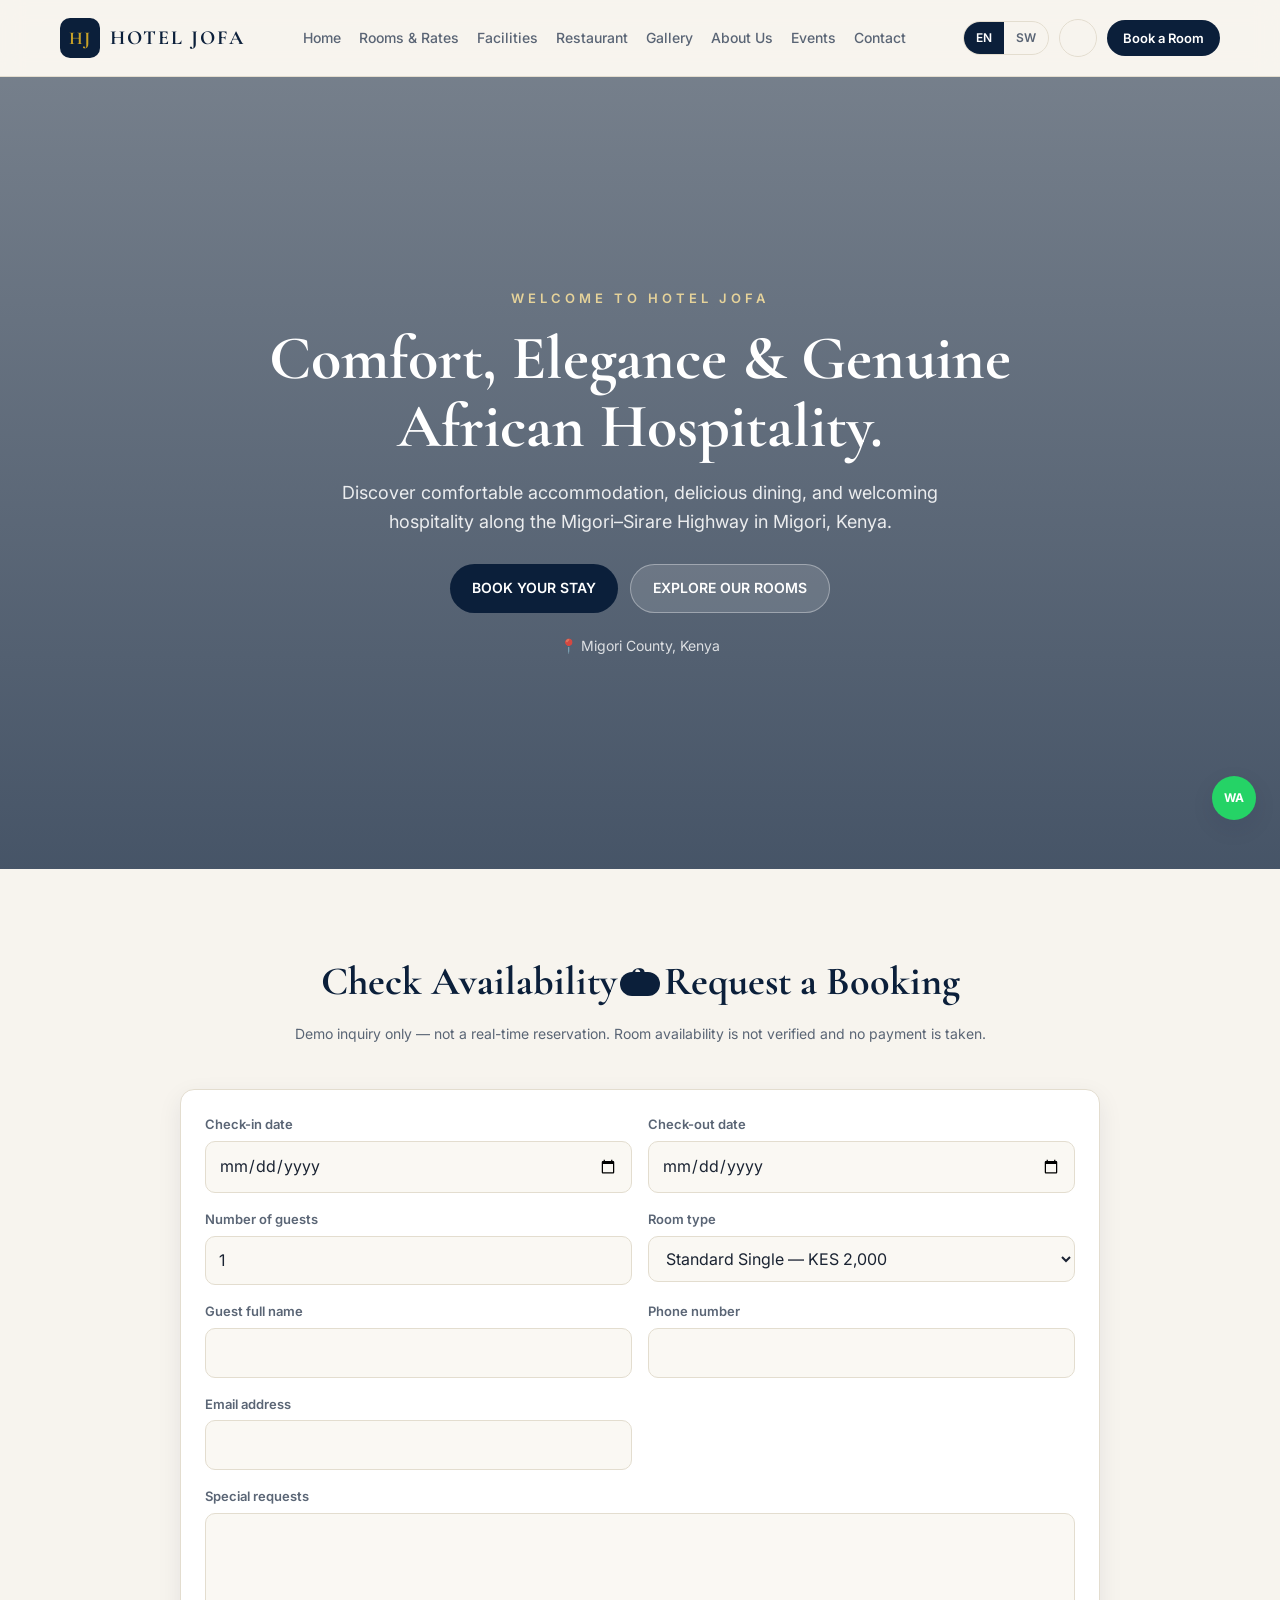
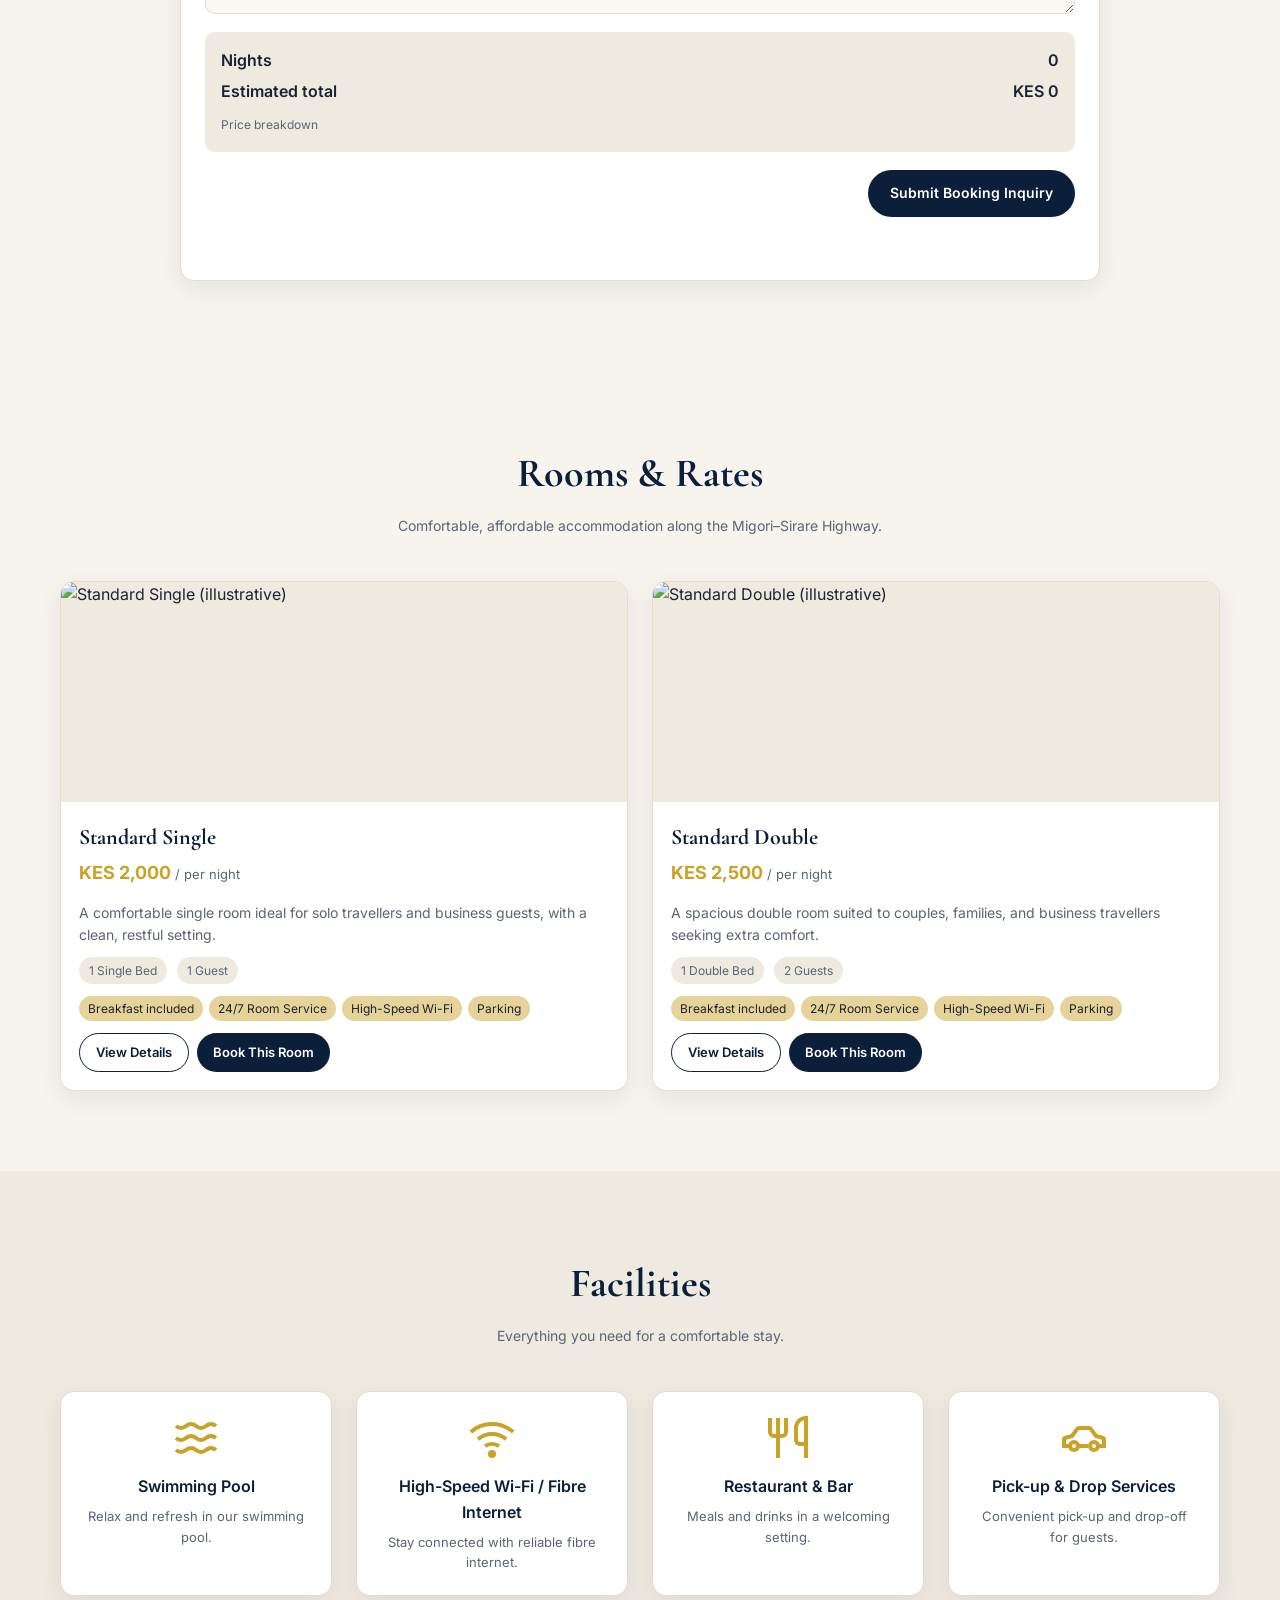
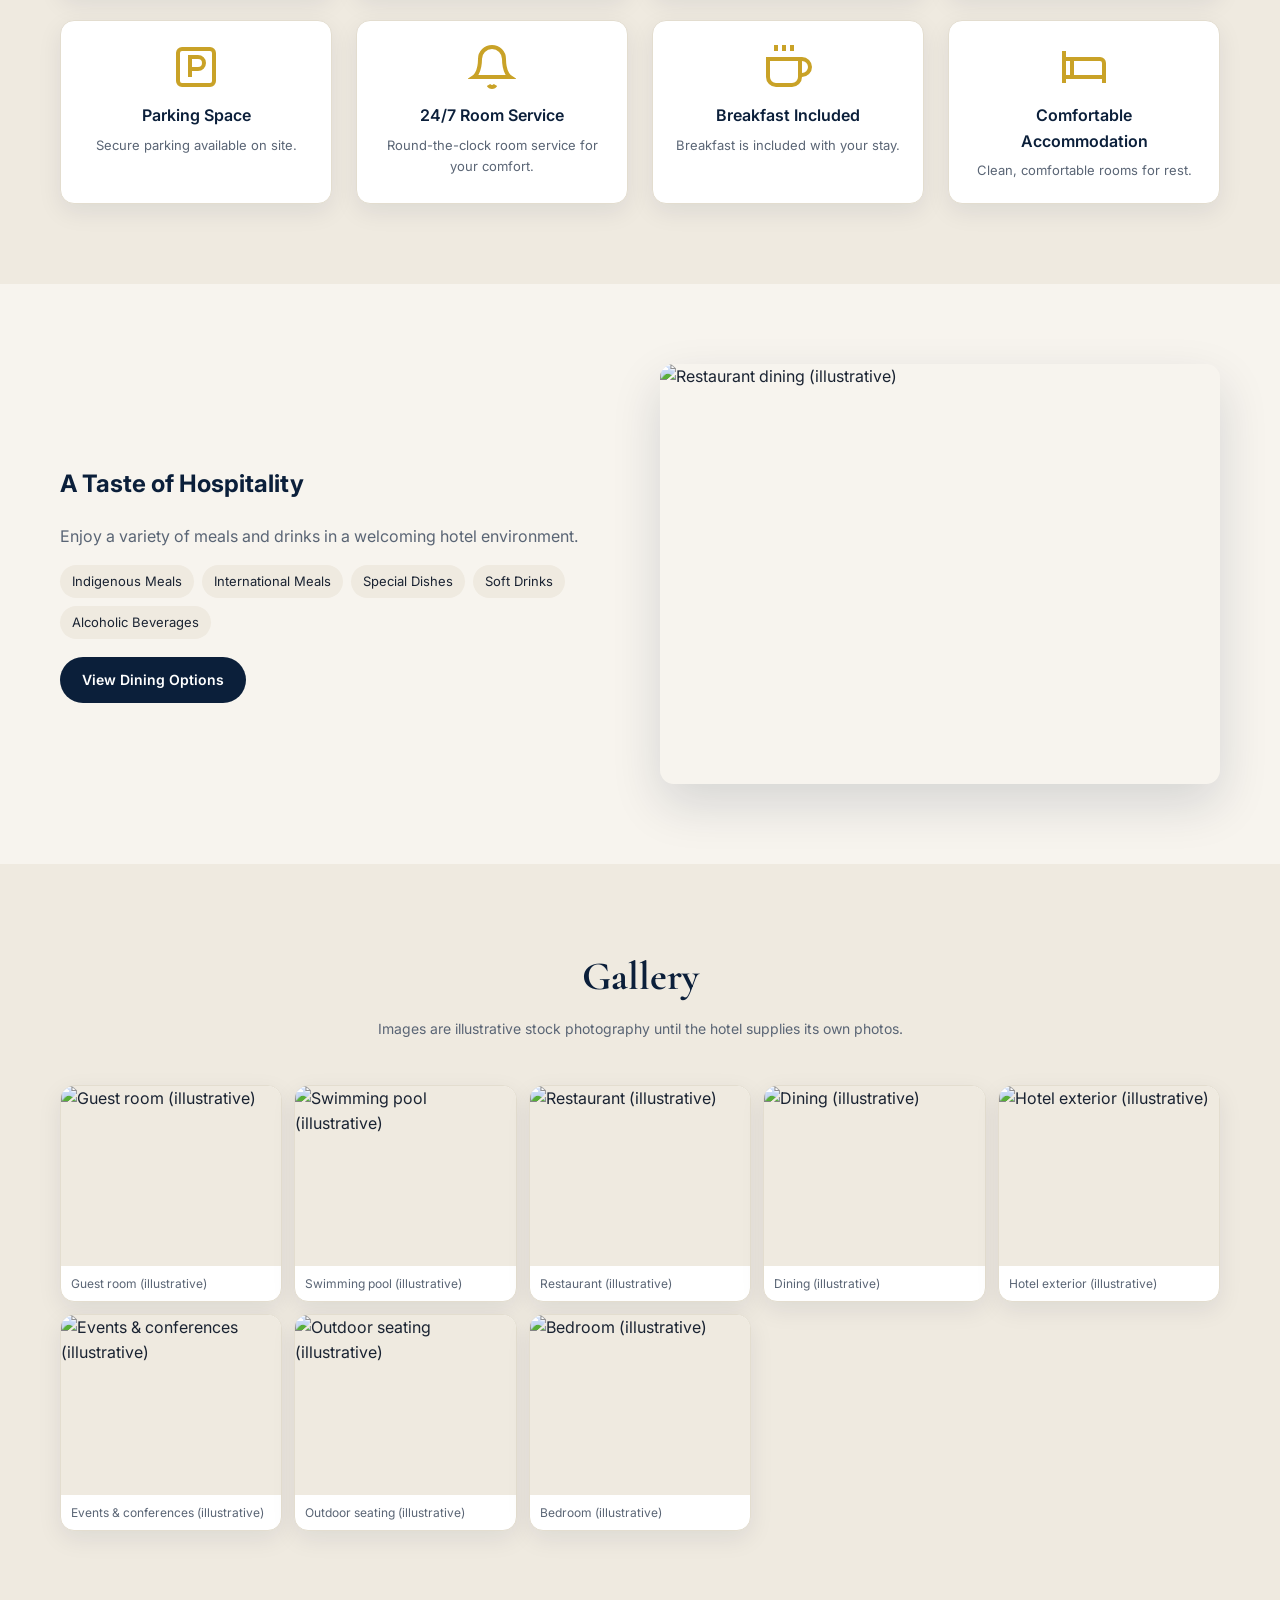
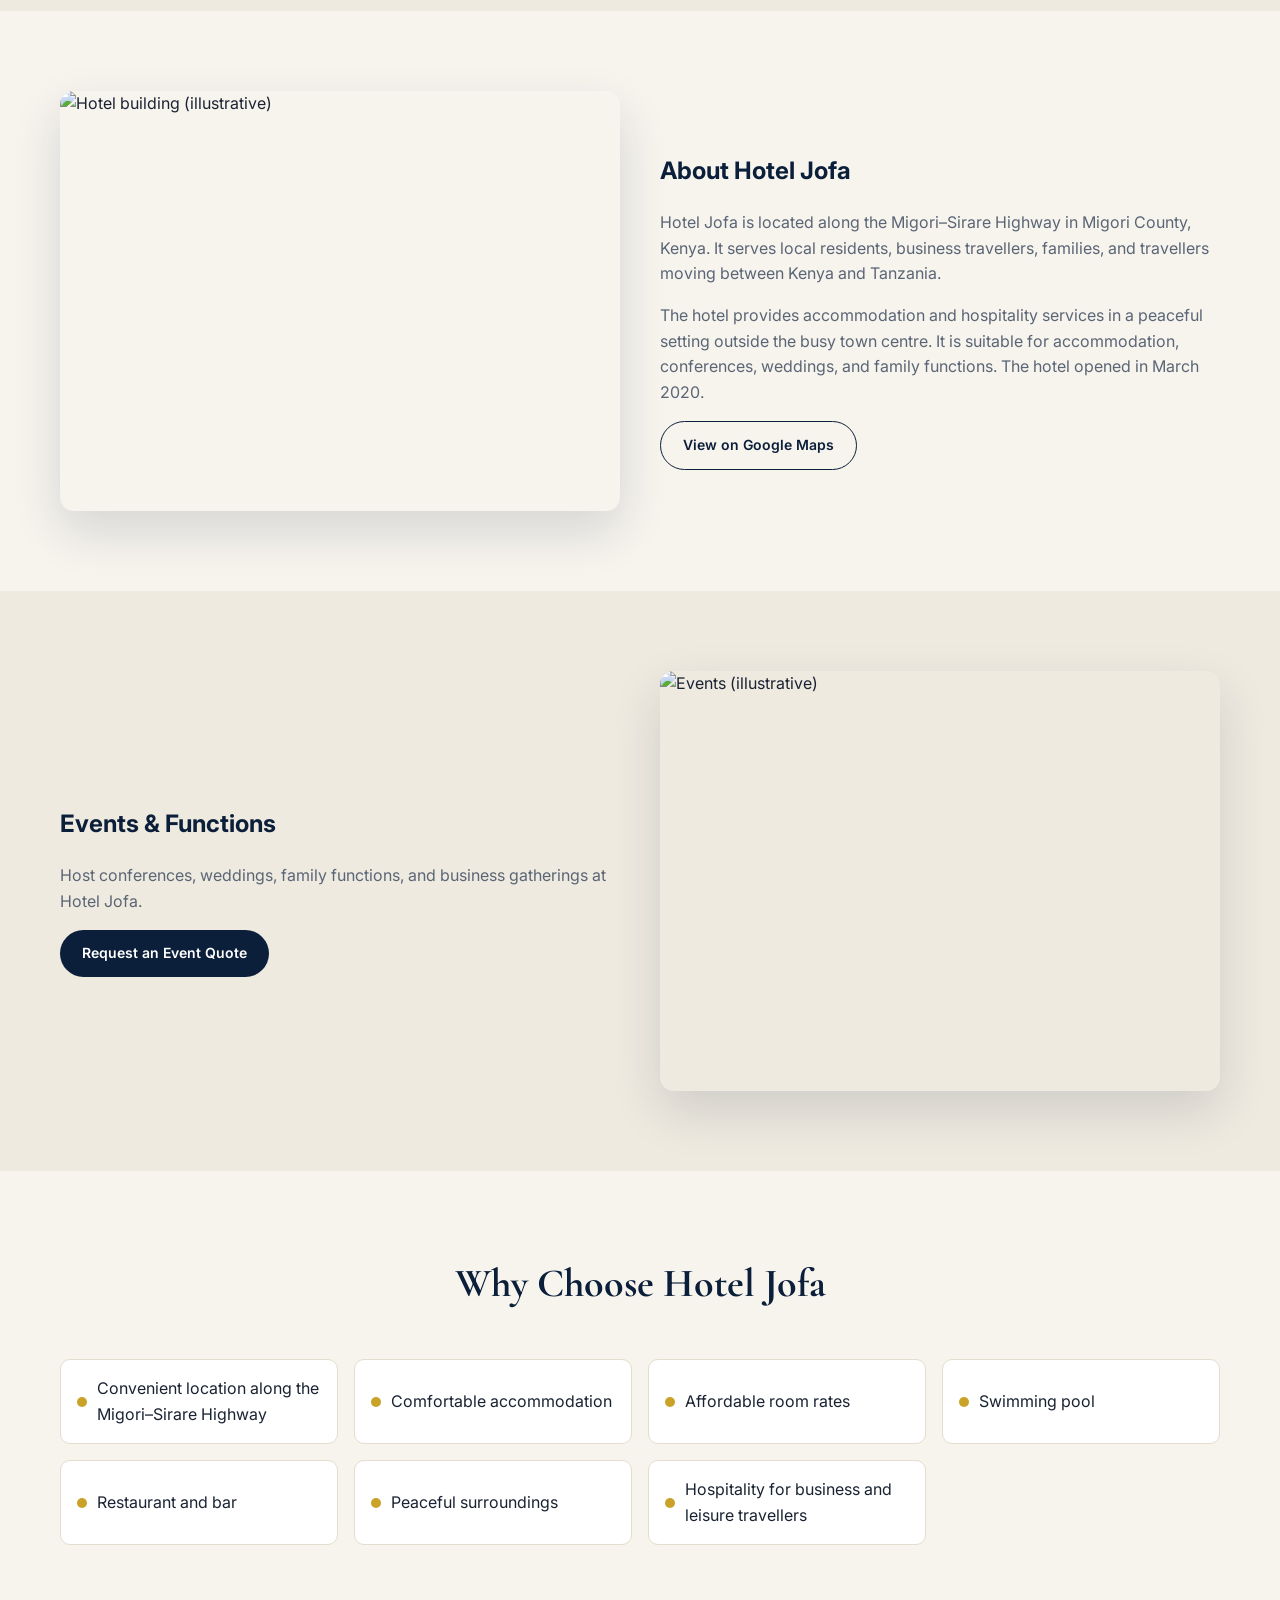
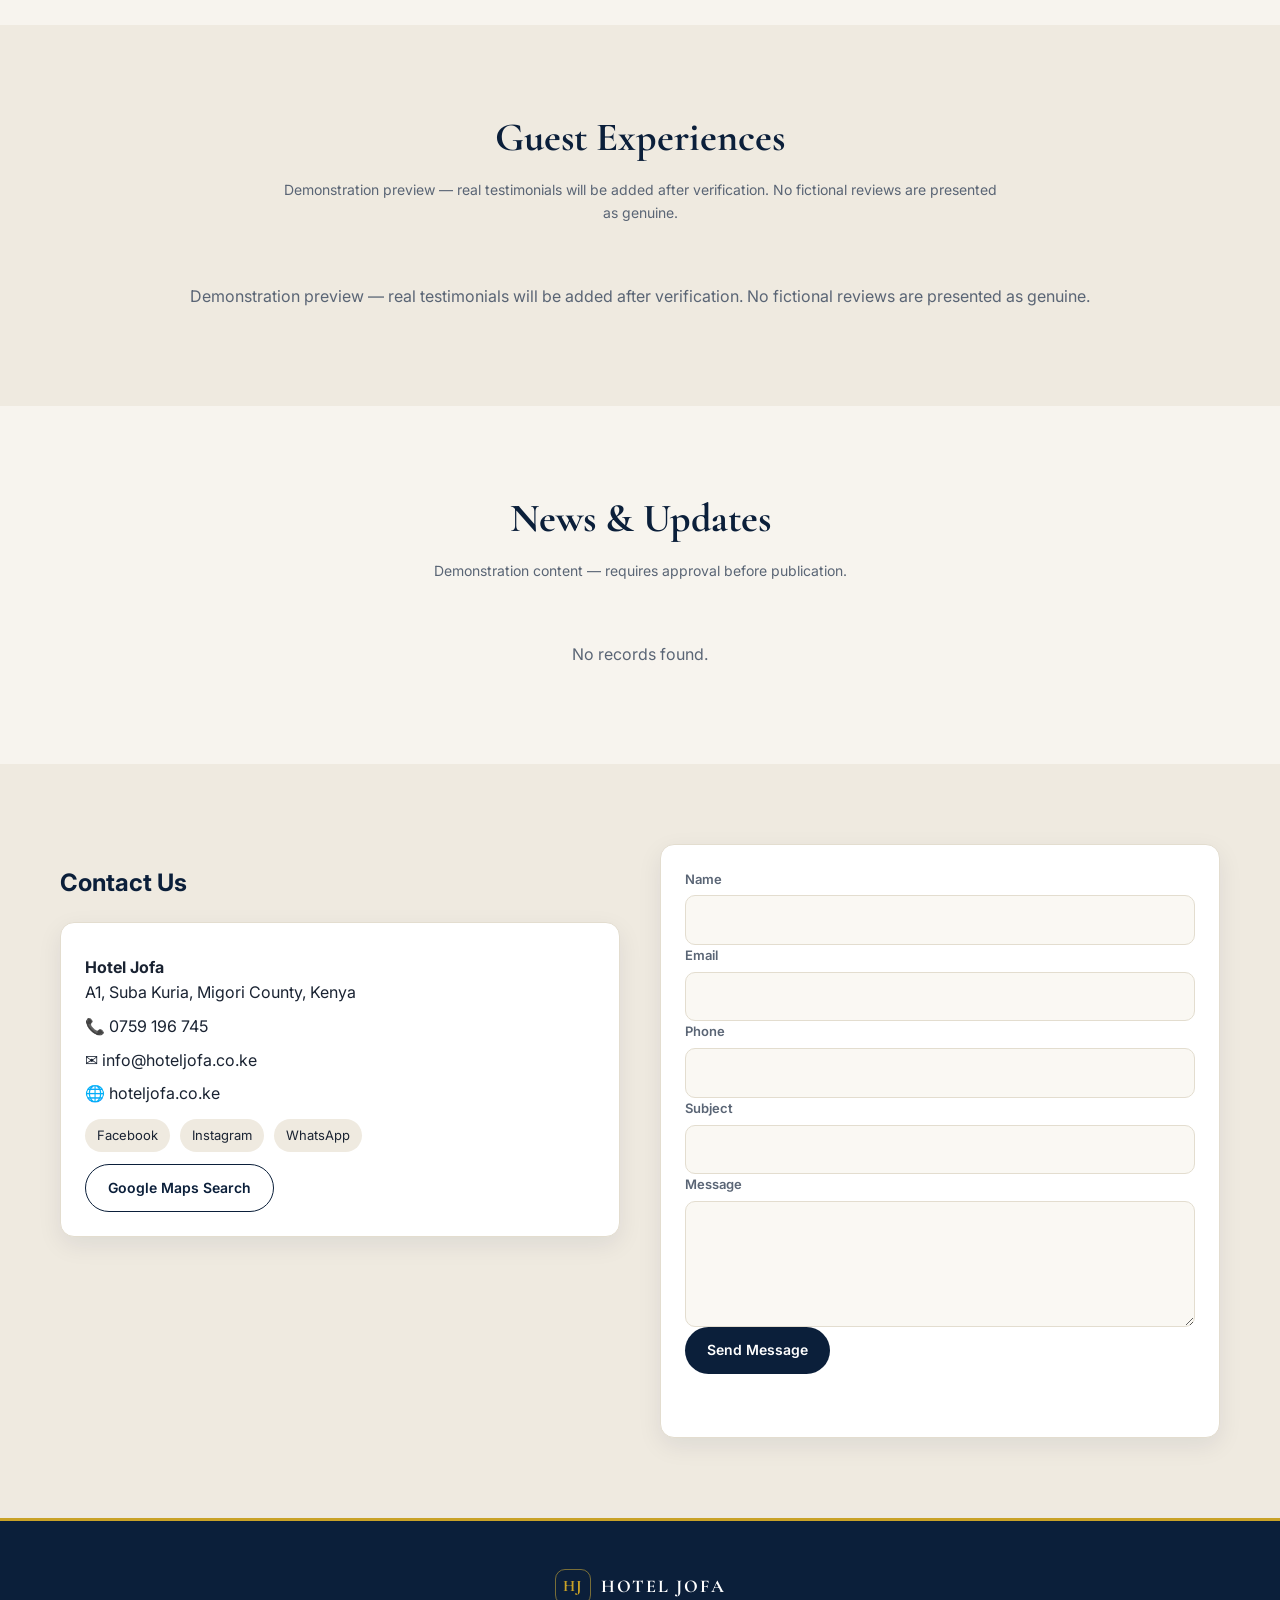
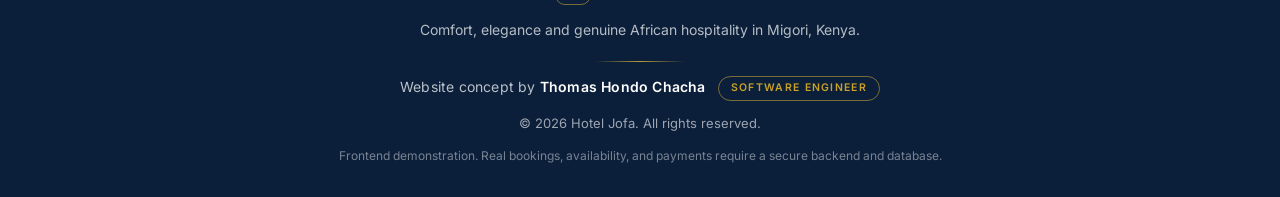
==== index.html @ 8735cea7 "Add Google Search Console site verification meta tag" ====
<!DOCTYPE html>
<html lang="en" data-theme="light">
<head>
  <meta charset="UTF-8" />
  <meta name="viewport" content="width=device-width, initial-scale=1.0" />
  <title>HOTEL JOFA — Comfort, Elegance & Genuine African Hospitality | Migori, Kenya</title>
  <meta name="description" content="Hotel Jofa — comfortable accommodation, dining, swimming pool and events along the Migori–Sirare Highway in Migori County, Kenya." />
  <meta name="google-site-verification" content="Zjza8ux1JEEX4x9pArn4MusH8MYtW-jPq8cYfXP0-us" />
  <meta property="og:title" content="HOTEL JOFA — Migori, Kenya" />
  <meta property="og:description" content="Comfortable accommodation, delicious dining and welcoming hospitality along the Migori–Sirare Highway." />
  <meta property="og:type" content="website" />
  <meta property="og:locale" content="en_KE" />
  <link rel="icon" href="data:image/svg+xml,%3Csvg xmlns='http://www.w3.org/2000/svg' viewBox='0 0 64 64'%3E%3Crect width='64' height='64' rx='12' fill='%230b1f3a'/%3E%3Ctext x='32' y='42' font-size='26' text-anchor='middle' fill='%23d4af37' font-family='serif' font-weight='700'%3EHJ%3C/text%3E%3C/svg%3E" />
  <link rel="preconnect" href="https://fonts.googleapis.com" />
  <link rel="preconnect" href="https://fonts.gstatic.com" crossorigin />
  <link href="https://fonts.googleapis.com/css2?family=Cormorant+Garamond:wght@500;600;700&family=Inter:wght@400;500;600;700&display=swap" rel="stylesheet" />
  <link rel="stylesheet" href="https://unpkg.com/lucide-static@latest/font/lucide.css" />
  <link rel="stylesheet" href="css/style.css" />
</head>
<body>
  <!-- ============ NAVIGATION ============ -->
  <header class="site-header" id="siteHeader">
    <div class="container nav-wrap">
      <a href="#home" class="logo" aria-label="Hotel Jofa home">
        <span class="logo-mark">HJ</span>
        <span class="logo-text">HOTEL JOFA</span>
      </a>
      <nav class="nav" id="mainNav" aria-label="Primary">
        <a href="#home" data-i18n="nav.home">Home</a>
        <a href="#rooms" data-i18n="nav.rooms">Rooms &amp; Rates</a>
        <a href="#facilities" data-i18n="nav.facilities">Facilities</a>
        <a href="#restaurant" data-i18n="nav.restaurant">Restaurant</a>
        <a href="#gallery" data-i18n="nav.gallery">Gallery</a>
        <a href="#about" data-i18n="nav.about">About Us</a>
        <a href="#events" data-i18n="nav.events">Events</a>
        <a href="#contact" data-i18n="nav.contact">Contact</a>
      </nav>
      <div class="nav-actions">
        <div class="lang-switch" role="group" aria-label="Language">
          <button type="button" class="lang-btn" data-lang="en">EN</button>
          <button type="button" class="lang-btn" data-lang="sw">SW</button>
        </div>
        <button type="button" class="theme-toggle" id="themeToggle" aria-label="Toggle theme">
          <i data-lucide="sun" class="icon-sun"></i>
          <i data-lucide="moon" class="icon-moon"></i>
        </button>
        <a href="#booking" class="btn btn-primary btn-sm" data-i18n="nav.book">Book a Room</a>
        <button type="button" class="hamburger" id="hamburger" aria-label="Open menu" aria-expanded="false">
          <span></span><span></span><span></span>
        </button>
      </div>
    </div>
    <div class="mobile-menu" id="mobileMenu" aria-hidden="true">
      <a href="#home" data-i18n="nav.home">Home</a>
      <a href="#rooms" data-i18n="nav.rooms">Rooms &amp; Rates</a>
      <a href="#facilities" data-i18n="nav.facilities">Facilities</a>
      <a href="#restaurant" data-i18n="nav.restaurant">Restaurant</a>
      <a href="#gallery" data-i18n="nav.gallery">Gallery</a>
      <a href="#about" data-i18n="nav.about">About Us</a>
      <a href="#events" data-i18n="nav.events">Events</a>
      <a href="#contact" data-i18n="nav.contact">Contact</a>
      <a href="#booking" class="btn btn-primary" data-i18n="nav.book">Book a Room</a>
    </div>
  </header>

  <!-- ============ HERO ============ -->
  <section class="hero" id="home">
    <div class="hero-bg" style="background-image:url('https://images.unsplash.com/photo-1575429198097-0414ec08e8cd?auto=format&fit=crop&w=1920&q=80')"></div>
    <div class="hero-overlay"></div>
    <div class="container hero-content">
      <p class="eyebrow" data-i18n="hero.eyebrow">WELCOME TO HOTEL JOFA</p>
      <h1 data-i18n="hero.title">Comfort, Elegance &amp; Genuine African Hospitality.</h1>
      <p class="hero-text" data-i18n="hero.text">Discover comfortable accommodation, delicious dining, and welcoming hospitality along the Migori–Sirare Highway in Migori, Kenya.</p>
      <div class="hero-actions">
        <a href="#booking" class="btn btn-primary" data-i18n="hero.primary">BOOK YOUR STAY</a>
        <a href="#rooms" class="btn btn-ghost" data-i18n="hero.secondary">EXPLORE OUR ROOMS</a>
      </div>
      <p class="hero-loc">📍 <span data-i18n="hero.location">Migori County, Kenya</span></p>
    </div>
  </section>

  <!-- ============ BOOKING ============ -->
  <section class="section booking-section" id="booking">
    <div class="container">
      <div class="section-head">
        <h2 data-i18n="booking.title">Check Availability &amp; Request a Booking</h2>
        <p class="section-sub" data-i18n="booking.note">Demo inquiry only — not a real-time reservation. Room availability is not verified and no payment is taken.</p>
      </div>
      <form class="booking-form card" id="bookingForm" novalidate>
        <div class="form-grid">
          <div class="form-field">
            <label for="bkCheckin" data-i18n="booking.checkin">Check-in date</label>
            <input type="date" id="bkCheckin" required />
          </div>
          <div class="form-field">
            <label for="bkCheckout" data-i18n="booking.checkout">Check-out date</label>
            <input type="date" id="bkCheckout" required />
          </div>
          <div class="form-field">
            <label for="bkGuests" data-i18n="booking.guests">Number of guests</label>
            <input type="number" id="bkGuests" min="1" max="10" value="1" required />
          </div>
          <div class="form-field">
            <label for="bkRoom" data-i18n="booking.room">Room type</label>
            <select id="bkRoom" required></select>
          </div>
          <div class="form-field">
            <label for="bkName" data-i18n="booking.name">Guest full name</label>
            <input type="text" id="bkName" required />
          </div>
          <div class="form-field">
            <label for="bkPhone" data-i18n="booking.phone">Phone number</label>
            <input type="tel" id="bkPhone" required />
          </div>
          <div class="form-field">
            <label for="bkEmail" data-i18n="booking.email">Email address</label>
            <input type="email" id="bkEmail" required />
          </div>
          <div class="form-field full">
            <label for="bkRequests" data-i18n="booking.requests">Special requests</label>
            <textarea id="bkRequests" rows="3"></textarea>
          </div>
        </div>
        <div class="price-box" id="priceBox">
          <div class="price-row"><span data-i18n="booking.nights">Nights</span><span id="bkNights">0</span></div>
          <div class="price-row"><span data-i18n="booking.estimated">Estimated total</span><span id="bkTotal">KES 0</span></div>
          <small id="bkBreakdown" data-i18n="booking.breakdown">Price breakdown</small>
        </div>
        <div class="form-actions">
          <button type="submit" class="btn btn-primary" data-i18n="booking.submit">Submit Booking Inquiry</button>
        </div>
        <p class="form-error" id="bkError" role="alert"></p>
      </form>
    </div>
  </section>

  <!-- ============ ROOMS ============ -->
  <section class="section" id="rooms">
    <div class="container">
      <div class="section-head">
        <h2 data-i18n="rooms.title">Rooms &amp; Rates</h2>
        <p class="section-sub" data-i18n="rooms.subtitle">Comfortable, affordable accommodation along the Migori–Sirare Highway.</p>
      </div>
      <div class="cards-grid" id="roomsGrid"></div>
    </div>
  </section>

  <!-- ============ FACILITIES ============ -->
  <section class="section section-alt" id="facilities">
    <div class="container">
      <div class="section-head">
        <h2 data-i18n="fac.title">Facilities</h2>
        <p class="section-sub" data-i18n="fac.subtitle">Everything you need for a comfortable stay.</p>
      </div>
      <div class="cards-grid facilities-grid" id="facilitiesGrid"></div>
    </div>
  </section>

  <!-- ============ RESTAURANT ============ -->
  <section class="section" id="restaurant">
    <div class="container two-col">
      <div class="col-text">
        <h2 data-i18n="rest.title">A Taste of Hospitality</h2>
        <p data-i18n="rest.text">Enjoy a variety of meals and drinks in a welcoming hotel environment.</p>
        <ul class="menu-cats" id="menuCats"></ul>
        <button type="button" class="btn btn-primary" id="viewMenuBtn" data-i18n="rest.view">View Dining Options</button>
      </div>
      <div class="col-img">
        <img src="https://images.unsplash.com/photo-1414235077428-338989a2e8c0?auto=format&fit=crop&w=1200&q=80" alt="Restaurant dining (illustrative)" loading="lazy" />
      </div>
    </div>
  </section>

  <!-- ============ GALLERY ============ -->
  <section class="section section-alt" id="gallery">
    <div class="container">
      <div class="section-head">
        <h2 data-i18n="gallery.title">Gallery</h2>
        <p class="section-sub" data-i18n="gallery.note">Images are illustrative stock photography until the hotel supplies its own photos.</p>
      </div>
      <div class="gallery-grid" id="galleryGrid"></div>
    </div>
  </section>

  <!-- ============ ABOUT ============ -->
  <section class="section" id="about">
    <div class="container two-col">
      <div class="col-img">
        <img src="https://images.unsplash.com/photo-1566073771259-6a8506099945?auto=format&fit=crop&w=1200&q=80" alt="Hotel building (illustrative)" loading="lazy" />
      </div>
      <div class="col-text">
        <h2 data-i18n="about.title">About Hotel Jofa</h2>
        <p data-i18n="about.p1">Hotel Jofa is located along the Migori–Sirare Highway in Migori County, Kenya. It serves local residents, business travellers, families, and travellers moving between Kenya and Tanzania.</p>
        <p data-i18n="about.p2">The hotel provides accommodation and hospitality services in a peaceful setting outside the busy town centre. It is suitable for accommodation, conferences, weddings, and family functions. The hotel opened in March 2020.</p>
        <a class="btn btn-outline" id="mapBtn" target="_blank" rel="noopener" data-i18n="about.map">View on Google Maps</a>
      </div>
    </div>
  </section>

  <!-- ============ EVENTS ============ -->
  <section class="section section-alt" id="events">
    <div class="container two-col">
      <div class="col-text">
        <h2 data-i18n="events.title">Events &amp; Functions</h2>
        <p data-i18n="events.text">Host conferences, weddings, family functions, and business gatherings at Hotel Jofa.</p>
        <button type="button" class="btn btn-primary" id="eventQuoteBtn" data-i18n="events.quote">Request an Event Quote</button>
      </div>
      <div class="col-img">
        <img src="https://images.unsplash.com/photo-1511795409834-ef04bbd61622?auto=format&fit=crop&w=1200&q=80" alt="Events (illustrative)" loading="lazy" />
      </div>
    </div>
  </section>

  <!-- ============ WHY CHOOSE ============ -->
  <section class="section" id="why">
    <div class="container">
      <div class="section-head">
        <h2 data-i18n="why.title">Why Choose Hotel Jofa</h2>
      </div>
      <div class="why-grid" id="whyGrid"></div>
    </div>
  </section>

  <!-- ============ TESTIMONIALS ============ -->
  <section class="section section-alt" id="testimonials">
    <div class="container">
      <div class="section-head">
        <h2 data-i18n="test.title">Guest Experiences</h2>
        <p class="section-sub" data-i18n="test.note">Demonstration preview — real testimonials will be added after verification. No fictional reviews are presented as genuine.</p>
      </div>
      <div class="cards-grid" id="testimonialsGrid"></div>
    </div>
  </section>

  <!-- ============ NEWS ============ -->
  <section class="section" id="news">
    <div class="container">
      <div class="section-head">
        <h2 data-i18n="news.title">News &amp; Updates</h2>
        <p class="section-sub" data-i18n="news.note">Demonstration content — requires approval before publication.</p>
      </div>
      <div class="cards-grid" id="newsGrid"></div>
    </div>
  </section>

  <!-- ============ CONTACT ============ -->
  <section class="section section-alt" id="contact">
    <div class="container contact-wrap">
      <div class="contact-info">
        <h2 data-i18n="contact.title">Contact Us</h2>
        <div class="contact-card">
          <p><strong>Hotel Jofa</strong><br /><span id="ciAddress"></span></p>
          <p>📞 <a id="ciPhone" href="#"></a></p>
          <p>✉️ <a id="ciEmail" href="#"></a></p>
          <p>🌐 <span id="ciWebsite"></span></p>
          <div class="socials">
            <a id="ciFb" target="_blank" rel="noopener" aria-label="Facebook">Facebook</a>
            <a id="ciIg" target="_blank" rel="noopener" aria-label="Instagram">Instagram</a>
            <a id="ciWa" target="_blank" rel="noopener" aria-label="WhatsApp">WhatsApp</a>
          </div>
          <a class="btn btn-outline" id="ciMap" target="_blank" rel="noopener" data-i18n="contact.map">Google Maps Search</a>
        </div>
      </div>
      <form class="contact-form card" id="contactForm" novalidate>
        <div class="form-field"><label for="ctName" data-i18n="contact.name">Name</label><input type="text" id="ctName" required /></div>
        <div class="form-field"><label for="ctEmail" data-i18n="contact.email">Email</label><input type="email" id="ctEmail" required /></div>
        <div class="form-field"><label for="ctPhone" data-i18n="contact.phone">Phone</label><input type="tel" id="ctPhone" /></div>
        <div class="form-field"><label for="ctSubject" data-i18n="contact.subject">Subject</label><input type="text" id="ctSubject" /></div>
        <div class="form-field full"><label for="ctMessage" data-i18n="contact.message">Message</label><textarea id="ctMessage" rows="4" required></textarea></div>
        <button type="submit" class="btn btn-primary" data-i18n="contact.send">Send Message</button>
        <p class="form-error" id="ctError" role="alert"></p>
        <p class="form-success" id="ctSuccess"></p>
      </form>
    </div>
  </section>

  <!-- ============ FOOTER ============ -->
  <footer class="site-footer">
    <div class="container footer-inner">
      <div class="footer-logo">
        <span class="logo-mark">HJ</span>
        <span class="logo-text">HOTEL JOFA</span>
      </div>
      <p class="footer-tagline" data-i18n="footer.tagline">Comfort, elegance and genuine African hospitality in Migori, Kenya.</p>
      <div class="footer-divider" aria-hidden="true"></div>
      <p class="footer-credit">
        <span data-i18n="footer.dev">Website concept by</span>
        <strong>Thomas Hondo Chacha</strong>
        <span class="credit-role" data-i18n="footer.role">Software Engineer</span>
      </p>
      <p class="footer-rights" data-i18n="footer.rights">© 2026 Hotel Jofa. All rights reserved.</p>
      <p class="demo-note" data-i18n="footer.demo">Frontend demonstration. Real bookings, availability, and payments require a secure backend and database.</p>
    </div>
  </footer>

  <!-- ============ MODALS ============ -->
  <div class="modal" id="roomModal" aria-hidden="true">
    <div class="modal-backdrop" data-close></div>
    <div class="modal-dialog" role="dialog" aria-modal="true">
      <button class="modal-close" data-close aria-label="Close">×</button>
      <div id="roomModalBody"></div>
    </div>
  </div>

  <div class="modal" id="menuModal" aria-hidden="true">
    <div class="modal-backdrop" data-close></div>
    <div class="modal-dialog" role="dialog" aria-modal="true">
      <button class="modal-close" data-close aria-label="Close">×</button>
      <h3 data-i18n="rest.view">View Dining Options</h3>
      <div id="menuModalBody"></div>
    </div>
  </div>

  <div class="modal" id="eventModal" aria-hidden="true">
    <div class="modal-backdrop" data-close></div>
    <div class="modal-dialog" role="dialog" aria-modal="true">
      <button class="modal-close" data-close aria-label="Close">×</button>
      <h3 data-i18n="events.quote">Request an Event Quote</h3>
      <form id="eventForm" novalidate>
        <div class="form-grid">
          <div class="form-field"><label for="evName" data-i18n="events.name">Name</label><input type="text" id="evName" required /></div>
          <div class="form-field"><label for="evPhone" data-i18n="events.phone">Phone</label><input type="tel" id="evPhone" required /></div>
          <div class="form-field"><label for="evEmail" data-i18n="events.email">Email</label><input type="email" id="evEmail" required /></div>
          <div class="form-field"><label for="evType" data-i18n="events.type">Event type</label>
            <select id="evType" required>
              <option value="">—</option>
              <option>Conference</option>
              <option>Wedding</option>
              <option>Family function</option>
              <option>Business gathering</option>
              <option>Group accommodation</option>
            </select>
          </div>
          <div class="form-field"><label for="evDate" data-i18n="events.date">Proposed date</label><input type="date" id="evDate" required /></div>
          <div class="form-field"><label for="evAttendees" data-i18n="events.attendees">Estimated attendees</label><input type="number" id="evAttendees" min="1" required /></div>
          <div class="form-field full"><label for="evReq" data-i18n="events.req">Additional requirements</label><textarea id="evReq" rows="3"></textarea></div>
        </div>
        <button type="submit" class="btn btn-primary" data-i18n="events.quote">Request an Event Quote</button>
        <p class="form-error" id="evError" role="alert"></p>
        <p class="form-success" id="evSuccess"></p>
      </form>
    </div>
  </div>

  <div class="lightbox" id="lightbox" aria-hidden="true">
    <button class="lb-close" data-close aria-label="Close">×</button>
    <button class="lb-prev" id="lbPrev" aria-label="Previous">‹</button>
    <img id="lbImg" src="" alt="" />
    <button class="lb-next" id="lbNext" aria-label="Next">›</button>
    <p class="lb-caption" id="lbCaption"></p>
  </div>

  <div class="toast" id="toast" role="status" aria-live="polite"></div>

  <button class="back-to-top" id="backToTop" aria-label="Back to top">↑</button>
  <a class="whatsapp-float" id="waFloat" target="_blank" rel="noopener" aria-label="WhatsApp">WA</a>

  <script src="https://unpkg.com/lucide@latest/dist/umd/lucide.min.js"></script>
  <script src="js/data.js"></script>
  <script src="js/script.js"></script>
</body>
</html>
---- css/style.css ----
/* ============================================================
   HOTEL JOFA — Public Site Styles
   ============================================================ */

:root {
  /* Light theme (default) */
  --bg: #f7f4ee;
  --bg-alt: #efeae0;
  --surface: #ffffff;
  --surface-2: #faf8f3;
  --text: #1a2332;
  --text-muted: #5a6575;
  --primary: #0b1f3a;       /* midnight navy */
  --primary-2: #132a4d;
  --gold: #c9a227;
  --gold-soft: #e6d39a;
  --border: #e3ddcf;
  --shadow: 0 8px 24px rgba(11,31,58,0.08);
  --shadow-lg: 0 20px 50px rgba(11,31,58,0.14);
  --radius: 14px;
  --radius-sm: 10px;
  --container: 1200px;
  --nav-h: 76px;
  --font-display: "Cormorant Garamond", Georgia, serif;
  --font-body: "Inter", system-ui, -apple-system, Segoe UI, Roboto, sans-serif;
}

html[data-theme="dark"] {
  --bg: #0a1220;
  --bg-alt: #111a2c;
  --surface: #162033;
  --surface-2: #1c2740;
  --text: #eae6dc;
  --text-muted: #a8b0bf;
  --primary: #d4af37;
  --primary-2: #e6c45a;
  --gold: #d4af37;
  --gold-soft: #3a3220;
  --border: #2a3550;
  --shadow: 0 8px 24px rgba(0,0,0,0.35);
  --shadow-lg: 0 20px 50px rgba(0,0,0,0.5);
}

* { box-sizing: border-box; }
html { scroll-behavior: smooth; }
body {
  margin: 0;
  font-family: var(--font-body);
  background: var(--bg);
  color: var(--text);
  line-height: 1.6;
  -webkit-font-smoothing: antialiased;
  overflow-x: hidden;
}
img { max-width: 100%; display: block; }
a { color: inherit; text-decoration: none; }
button { font: inherit; cursor: pointer; border: none; background: none; }
input, select, textarea { font: inherit; }
.container { max-width: var(--container); margin: 0 auto; padding: 0 20px; }

/* ---------- Header / Nav ---------- */
.site-header {
  position: sticky; top: 0; z-index: 100;
  background: color-mix(in srgb, var(--bg) 88%, transparent);
  backdrop-filter: blur(12px);
  border-bottom: 1px solid var(--border);
  transition: box-shadow .3s ease;
}
.site-header.scrolled { box-shadow: var(--shadow); }
.nav-wrap {
  height: var(--nav-h);
  display: flex; align-items: center; justify-content: space-between; gap: 16px;
}
.logo { display: flex; align-items: center; gap: 10px; }
.logo-mark {
  width: 40px; height: 40px; border-radius: 10px;
  background: var(--primary); color: var(--gold);
  display: grid; place-items: center; font-family: var(--font-display);
  font-weight: 700; font-size: 18px; letter-spacing: 1px;
}
.logo-text { font-family: var(--font-display); font-weight: 700; font-size: 20px; letter-spacing: 2px; color: var(--primary); }
.nav { display: flex; gap: 18px; }
.nav a { font-size: 14px; font-weight: 500; color: var(--text-muted); transition: color .2s; }
.nav a:hover { color: var(--primary); }
.nav-actions { display: flex; align-items: center; gap: 10px; }
.lang-switch { display: flex; border: 1px solid var(--border); border-radius: 999px; overflow: hidden; }
.lang-btn { padding: 6px 12px; font-size: 12px; font-weight: 600; color: var(--text-muted); }
.lang-btn.active { background: var(--primary); color: #fff; }
.theme-toggle { width: 38px; height: 38px; border-radius: 50%; border: 1px solid var(--border); display: grid; place-items: center; color: var(--text); }
.theme-toggle .icon-moon { display: none; }
html[data-theme="dark"] .theme-toggle .icon-sun { display: none; }
html[data-theme="dark"] .theme-toggle .icon-moon { display: block; }
.hamburger { display: none; flex-direction: column; gap: 4px; width: 36px; height: 36px; }
.hamburger span { height: 2px; background: var(--text); border-radius: 2px; transition: .3s; }
.mobile-menu { display: none; flex-direction: column; gap: 4px; padding: 12px 20px 20px; border-top: 1px solid var(--border); }
.mobile-menu a { padding: 10px 0; color: var(--text); font-weight: 500; }
.mobile-menu.open { display: flex; }

/* ---------- Buttons ---------- */
.btn {
  display: inline-flex; align-items: center; justify-content: center; gap: 8px;
  padding: 12px 22px; border-radius: 999px; font-weight: 600; font-size: 14px;
  transition: transform .2s ease, box-shadow .2s ease, background .2s ease;
}
.btn:hover { transform: translateY(-1px); }
.btn-primary { background: var(--primary); color: #fff; }
html[data-theme="dark"] .btn-primary { color: #0a1220; }
.btn-primary:hover { box-shadow: var(--shadow); }
.btn-ghost { background: rgba(255,255,255,.12); color: #fff; border: 1px solid rgba(255,255,255,.35); }
.btn-outline { border: 1px solid var(--primary); color: var(--primary); background: transparent; }
.btn-sm { padding: 8px 16px; font-size: 13px; }

/* ---------- Hero ---------- */
.hero { position: relative; min-height: 88vh; display: grid; place-items: center; overflow: hidden; }
.hero-bg { position: absolute; inset: 0; background-size: cover; background-position: center; }
.hero-overlay { position: absolute; inset: 0; background: linear-gradient(180deg, rgba(11,31,58,.55), rgba(11,31,58,.75)); }
.hero-content { position: relative; z-index: 2; text-align: center; color: #fff; padding: 80px 0; max-width: 820px; }
.eyebrow { letter-spacing: 4px; font-size: 13px; color: var(--gold-soft); margin-bottom: 16px; font-weight: 600; }
.hero h1 { font-family: var(--font-display); font-size: clamp(34px, 6vw, 62px); line-height: 1.1; margin: 0 0 18px; }
.hero-text { font-size: 18px; max-width: 640px; margin: 0 auto 28px; color: rgba(255,255,255,.88); }
.hero-actions { display: flex; gap: 12px; justify-content: center; flex-wrap: wrap; }
.hero-loc { margin-top: 22px; font-size: 14px; color: rgba(255,255,255,.8); }

/* ---------- Sections ---------- */
.section { padding: 80px 0; }
.section-alt { background: var(--bg-alt); }
.section-head { text-align: center; margin-bottom: 44px; }
.section-head h2 { font-family: var(--font-display); font-size: clamp(28px, 4vw, 40px); margin: 0 0 10px; color: var(--primary); }
.section-sub { color: var(--text-muted); max-width: 720px; margin: 0 auto; font-size: 14px; }
h2, h3 { color: var(--primary); }
.two-col { display: grid; grid-template-columns: 1fr 1fr; gap: 40px; align-items: center; }
.col-img img { border-radius: var(--radius); box-shadow: var(--shadow-lg); width: 100%; height: 100%; object-fit: cover; aspect-ratio: 4/3; }
.col-text p { color: var(--text-muted); }

/* ---------- Cards ---------- */
.card { background: var(--surface); border: 1px solid var(--border); border-radius: var(--radius); padding: 24px; box-shadow: var(--shadow); }
.cards-grid { display: grid; grid-template-columns: repeat(auto-fit, minmax(280px, 1fr)); gap: 24px; }
.room-card, .facility-card, .gallery-item, .news-card, .test-card {
  background: var(--surface); border: 1px solid var(--border); border-radius: var(--radius); overflow: hidden; box-shadow: var(--shadow); transition: transform .25s ease, box-shadow .25s ease;
}
.room-card:hover, .facility-card:hover { transform: translateY(-4px); box-shadow: var(--shadow-lg); }
.room-card img, .news-card img { width: 100%; height: 220px; object-fit: cover; }
.room-body, .facility-body, .news-body { padding: 18px; }
.room-name { font-family: var(--font-display); font-size: 22px; margin: 0 0 4px; color: var(--primary); }
.room-price { color: var(--gold); font-weight: 700; font-size: 18px; margin-bottom: 8px; }
.room-desc { color: var(--text-muted); font-size: 14px; margin-bottom: 10px; }
.room-meta { display: flex; gap: 10px; flex-wrap: wrap; font-size: 12px; color: var(--text-muted); margin-bottom: 12px; }
.room-meta span { background: var(--bg-alt); padding: 4px 10px; border-radius: 999px; }
.room-actions { display: flex; gap: 8px; flex-wrap: wrap; }
.amenities { list-style: none; padding: 0; margin: 0 0 12px; display: flex; flex-wrap: wrap; gap: 6px; }
.amenities li { font-size: 12px; background: var(--gold-soft); color: var(--text); padding: 3px 9px; border-radius: 999px; }

/* ---------- Facilities ---------- */
.facilities-grid { grid-template-columns: repeat(auto-fit, minmax(220px, 1fr)); }
.facility-card { padding: 22px; text-align: center; }
.facility-icon { width: 48px; height: 48px; margin: 0 auto 12px; color: var(--gold); }
.facility-name { font-weight: 600; color: var(--primary); margin-bottom: 6px; }
.facility-desc { font-size: 13px; color: var(--text-muted); }

/* ---------- Gallery ---------- */
.gallery-grid { display: grid; grid-template-columns: repeat(auto-fit, minmax(200px, 1fr)); gap: 12px; }
.gallery-item { cursor: pointer; position: relative; }
.gallery-item img { width: 100%; height: 180px; object-fit: cover; transition: transform .3s; }
.gallery-item:hover img { transform: scale(1.04); }
.gallery-item .cap { padding: 8px 10px; font-size: 12px; color: var(--text-muted); }

/* ---------- Menu cats ---------- */
.menu-cats { list-style: none; padding: 0; margin: 0 0 18px; display: flex; flex-wrap: wrap; gap: 8px; }
.menu-cats li { background: var(--bg-alt); padding: 6px 12px; border-radius: 999px; font-size: 13px; }

/* ---------- Why ---------- */
.why-grid { display: grid; grid-template-columns: repeat(auto-fit, minmax(240px, 1fr)); gap: 16px; }
.why-item { background: var(--surface); border: 1px solid var(--border); border-radius: var(--radius-sm); padding: 16px; display: flex; gap: 10px; align-items: center; }
.why-item .dot { width: 10px; height: 10px; border-radius: 50%; background: var(--gold); flex-shrink: 0; }

/* ---------- News ---------- */
.news-card img { height: 180px; }
.news-body h3 { margin: 0 0 6px; font-size: 18px; }
.news-body p { color: var(--text-muted); font-size: 13px; }

/* ---------- Testimonials ---------- */
.test-card { padding: 20px; }
.test-card .quote { font-style: italic; color: var(--text-muted); margin-bottom: 10px; }
.test-card .who { font-weight: 600; color: var(--primary); font-size: 14px; }

/* ---------- Contact ---------- */
.contact-wrap { display: grid; grid-template-columns: 1fr 1fr; gap: 40px; }
.contact-card { background: var(--surface); border: 1px solid var(--border); border-radius: var(--radius); padding: 24px; box-shadow: var(--shadow); }
.contact-card p { margin: 8px 0; }
.socials { display: flex; gap: 10px; margin: 12px 0; flex-wrap: wrap; }
.socials a { background: var(--bg-alt); padding: 6px 12px; border-radius: 999px; font-size: 13px; }

/* ---------- Booking form ---------- */
.booking-form { max-width: 920px; margin: 0 auto; }
.form-grid { display: grid; grid-template-columns: repeat(2, 1fr); gap: 16px; }
.form-field { display: flex; flex-direction: column; gap: 6px; }
.form-field.full { grid-column: 1 / -1; }
.form-field label { font-size: 13px; font-weight: 600; color: var(--text-muted); }
.form-field input, .form-field select, .form-field textarea {
  padding: 11px 13px; border: 1px solid var(--border); border-radius: var(--radius-sm);
  background: var(--surface-2); color: var(--text); transition: border .2s;
}
.form-field input:focus, .form-field select:focus, .form-field textarea:focus { outline: none; border-color: var(--gold); }
.price-box { margin: 18px 0; padding: 16px; background: var(--bg-alt); border-radius: var(--radius-sm); }
.price-row { display: flex; justify-content: space-between; font-weight: 600; margin-bottom: 6px; }
.price-box small { color: var(--text-muted); font-size: 12px; }
.form-actions { display: flex; justify-content: flex-end; }
.form-error { color: #c0392b; font-size: 13px; margin-top: 8px; min-height: 18px; }
.form-success { color: #1e7e34; font-size: 13px; margin-top: 8px; }

/* ---------- Modals ---------- */
.modal { position: fixed; inset: 0; z-index: 200; display: none; }
.modal.open { display: block; }
.modal-backdrop { position: absolute; inset: 0; background: rgba(0,0,0,.55); }
.modal-dialog { position: relative; background: var(--surface); border-radius: var(--radius); max-width: 640px; margin: 6vh auto; padding: 28px; max-height: 88vh; overflow-y: auto; box-shadow: var(--shadow-lg); }
.modal-close { position: absolute; top: 10px; right: 14px; font-size: 24px; color: var(--text-muted); }

/* ---------- Lightbox ---------- */
.lightbox { position: fixed; inset: 0; z-index: 300; background: rgba(0,0,0,.92); display: none; place-items: center; }
.lightbox.open { display: grid; grid-template-columns: auto 1fr auto; grid-template-rows: auto 1fr auto; }
.lightbox img { max-width: 90vw; max-height: 80vh; border-radius: 8px; grid-column: 2; grid-row: 2; }
.lb-close { position: absolute; top: 16px; right: 24px; color: #fff; font-size: 32px; }
.lb-prev, .lb-next { color: #fff; font-size: 40px; padding: 0 20px; align-self: center; }
.lb-caption { position: absolute; bottom: 20px; left: 0; right: 0; text-align: center; color: #fff; font-size: 14px; }

/* ---------- Toast ---------- */
.toast { position: fixed; bottom: 24px; left: 50%; transform: translateX(-50%) translateY(120px); background: var(--primary); color: #fff; padding: 12px 20px; border-radius: 999px; z-index: 400; transition: transform .3s; font-size: 14px; }
html[data-theme="dark"] .toast { color: #0a1220; }
.toast.show { transform: translateX(-50%) translateY(0); }

/* ---------- Back to top / WA float ---------- */
.back-to-top { position: fixed; bottom: 24px; right: 24px; width: 44px; height: 44px; border-radius: 50%; background: var(--primary); color: #fff; z-index: 50; box-shadow: var(--shadow); display: none; }
html[data-theme="dark"] .back-to-top { color: #0a1220; }
.back-to-top.show { display: grid; place-items: center; }
.whatsapp-float { position: fixed; bottom: 80px; right: 24px; width: 44px; height: 44px; border-radius: 50%; background: #25d366; color: #fff; z-index: 50; display: grid; place-items: center; font-weight: 700; font-size: 12px; box-shadow: var(--shadow); }

/* ---------- Footer ---------- */
.site-footer {
  background: #0b1f3a;
  color: rgba(255,255,255,.72);
  border-top: 3px solid var(--gold);
  padding: 48px 0 32px;
  text-align: center;
}
.footer-inner { display: flex; flex-direction: column; align-items: center; gap: 12px; }
.footer-logo { display: flex; align-items: center; gap: 10px; margin-bottom: 2px; }
.site-footer .logo-mark {
  background: transparent;
  border: 1px solid rgba(212,175,55,.55);
  color: var(--gold);
  width: 36px; height: 36px; font-size: 16px;
}
.site-footer .logo-text { color: #fff; font-size: 18px; }
.footer-tagline { margin: 0; max-width: 520px; font-size: 14px; line-height: 1.6; color: rgba(255,255,255,.7); }
.footer-divider {
  width: 90px; height: 1px;
  background: linear-gradient(90deg, transparent, rgba(212,175,55,.85), transparent);
  margin: 8px 0 2px;
}
.footer-credit { margin: 0; font-size: 14px; letter-spacing: .2px; }
.footer-credit strong { color: #fff; font-weight: 600; }
.footer-credit .credit-role {
  display: inline-block;
  margin-left: 8px; padding: 3px 12px;
  border: 1px solid rgba(212,175,55,.55);
  border-radius: 999px;
  font-size: 10.5px; font-weight: 600;
  letter-spacing: 1.3px; text-transform: uppercase;
  color: var(--gold);
  vertical-align: 1px;
}
.footer-rights { margin: 0; font-size: 13px; color: rgba(255,255,255,.6); }
.site-footer .demo-note { margin: 0; max-width: 640px; font-size: 12px; color: rgba(255,255,255,.45); }
@media (max-width: 640px) {
  .site-footer { padding: 36px 0 28px; }
  .footer-credit .credit-role { margin: 8px 0 0; display: block; width: fit-content; margin-inline: auto; }
}

/* ---------- Responsive ---------- */
@media (max-width: 1024px) {
  .nav { display: none; }
  .hamburger { display: flex; }
  .two-col { grid-template-columns: 1fr; }
  .contact-wrap { grid-template-columns: 1fr; }
}
@media (max-width: 640px) {
  .form-grid { grid-template-columns: 1fr; }
  .hero { min-height: 78vh; }
  .section { padding: 56px 0; }
}
@media (prefers-reduced-motion: reduce) {
  * { animation: none !important; transition: none !important; scroll-behavior: auto !important; }
}
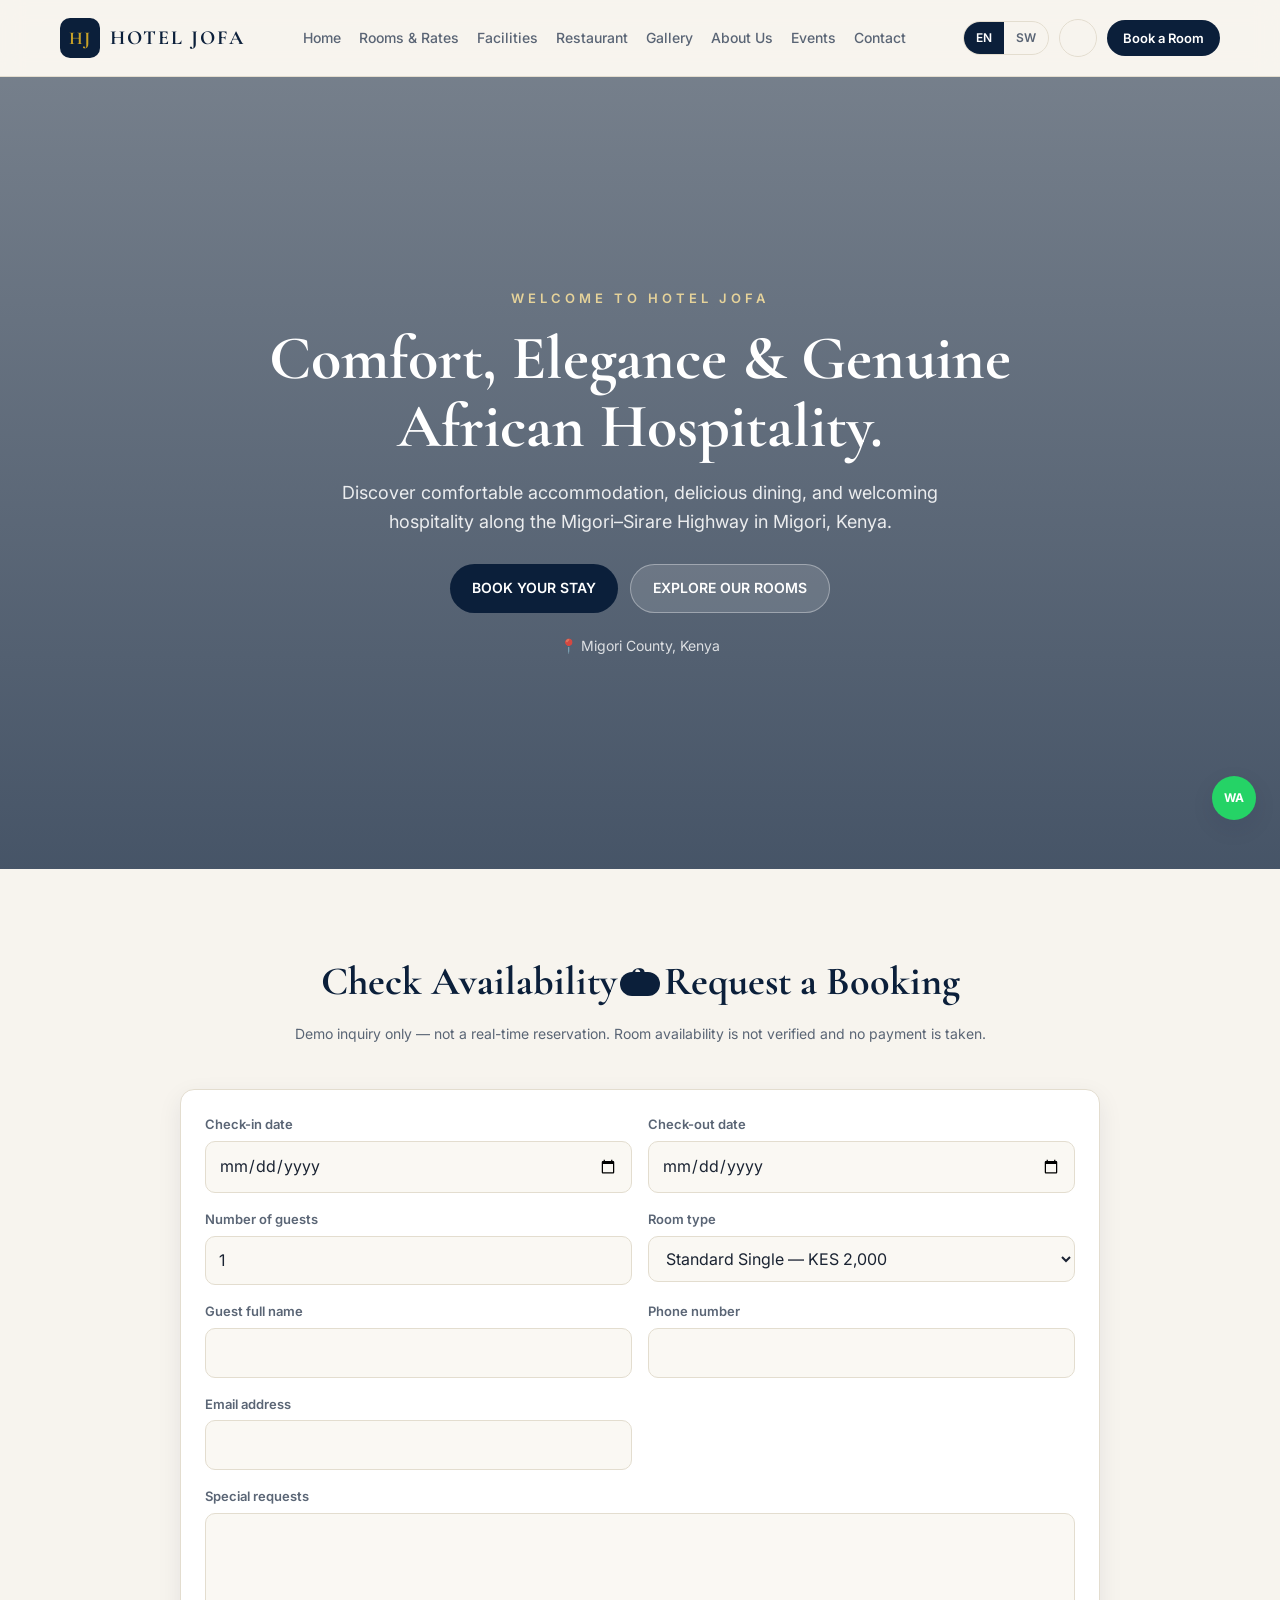
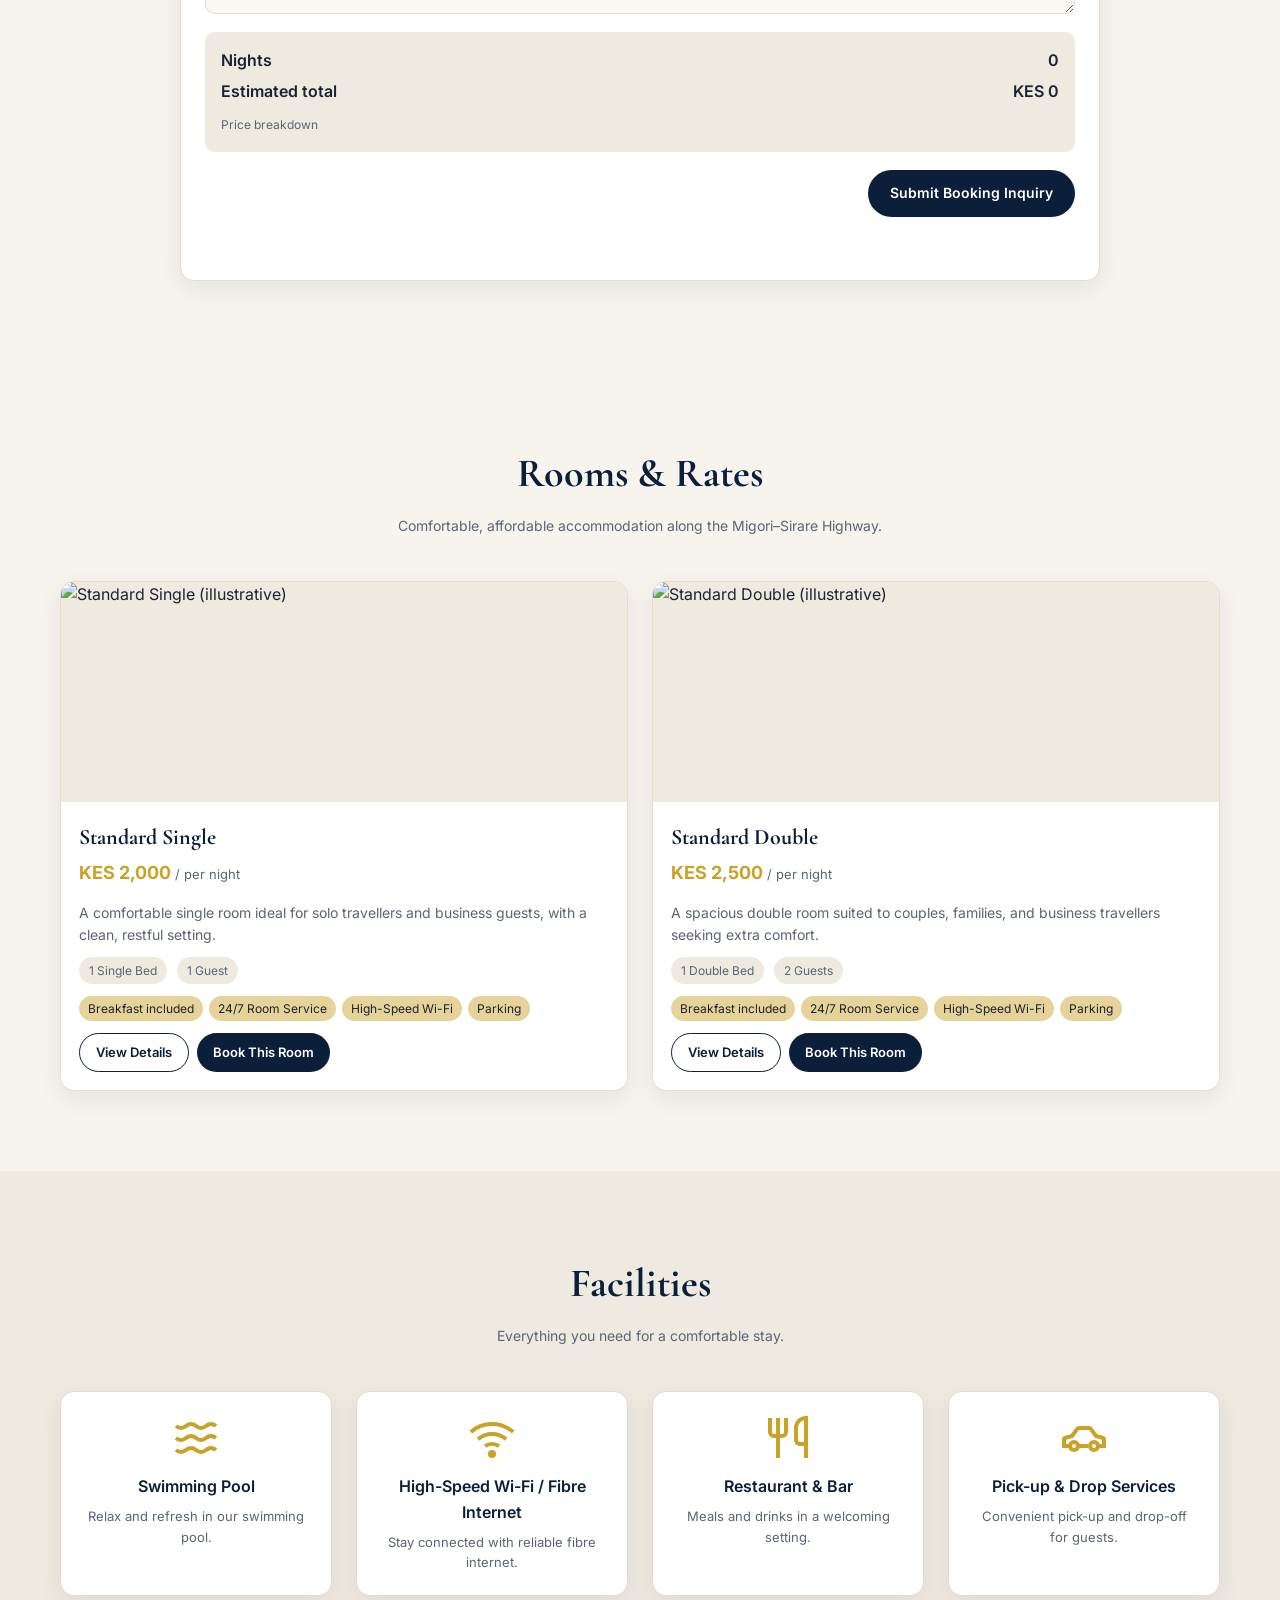
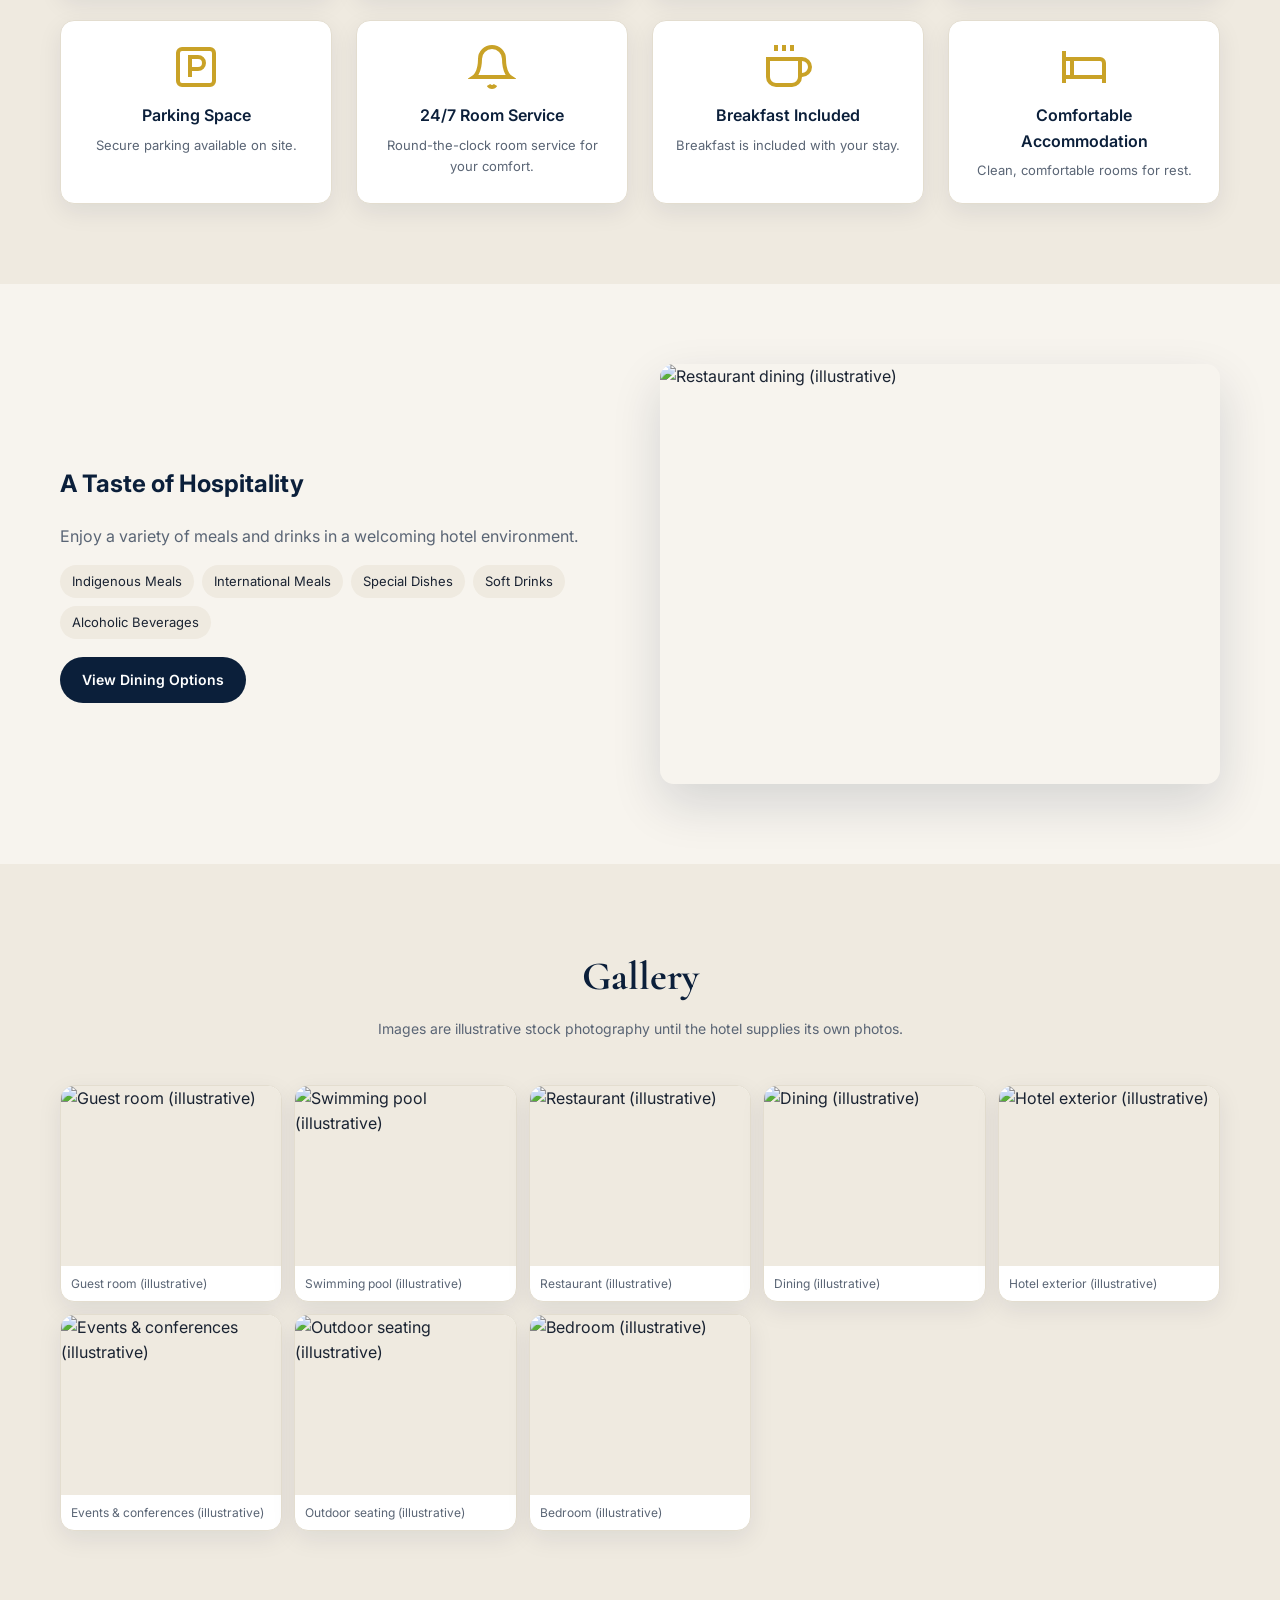
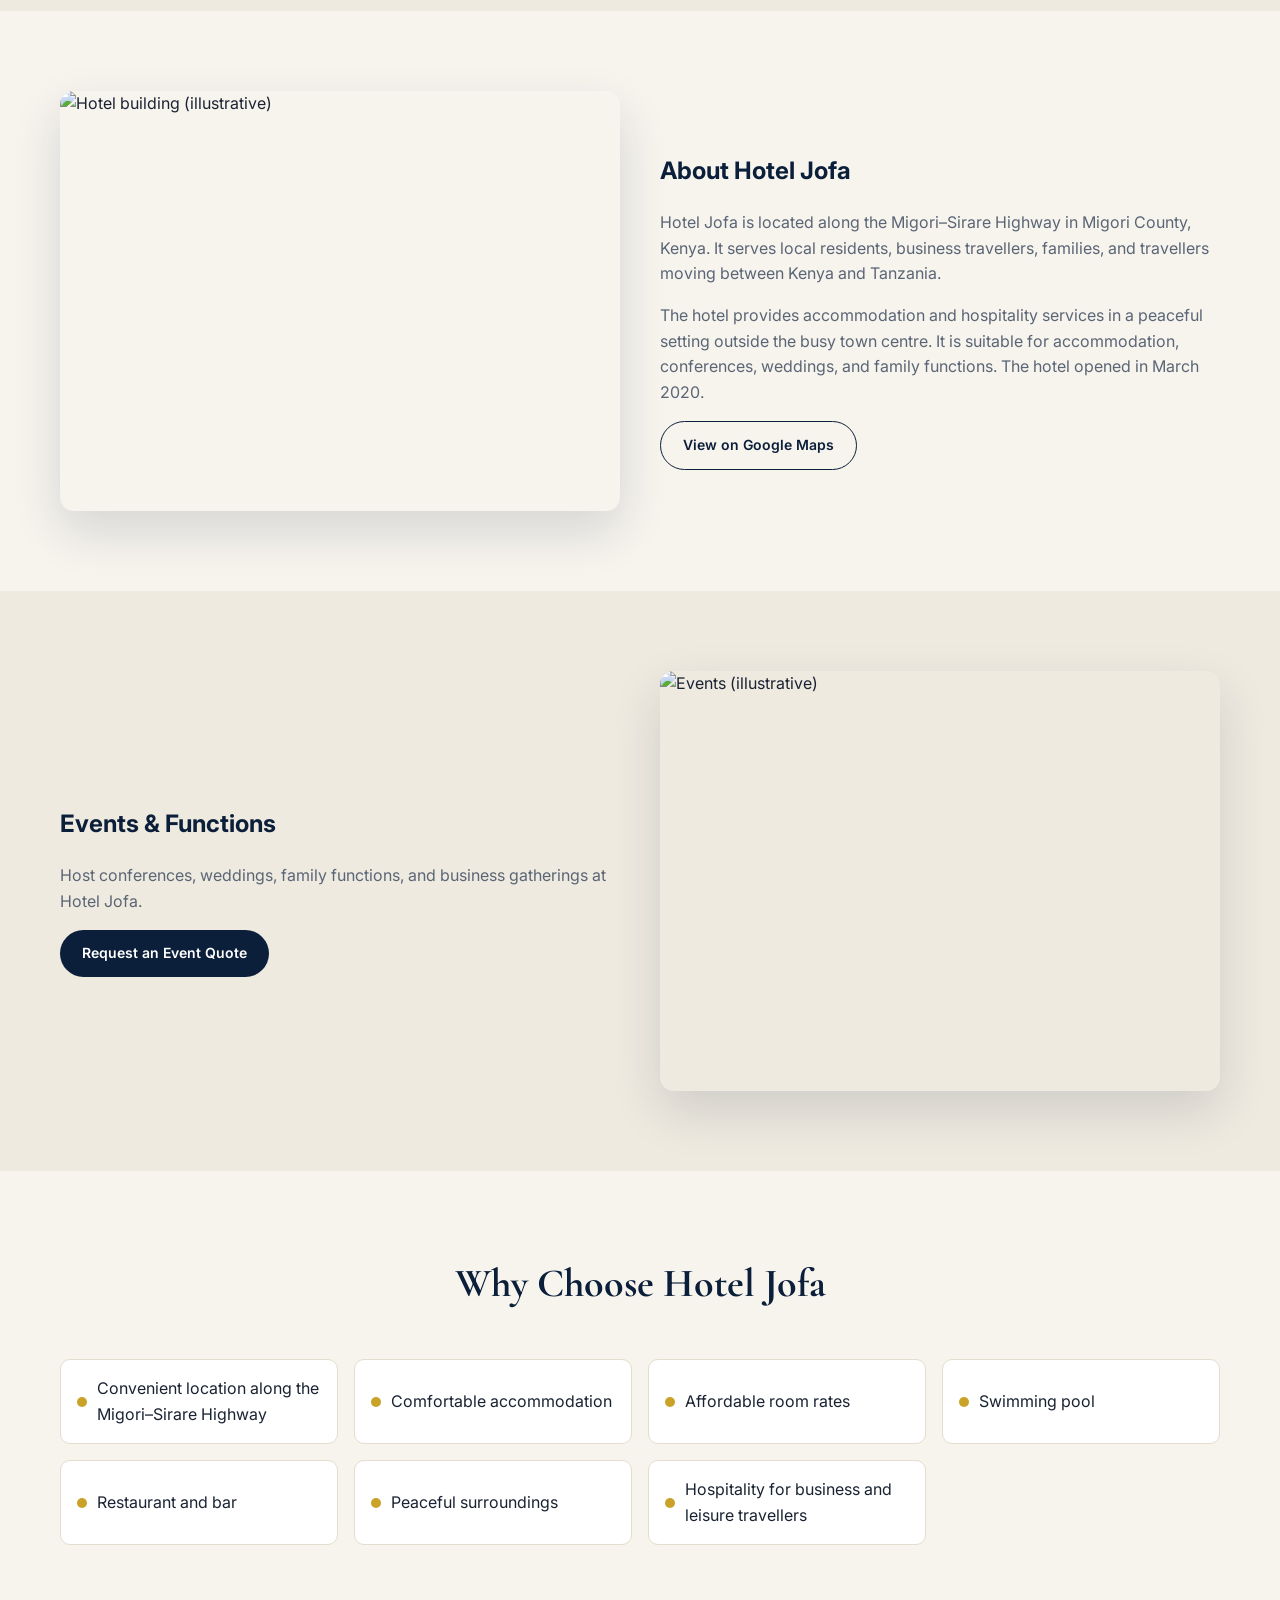
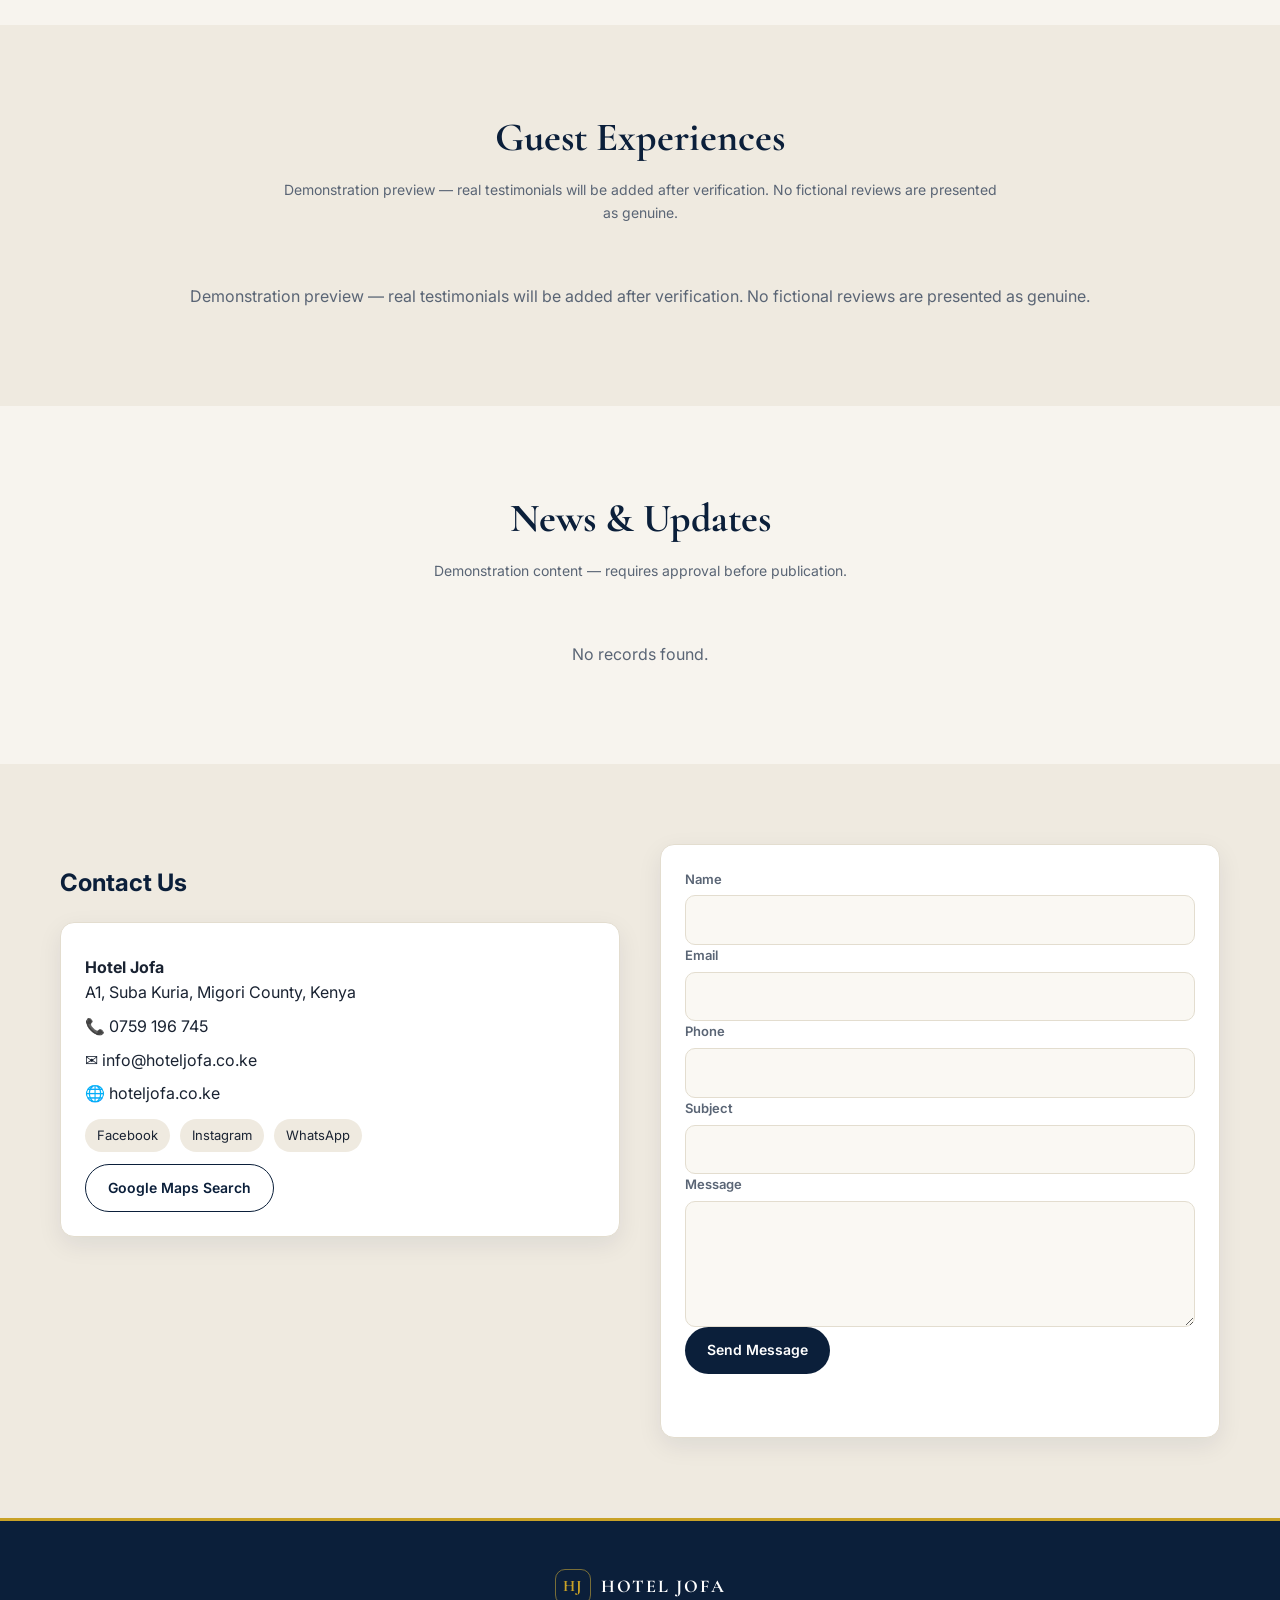
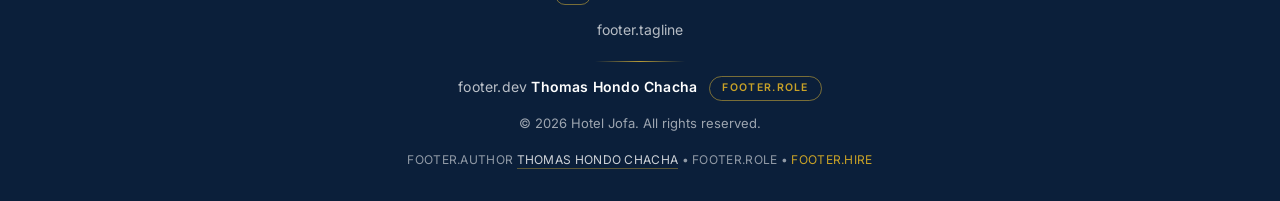
==== commit 0bb8e277: "Make website look more serious: clean copy, pro footer, refined admin panel" ====
--- a/index.html
+++ b/index.html
@@ -84,7 +84,7 @@
     <div class="container">
       <div class="section-head">
         <h2 data-i18n="booking.title">Check Availability &amp; Request a Booking</h2>
-        <p class="section-sub" data-i18n="booking.note">Demo inquiry only — not a real-time reservation. Room availability is not verified and no payment is taken.</p>
+        <p class="section-sub" data-i18n="booking.note">Fill in your details below and our team will get back to you with availability and rates.</p>
       </div>
       <form class="booking-form card" id="bookingForm" novalidate>
         <div class="form-grid">
@@ -289,7 +289,10 @@
         <span class="credit-role" data-i18n="footer.role">Software Engineer</span>
       </p>
       <p class="footer-rights" data-i18n="footer.rights">© 2026 Hotel Jofa. All rights reserved.</p>
-      <p class="demo-note" data-i18n="footer.demo">Frontend demonstration. Real bookings, availability, and payments require a secure backend and database.</p>
+      <p class="footer-author">
+        <span data-i18n="footer.author">Crafted &amp; Developed by</span>
+        <a href="mailto:thomashondochacha@gmail.com">Thomas Hondo Chacha</a> • <span data-i18n="footer.role">Software Engineer</span> • <span class="footer-hire" data-i18n="footer.hire">Available for hire</span>
+      </p>
     </div>
   </footer>
 
--- a/css/style.css
+++ b/css/style.css
@@ -252,6 +252,24 @@
 }
 .site-footer .logo-text { color: #fff; font-size: 18px; }
 .footer-tagline { margin: 0; max-width: 520px; font-size: 14px; line-height: 1.6; color: rgba(255,255,255,.7); }
+/* ---------- Footer ---------- */
+.site-footer {
+  background: #0b1f3a;
+  color: rgba(255,255,255,.72);
+  border-top: 3px solid var(--gold);
+  padding: 48px 0 32px;
+  text-align: center;
+}
+.footer-inner { display: flex; flex-direction: column; align-items: center; gap: 12px; }
+.footer-logo { display: flex; align-items: center; gap: 10px; margin-bottom: 2px; }
+.site-footer .logo-mark {
+  background: transparent;
+  border: 1px solid rgba(212,175,55,.55);
+  color: var(--gold);
+  width: 36px; height: 36px; font-size: 16px;
+}
+.site-footer .logo-text { color: #fff; font-size: 18px; }
+.footer-tagline { margin: 0; max-width: 520px; font-size: 14px; line-height: 1.6; color: rgba(255,255,255,.7); }
 .footer-divider {
   width: 90px; height: 1px;
   background: linear-gradient(90deg, transparent, rgba(212,175,55,.85), transparent);
@@ -270,10 +288,14 @@
   vertical-align: 1px;
 }
 .footer-rights { margin: 0; font-size: 13px; color: rgba(255,255,255,.6); }
-.site-footer .demo-note { margin: 0; max-width: 640px; font-size: 12px; color: rgba(255,255,255,.45); }
+.footer-author { margin: 4px 0 0; font-size: 12px; letter-spacing: .3px; text-transform: uppercase; color: rgba(255,255,255,.55); }
+.footer-author a { color: rgba(255,255,255,.8); text-decoration: none; border-bottom: 1px solid rgba(212,175,55,.4); padding-bottom: 1px; }
+.footer-author a:hover { color: #fff; border-bottom-color: var(--gold); }
+.footer-hire { color: var(--gold); }
 @media (max-width: 640px) {
   .site-footer { padding: 36px 0 28px; }
   .footer-credit .credit-role { margin: 8px 0 0; display: block; width: fit-content; margin-inline: auto; }
+  .footer-author { line-height: 1.9; }
 }
 
 /* ---------- Responsive ---------- */
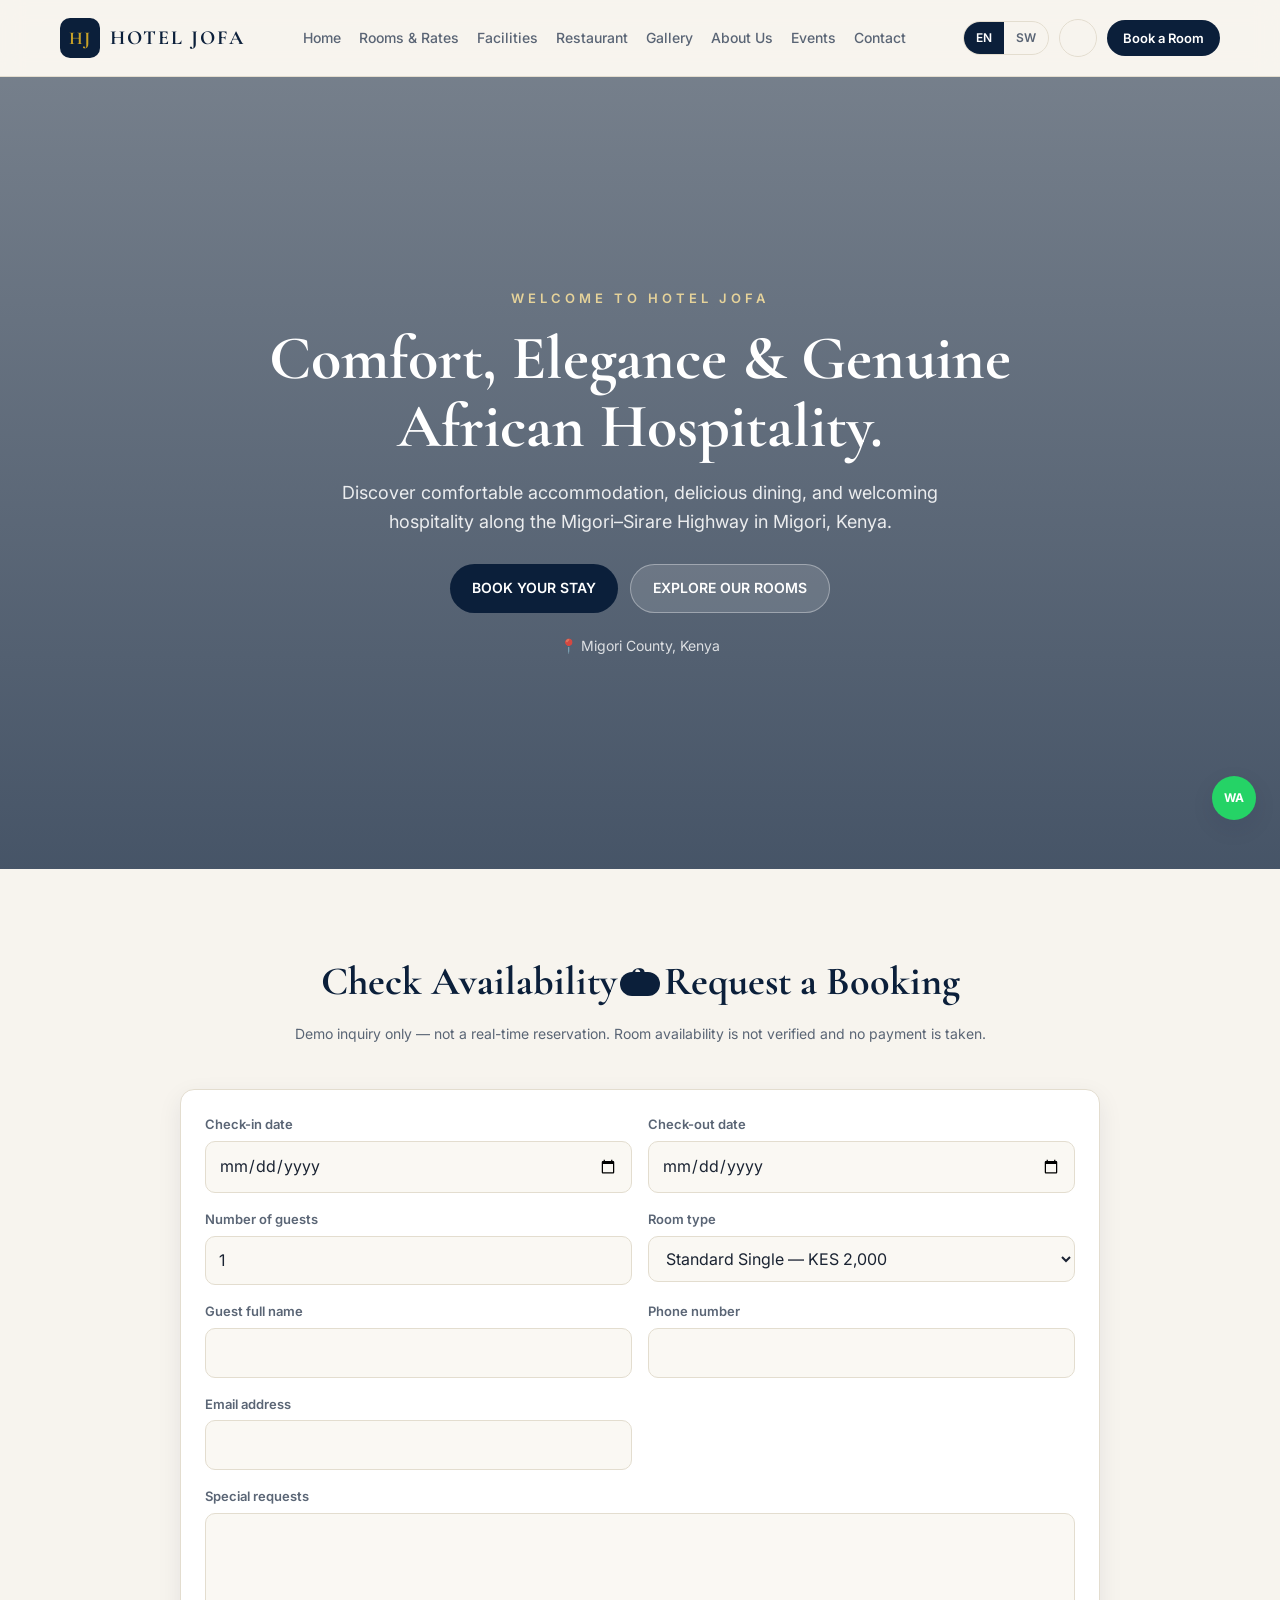
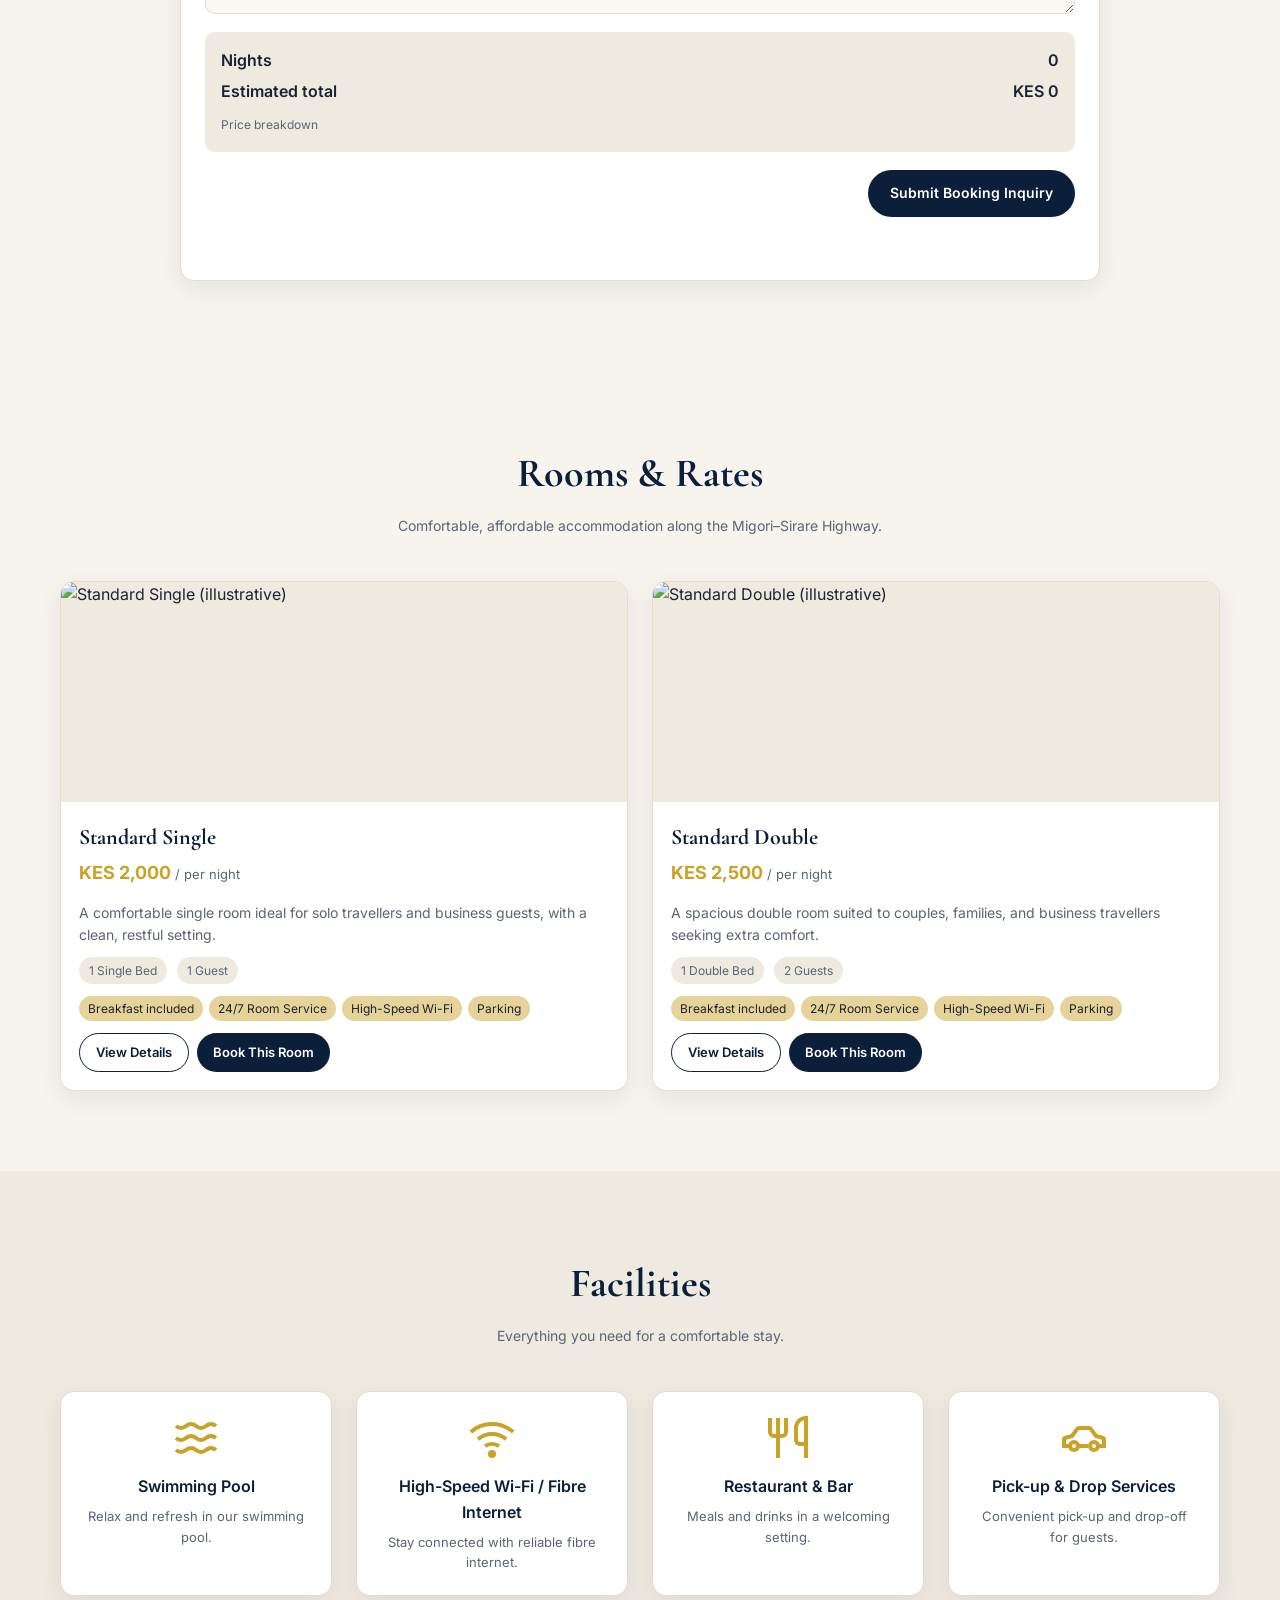
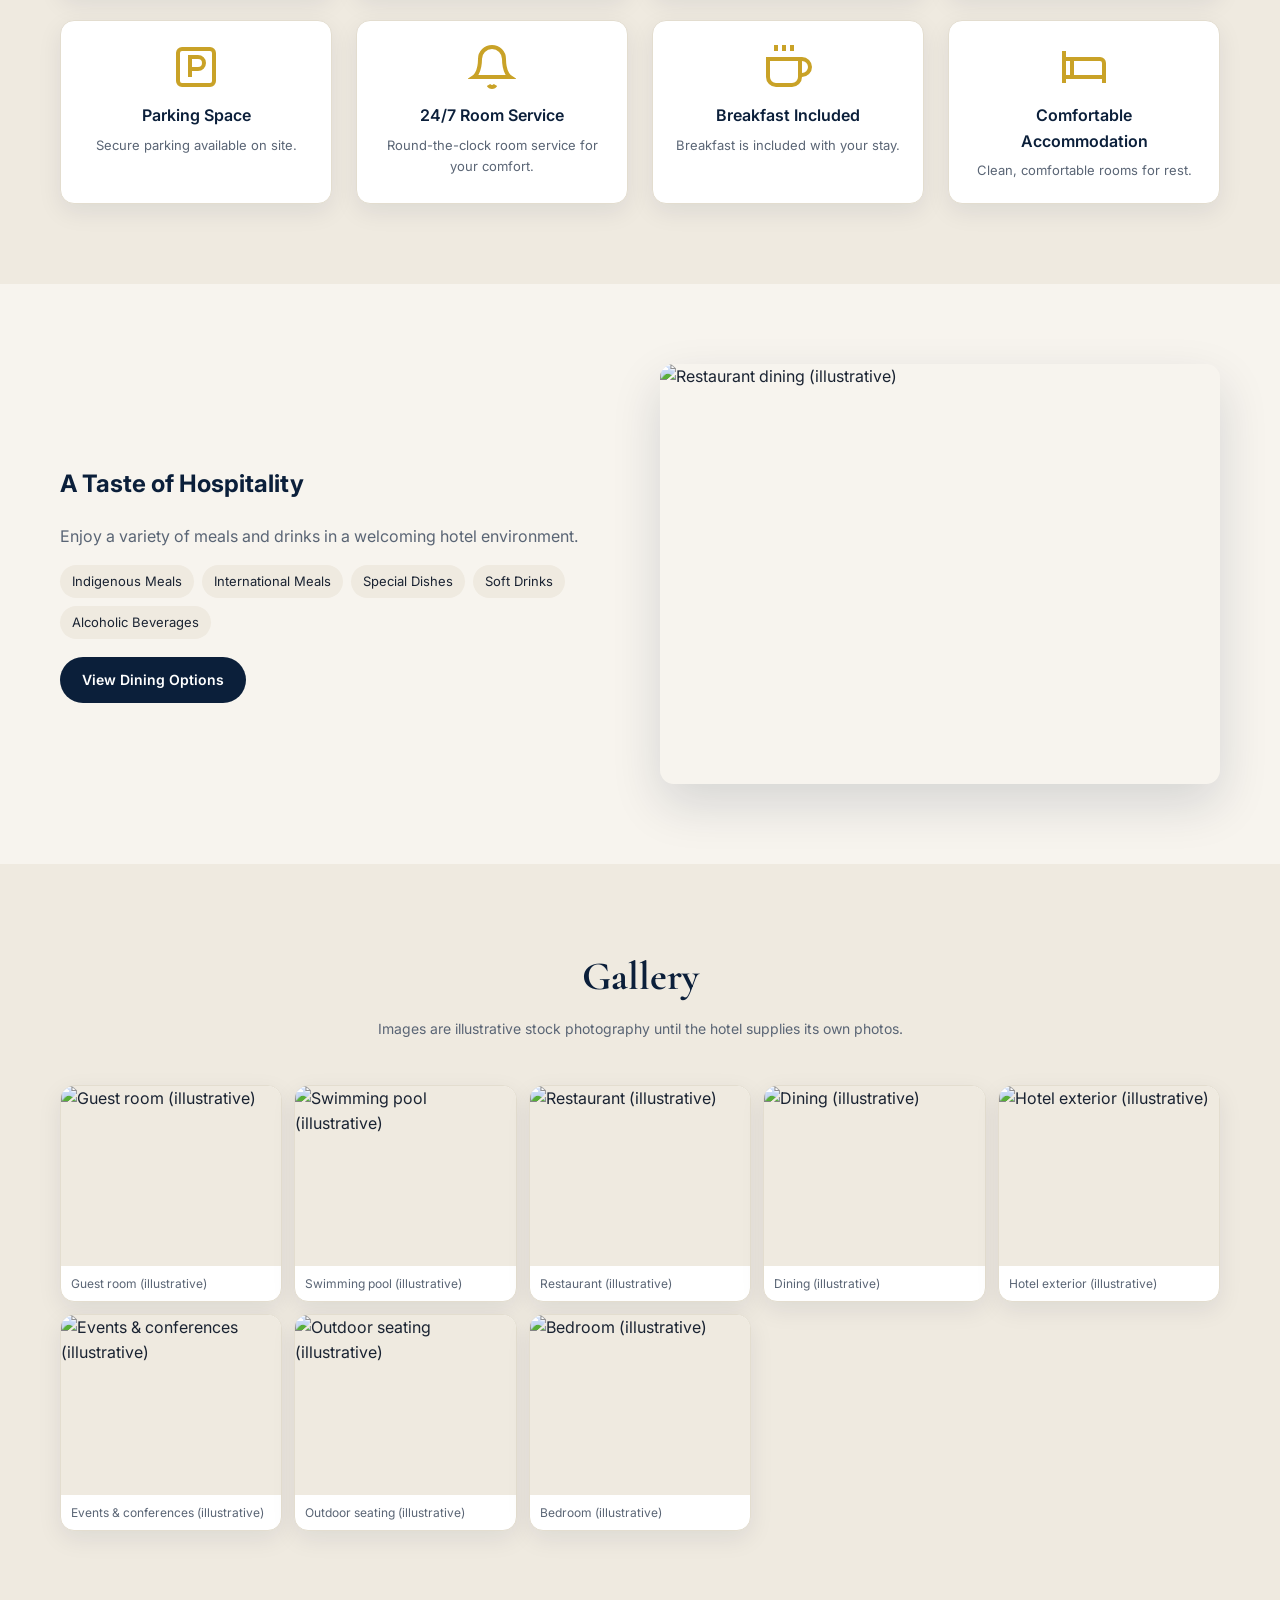
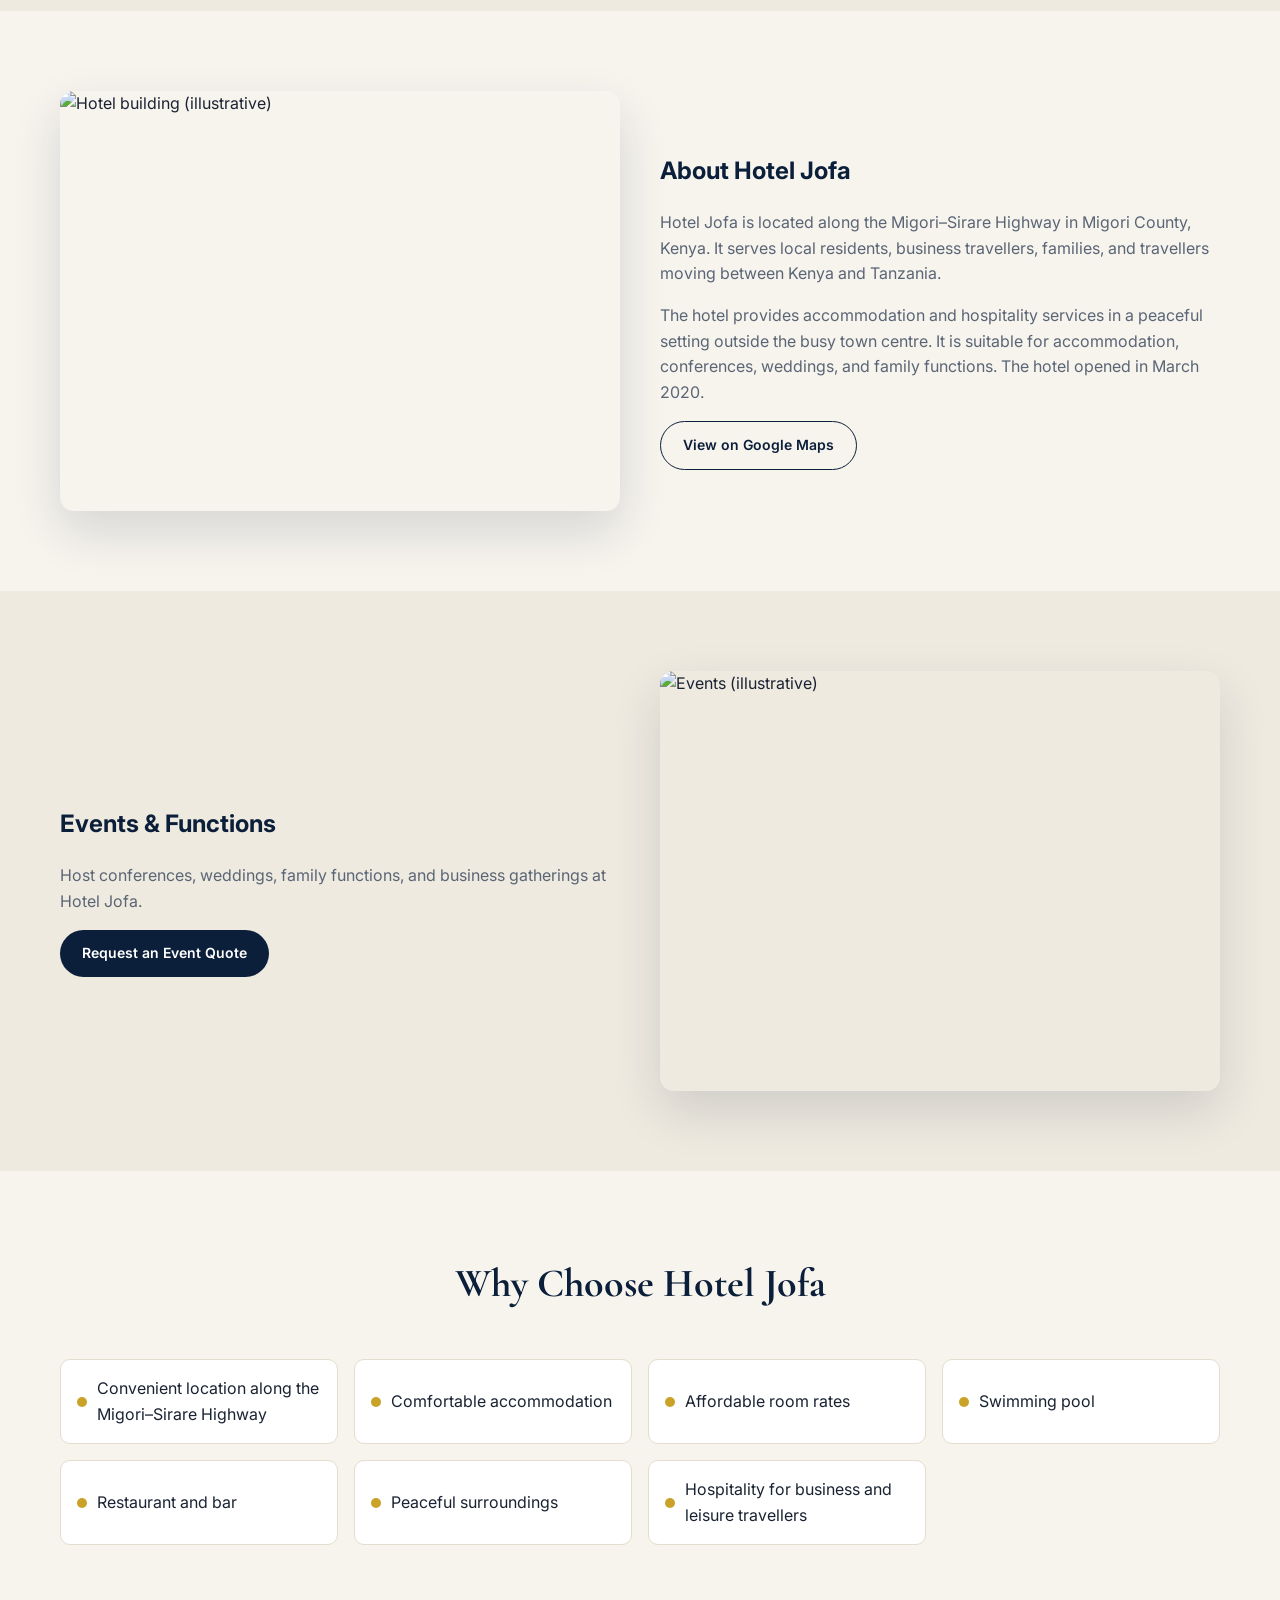
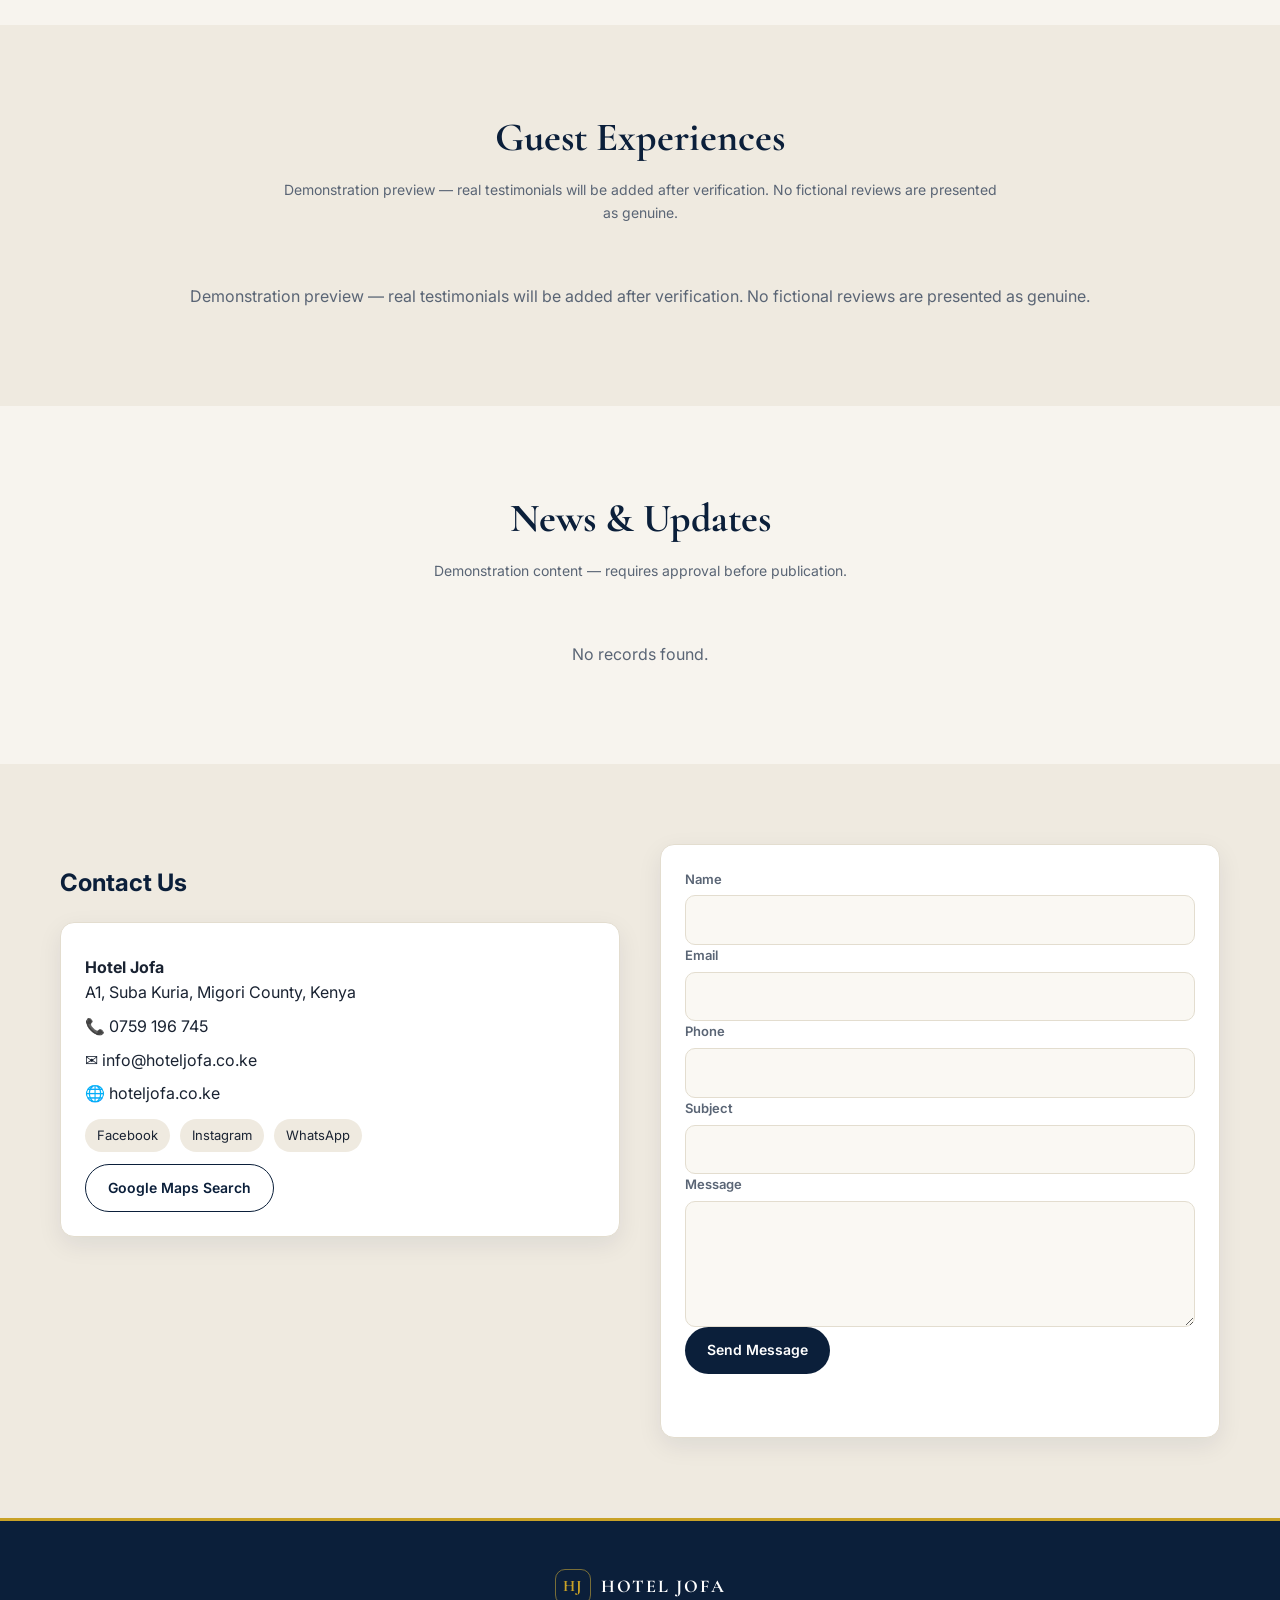
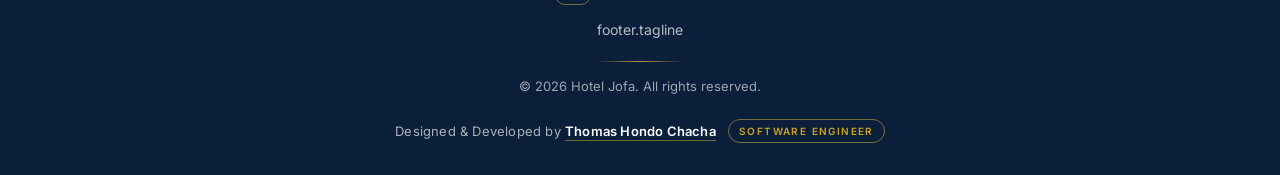
==== commit ee8ab339: "Footer: Designed & Developed by Thomas Hondo Chacha linking to thomashondochacha.co.ke" ====
--- a/index.html
+++ b/index.html
@@ -283,15 +283,9 @@
       </div>
       <p class="footer-tagline" data-i18n="footer.tagline">Comfort, elegance and genuine African hospitality in Migori, Kenya.</p>
       <div class="footer-divider" aria-hidden="true"></div>
-      <p class="footer-credit">
-        <span data-i18n="footer.dev">Website concept by</span>
-        <strong>Thomas Hondo Chacha</strong>
-        <span class="credit-role" data-i18n="footer.role">Software Engineer</span>
-      </p>
       <p class="footer-rights" data-i18n="footer.rights">© 2026 Hotel Jofa. All rights reserved.</p>
-      <p class="footer-author">
-        <span data-i18n="footer.author">Crafted &amp; Developed by</span>
-        <a href="mailto:thomashondochacha@gmail.com">Thomas Hondo Chacha</a> • <span data-i18n="footer.role">Software Engineer</span> • <span class="footer-hire" data-i18n="footer.hire">Available for hire</span>
+      <p class="footer-credit-pro">
+        Designed &amp; Developed by <a href="https://www.thomashondochacha.co.ke" target="_blank" rel="noopener">Thomas Hondo Chacha</a> <span class="credit-role-pro">Software Engineer</span>
       </p>
     </div>
   </footer>
--- a/css/style.css
+++ b/css/style.css
@@ -275,27 +275,23 @@
   background: linear-gradient(90deg, transparent, rgba(212,175,55,.85), transparent);
   margin: 8px 0 2px;
 }
-.footer-credit { margin: 0; font-size: 14px; letter-spacing: .2px; }
-.footer-credit strong { color: #fff; font-weight: 600; }
-.footer-credit .credit-role {
+.footer-credit-pro { margin: 10px 0 0; font-size: 13px; letter-spacing: .2px; color: rgba(255,255,255,.65); }
+.footer-credit-pro a { color: #fff; font-weight: 600; text-decoration: none; border-bottom: 1px solid rgba(212,175,55,.5); padding-bottom: 1px; }
+.footer-credit-pro a:hover { color: var(--gold); border-bottom-color: var(--gold); }
+.footer-credit-pro .credit-role-pro {
   display: inline-block;
-  margin-left: 8px; padding: 3px 12px;
+  margin-left: 8px; padding: 3px 10px;
   border: 1px solid rgba(212,175,55,.55);
   border-radius: 999px;
-  font-size: 10.5px; font-weight: 600;
-  letter-spacing: 1.3px; text-transform: uppercase;
+  font-size: 10px; font-weight: 600;
+  letter-spacing: 1.4px; text-transform: uppercase;
   color: var(--gold);
   vertical-align: 1px;
 }
 .footer-rights { margin: 0; font-size: 13px; color: rgba(255,255,255,.6); }
-.footer-author { margin: 4px 0 0; font-size: 12px; letter-spacing: .3px; text-transform: uppercase; color: rgba(255,255,255,.55); }
-.footer-author a { color: rgba(255,255,255,.8); text-decoration: none; border-bottom: 1px solid rgba(212,175,55,.4); padding-bottom: 1px; }
-.footer-author a:hover { color: #fff; border-bottom-color: var(--gold); }
-.footer-hire { color: var(--gold); }
 @media (max-width: 640px) {
   .site-footer { padding: 36px 0 28px; }
-  .footer-credit .credit-role { margin: 8px 0 0; display: block; width: fit-content; margin-inline: auto; }
-  .footer-author { line-height: 1.9; }
+  .footer-credit-pro .credit-role-pro { margin: 8px 0 0; display: block; width: fit-content; margin-inline: auto; }
 }
 
 /* ---------- Responsive ---------- */
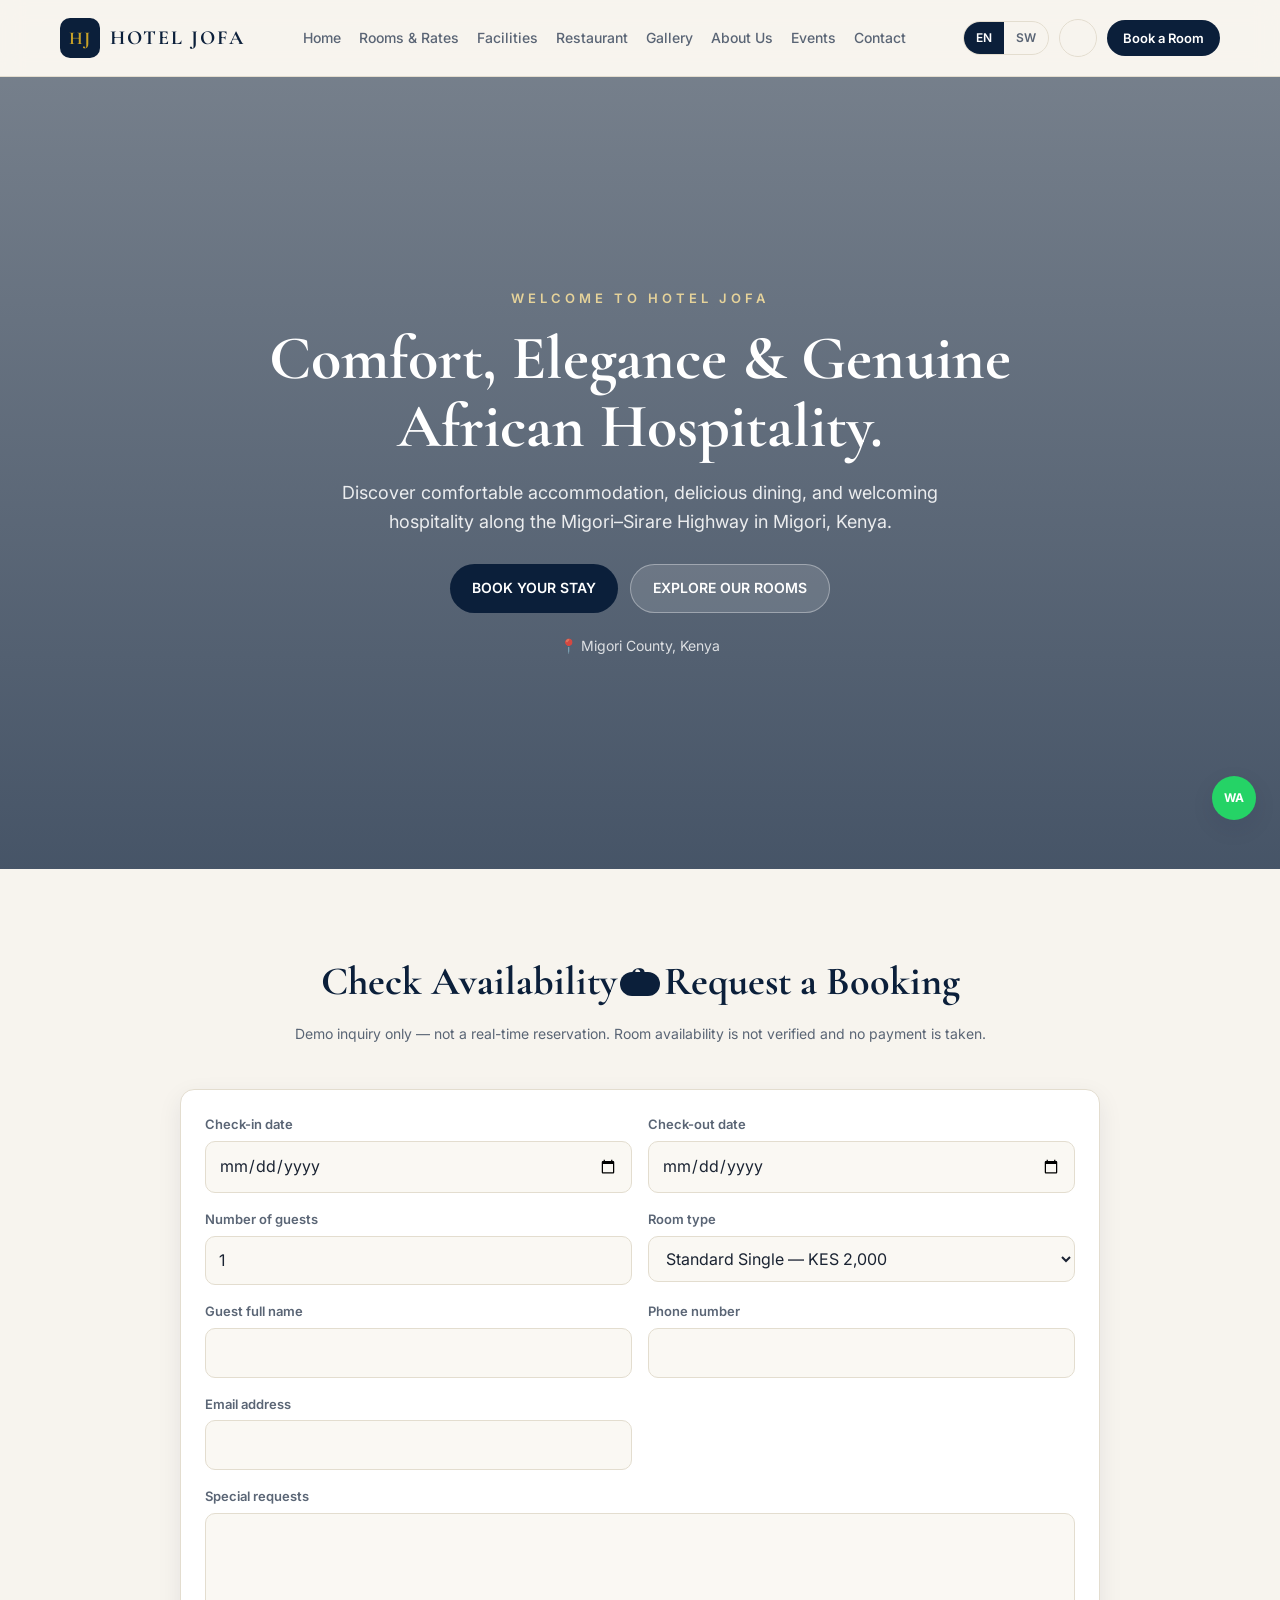
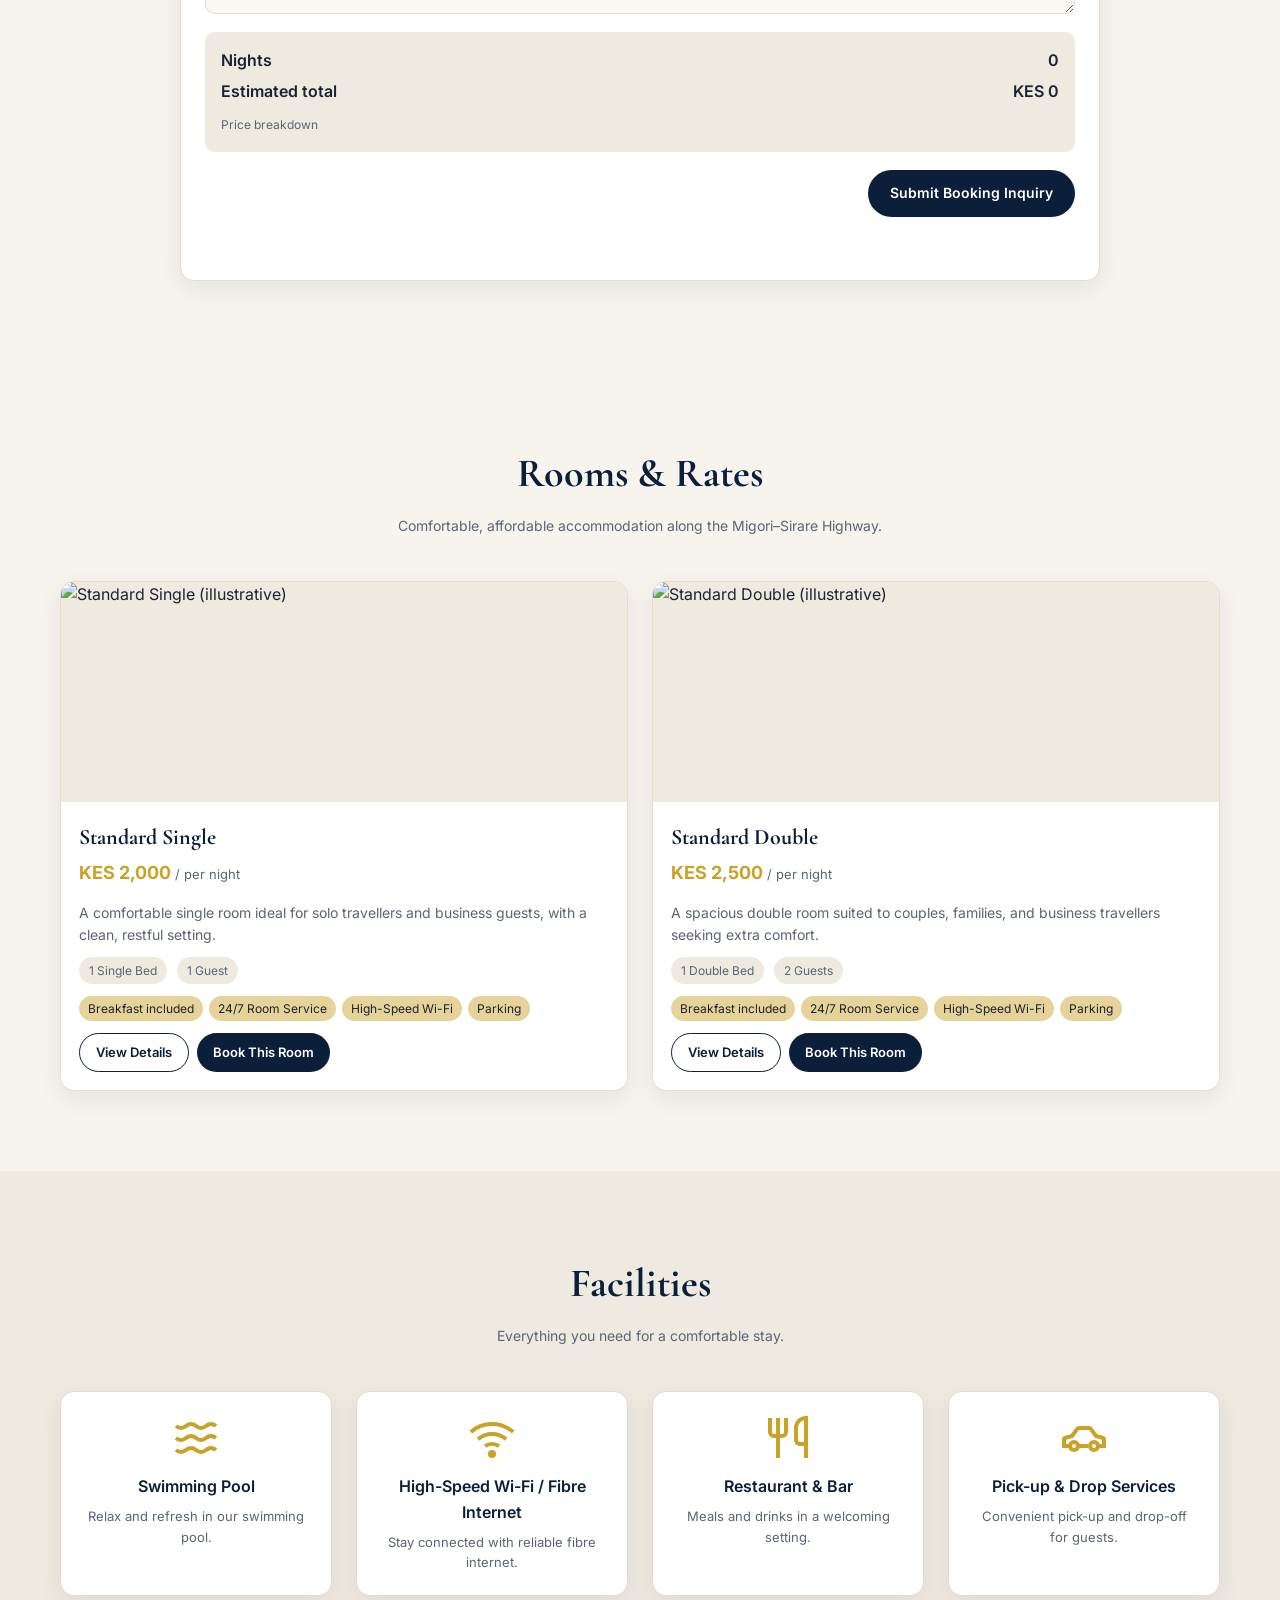
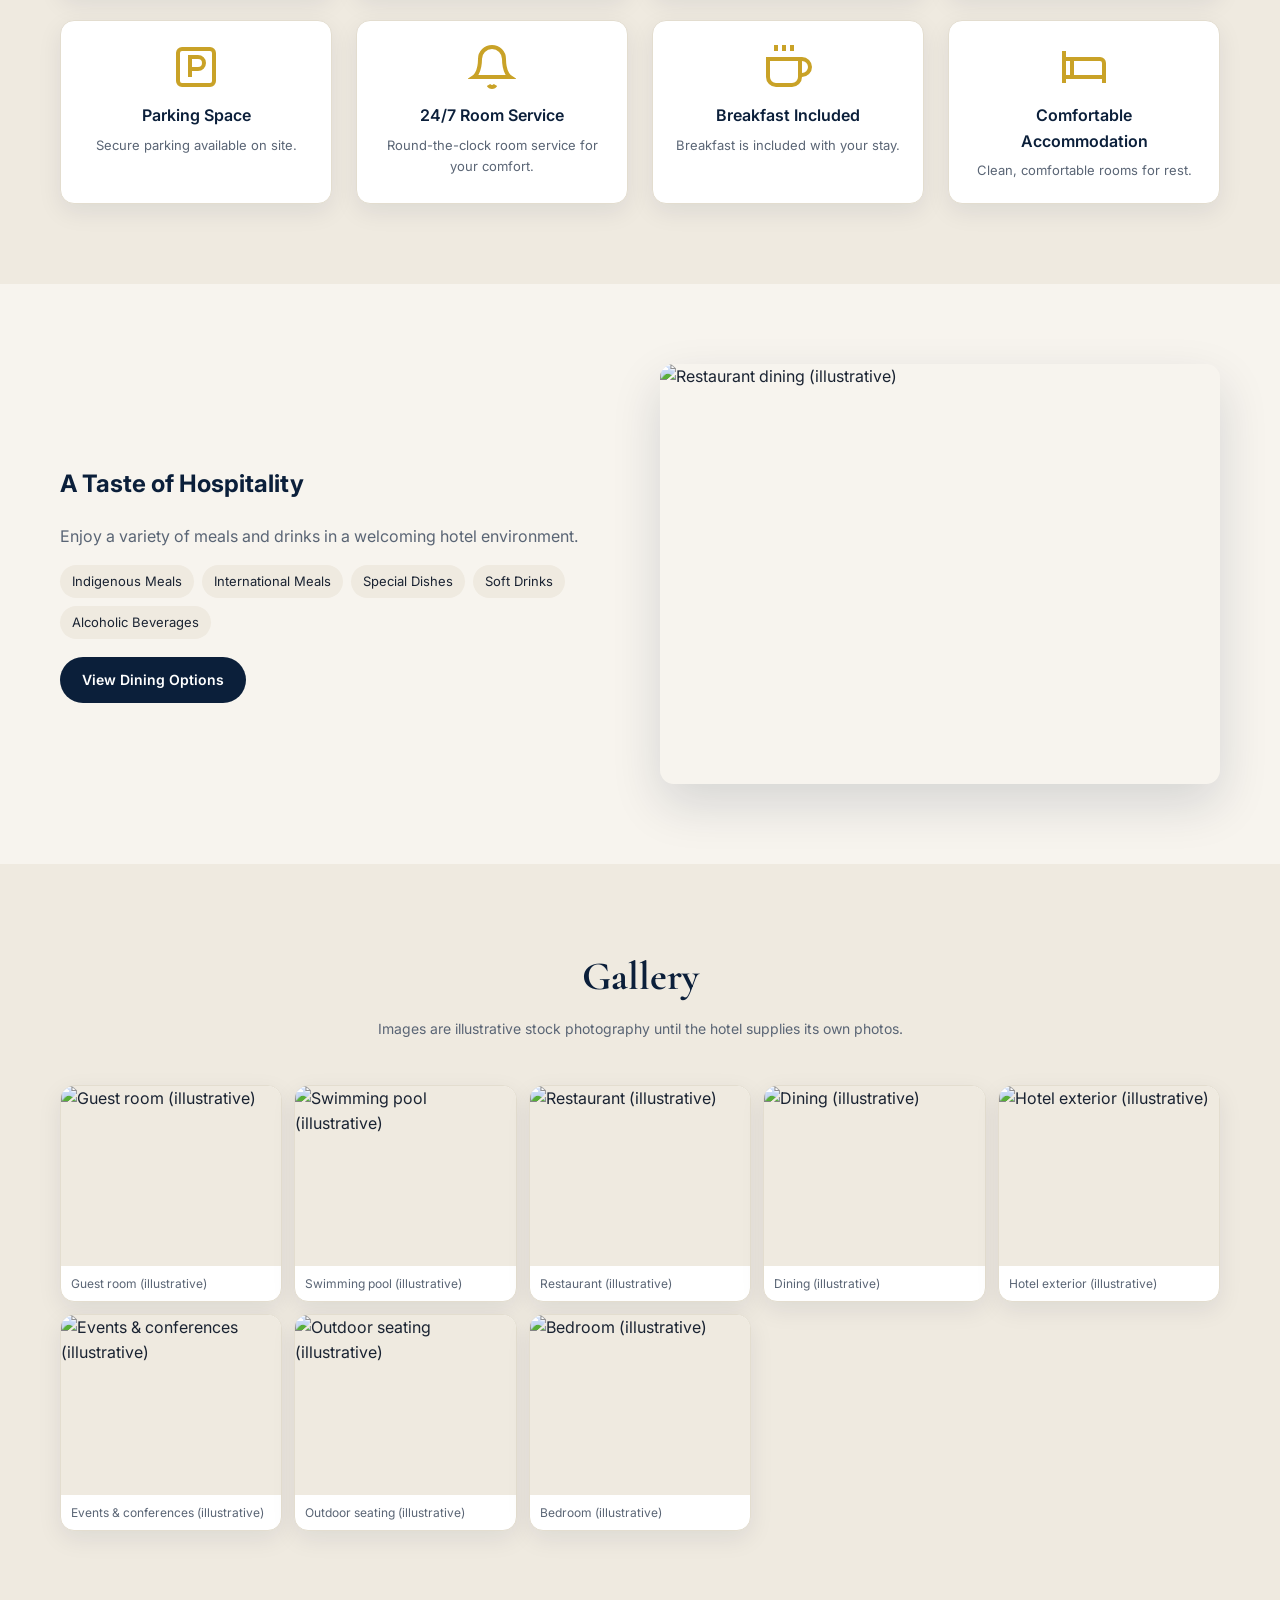
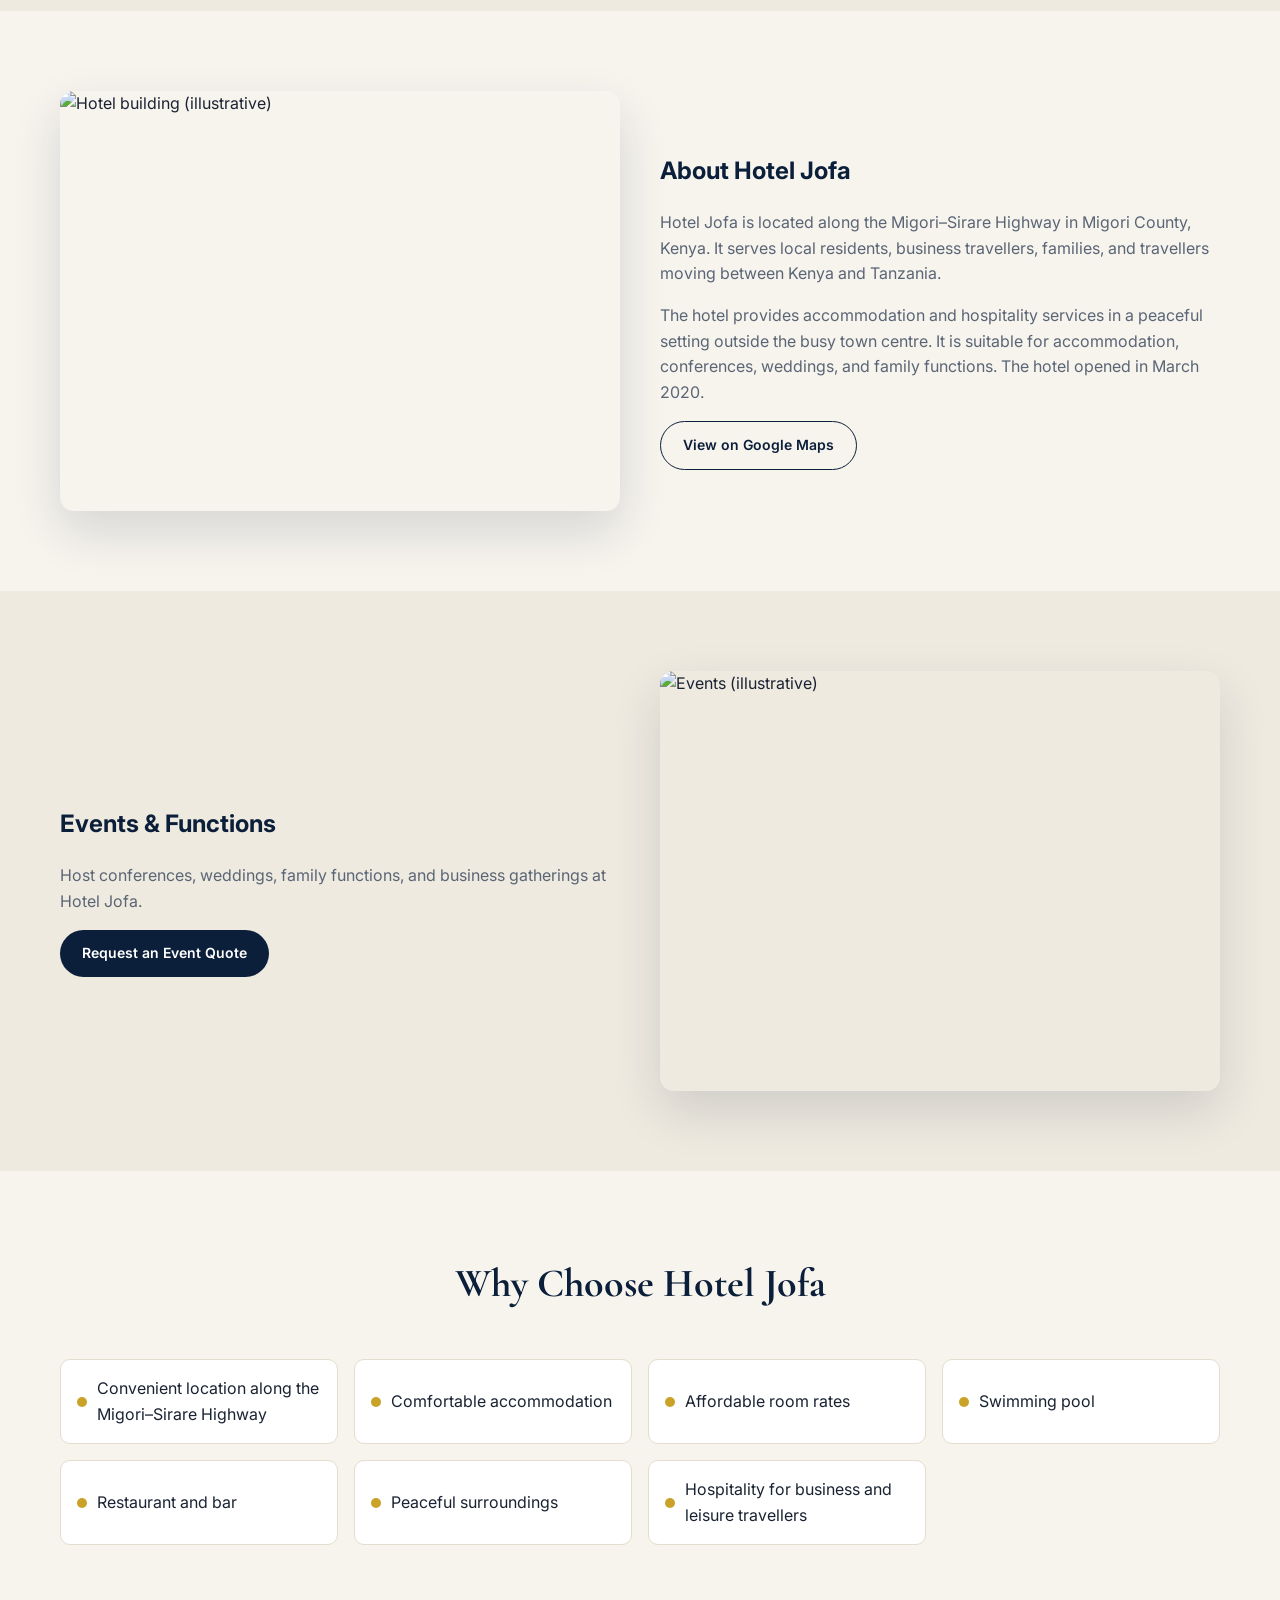
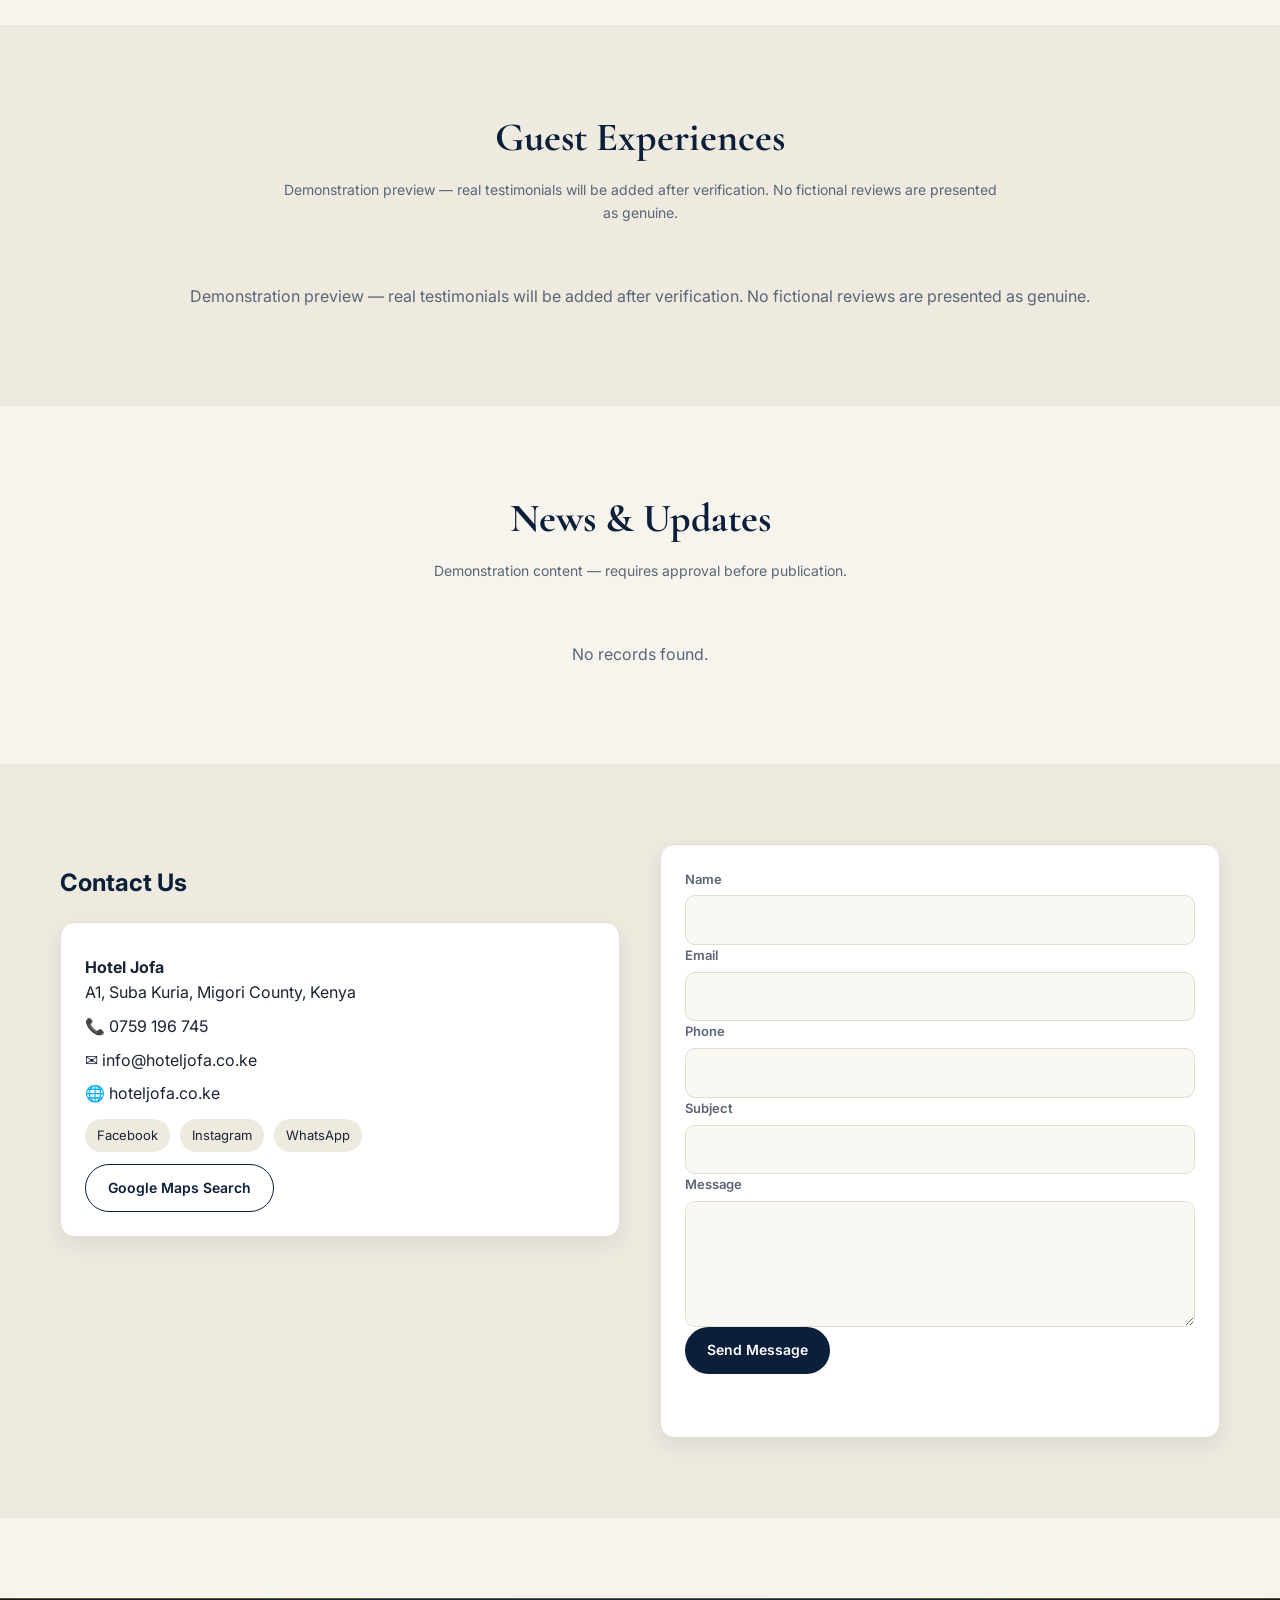
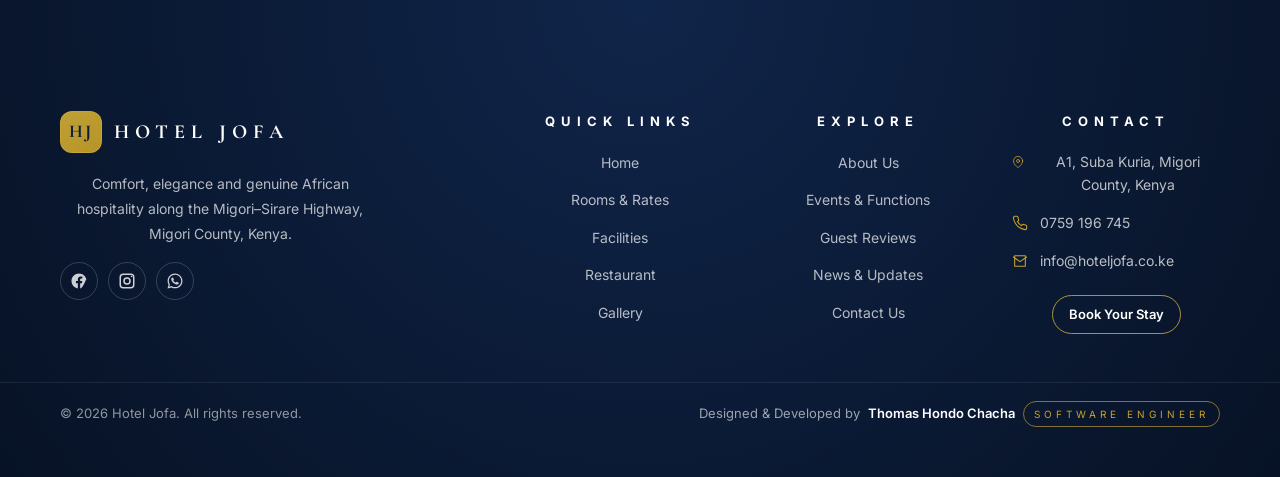
==== commit f488c0df: "Redesign footer to professional multi-column layout with link to thomashondochacha.co.ke" ====
--- a/index.html
+++ b/index.html
@@ -276,17 +276,71 @@
 
   <!-- ============ FOOTER ============ -->
   <footer class="site-footer">
-    <div class="container footer-inner">
-      <div class="footer-logo">
-        <span class="logo-mark">HJ</span>
-        <span class="logo-text">HOTEL JOFA</span>
-      </div>
-      <p class="footer-tagline" data-i18n="footer.tagline">Comfort, elegance and genuine African hospitality in Migori, Kenya.</p>
-      <div class="footer-divider" aria-hidden="true"></div>
-      <p class="footer-rights" data-i18n="footer.rights">© 2026 Hotel Jofa. All rights reserved.</p>
-      <p class="footer-credit-pro">
-        Designed &amp; Developed by <a href="https://www.thomashondochacha.co.ke" target="_blank" rel="noopener">Thomas Hondo Chacha</a> <span class="credit-role-pro">Software Engineer</span>
-      </p>
+    <div class="container footer-grid">
+      <div class="footer-brand">
+        <a href="#home" class="footer-logo">
+          <span class="logo-mark">HJ</span>
+          <span class="logo-text">HOTEL JOFA</span>
+        </a>
+        <p class="footer-desc">Comfort, elegance and genuine African hospitality along the Migori–Sirare Highway, Migori County, Kenya.</p>
+        <div class="footer-socials">
+          <a id="ciFb" href="#" target="_blank" rel="noopener" aria-label="Facebook">
+            <svg width="18" height="18" viewBox="0 0 24 24" fill="currentColor" aria-hidden="true"><path d="M22 12c0-5.523-4.477-10-10-10S2 6.477 2 12c0 4.991 3.657 9.128 8.438 9.878v-6.987h-2.54V12h2.54V9.797c0-2.506 1.492-3.89 3.777-3.89 1.094 0 2.238.195 2.238.195v2.46h-1.26c-1.243 0-1.63.771-1.63 1.562V12h2.773l-.443 2.891h-2.33v6.988C18.343 21.128 22 4.991 22 12z"/></svg>
+          </a>
+          <a id="ciIg" href="#" target="_blank" rel="noopener" aria-label="Instagram">
+            <svg width="18" height="18" viewBox="0 0 24 24" fill="currentColor" aria-hidden="true"><path d="M7 2h10a5 5 0 0 1 5 5v10a5 5 0 0 1-5 5H7a5 5 0 0 1-5-5V7a5 5 0 0 1 5-5zm0 2a3 3 0 0 0-3 3v10a3 3 0 0 0 3 3h10a3 3 0 0 0 3-3V7a3 3 0 0 0-3-3H7zm11 1a1 1 0 1 1 0 2 1 1 0 0 1 0-2zm-6 2a5 5 0 1 1 0 10 5 5 0 0 1 0-10zm0 2a3 3 0 1 0 0 6 3 3 0 0 0 0-6z"/></svg>
+          </a>
+          <a id="ciWa" href="#" target="_blank" rel="noopener" aria-label="WhatsApp">
+            <svg width="18" height="18" viewBox="0 0 24 24" fill="currentColor" aria-hidden="true"><path d="M12.04 2c-5.46 0-9.91 4.45-9.91 9.91 0 1.75.46 3.45 1.32 4.95L2.05 22l5.25-1.38c1.45.79 3.08 1.21 4.74 1.21 5.46 0 9.91-4.45 9.91-9.91 0-2.65-1.03-5.14-2.9-7.01A9.816 9.816 0 0 0 12.04 2m.01 1.67c2.2 0 4.26.86 5.82 2.42a8.225 8.225 0 0 1 2.41 5.83c0 4.54-3.7 8.23-8.24 8.23-1.48 0-2.93-.39-4.19-1.15l-.3-.17-3.12.82.83-3.04-.2-.32a8.188 8.188 0 0 1-1.26-4.38c.01-4.54 3.7-8.24 8.25-8.24M8.53 7.33c-.16 0-.43.06-.66.31-.22.25-.87.86-.87 2.07 0 1.22.89 2.39 1 2.56.14.17 1.76 2.67 4.25 3.73.59.27 1.05.42 1.41.53.59.19 1.13.16 1.56.1.48-.07 1.46-.6 1.67-1.18.21-.58.21-1.07.14-1.18s-.22-.16-.47-.28-.46-.28-1.07-.49c-.36-.17-.87-.35-1.02-.39-.16-.04-.34-.06-.49.06-.14.12-.58.73-.73.87-.12.14-.27.16-.5.05-.22-.11-.94-.35-1.79-1.11-.66-.59-1.1-1.32-1.24-1.55-.13-.23-.01-.36.1-.47.11-.11.25-.29.38-.44.13-.14.17-.25.25-.42.08-.17.04-.31-.02-.43s-.45-1.12-.63-1.52c-.17-.4-.34-.34-.49-.35-.13-.01-.28-.01-.43-.01z"/></svg>
+          </a>
+        </div>
+      </div>
+      <div class="footer-col">
+        <h4>Quick Links</h4>
+        <ul>
+          <li><a href="#home">Home</a></li>
+          <li><a href="#rooms">Rooms &amp; Rates</a></li>
+          <li><a href="#facilities">Facilities</a></li>
+          <li><a href="#restaurant">Restaurant</a></li>
+          <li><a href="#gallery">Gallery</a></li>
+        </ul>
+      </div>
+      <div class="footer-col">
+        <h4>Explore</h4>
+        <ul>
+          <li><a href="#about">About Us</a></li>
+          <li><a href="#events">Events &amp; Functions</a></li>
+          <li><a href="#testimonials">Guest Reviews</a></li>
+          <li><a href="#news">News &amp; Updates</a></li>
+          <li><a href="#contact">Contact Us</a></li>
+        </ul>
+      </div>
+      <div class="footer-col">
+        <h4>Contact</h4>
+        <ul class="footer-contact">
+          <li>
+            <svg width="16" height="16" viewBox="0 0 24 24" fill="none" stroke="currentColor" stroke-width="1.6" stroke-linecap="round" stroke-linejoin="round" aria-hidden="true"><path d="M21 10c0 7-9 13-9 13s-9-6-9-13a9 9 0 0 1 18 0z"/><circle cx="12" cy="10" r="3"/></svg>
+            <span>A1, Suba Kuria, Migori County, Kenya</span>
+          </li>
+          <li>
+            <svg width="16" height="16" viewBox="0 0 24 24" fill="none" stroke="currentColor" stroke-width="1.6" stroke-linecap="round" stroke-linejoin="round" aria-hidden="true"><path d="M22 16.92v3a2 2 0 0 1-2.18 2 19.79 19.79 0 0 1-8.63-3.07 19.5 19.5 0 0 1-6-6 19.79 19.79 0 0 1-3.07-8.67A2 2 0 0 1 4.11 2h3a2 2 0 0 1 2 1.72 12.84 12.84 0 0 0 .7 2.81 2 2 0 0 1-.45 2.11L8.09 9.91a16 16 0 0 0 6 6l1.27-1.27a2 2 0 0 1 2.11-.45 12.84 12.84 0 0 0 2.81.7A2 2 0 0 1 22 16.92z"/></svg>
+            <a id="ciPhone" href="tel:0759196745">0759 196 745</a>
+          </li>
+          <li>
+            <svg width="16" height="16" viewBox="0 0 24 24" fill="none" stroke="currentColor" stroke-width="1.6" stroke-linecap="round" stroke-linejoin="round" aria-hidden="true"><path d="M4 4h16v16H4z"/><polyline points="22,6 12,13 2,6"/></svg>
+            <a id="ciEmail" href="mailto:info@hoteljofa.co.ke">info@hoteljofa.co.ke</a>
+          </li>
+        </ul>
+        <a href="#booking" class="btn btn-outline btn-sm footer-cta">Book Your Stay</a>
+      </div>
+    </div>
+    <div class="footer-bottom">
+      <div class="container footer-bottom-inner">
+        <p class="footer-rights">© 2026 Hotel Jofa. All rights reserved.</p>
+        <p class="footer-credit-pro">
+          Designed &amp; Developed by <a href="https://www.thomashondochacha.co.ke" target="_blank" rel="noopener">Thomas Hondo Chacha</a> <span class="credit-role-pro">Software Engineer</span>
+        </p>
+      </div>
     </div>
   </footer>
 
--- a/css/style.css
+++ b/css/style.css
@@ -254,44 +254,81 @@
 .footer-tagline { margin: 0; max-width: 520px; font-size: 14px; line-height: 1.6; color: rgba(255,255,255,.7); }
 /* ---------- Footer ---------- */
 .site-footer {
-  background: #0b1f3a;
-  color: rgba(255,255,255,.72);
-  border-top: 3px solid var(--gold);
-  padding: 48px 0 32px;
-  text-align: center;
-}
-.footer-inner { display: flex; flex-direction: column; align-items: center; gap: 12px; }
-.footer-logo { display: flex; align-items: center; gap: 10px; margin-bottom: 2px; }
+  background: radial-gradient(circle at top, #10254a, #071225);
+  color: rgba(255,255,255,.75);
+  border-top: 1px solid rgba(212,175,55,.45);
+  margin-top: 80px;
+}
+.footer-grid {
+  display: grid;
+  grid-template-columns: minmax(0, 2fr) repeat(3, minmax(0, 1fr));
+  gap: 40px;
+  padding: 64px 20px 48px;
+  align-items: start;
+}
+.footer-brand { display: flex; flex-direction: column; gap: 16px; }
+.footer-logo { display: flex; align-items: center; gap: 12px; }
 .site-footer .logo-mark {
-  background: transparent;
-  border: 1px solid rgba(212,175,55,.55);
+  background: linear-gradient(145deg, rgba(212,175,55,.9), rgba(201,162,39,.9));
+  color: #0b1f3a;
+  width: 42px; height: 42px; border-radius: 12px;
+  display: grid; place-items: center; font-family: var(--font-display);
+  font-weight: 700; font-size: 18px; letter-spacing: 2px;
+}
+.site-footer .logo-text { color: #fff; font-family: var(--font-display); font-weight: 700; font-size: 20px; letter-spacing: 6px; text-transform: uppercase; }
+.footer-desc { margin: 0; max-width: 320px; font-size: 14px; line-height: 1.8; color: rgba(255,255,255,.7); }
+.footer-socials { display: flex; gap: 10px; }
+.footer-socials a {
+  width: 38px; height: 38px; border-radius: 50%;
+  display: grid; place-items: center;
+  border: 1px solid rgba(255,255,255,.18);
+  color: rgba(255,255,255,.8);
+  transition: all .25s ease;
+}
+.footer-socials a:hover { border-color: rgba(212,175,55,.9); color: var(--gold); transform: translateY(-2px); }
+.footer-col h4 {
+  margin: 0 0 18px;
+  font-size: 13px;
+  letter-spacing: 6px;
+  text-transform: uppercase;
+  color: #fff;
+}
+.footer-col ul { margin: 0; padding: 0; list-style: none; display: flex; flex-direction: column; gap: 12px; }
+.footer-col ul a { font-size: 14px; color: rgba(255,255,255,.7); transition: color .2s ease; }
+.footer-col ul a:hover { color: #fff; }
+.footer-contact { gap: 14px !important; }
+.footer-contact li { display: flex; align-items: flex-start; gap: 12px; color: rgba(255,255,255,.72); font-size: 14px; line-height: 1.7; }
+.footer-contact li svg { margin-top: 4px; color: var(--gold); }
+.footer-contact li a { color: inherit; }
+.footer-cta { margin-top: 22px; border-color: rgba(212,175,55,.8); color: #fff; }
+.footer-cta:hover { background: rgba(212,175,55,.9); color: #0b1f3a; }
+.footer-bottom { border-top: 1px solid rgba(255,255,255,.08); }
+.footer-bottom-inner {
+  display: flex; align-items: center; justify-content: space-between; gap: 16px;
+  padding: 18px 20px;
+  flex-wrap: wrap;
+  font-size: 13px;
+}
+.footer-rights { margin: 0; color: rgba(255,255,255,.55); }
+.footer-credit-pro { margin: 0; color: rgba(255,255,255,.6); display: flex; align-items: center; gap: 8px; flex-wrap: wrap; }
+.footer-credit-pro a { color: #fff; font-weight: 600; text-decoration: none; }
+.footer-credit-pro a:hover { color: var(--gold); }
+.footer-credit-pro .credit-role-pro {
+  display: inline-flex; align-items: center;
+  padding: 4px 10px;
+  border-radius: 999px;
+  border: 1px solid rgba(212,175,55,.6);
+  font-size: 10px; letter-spacing: 4px; text-transform: uppercase;
   color: var(--gold);
-  width: 36px; height: 36px; font-size: 16px;
-}
-.site-footer .logo-text { color: #fff; font-size: 18px; }
-.footer-tagline { margin: 0; max-width: 520px; font-size: 14px; line-height: 1.6; color: rgba(255,255,255,.7); }
-.footer-divider {
-  width: 90px; height: 1px;
-  background: linear-gradient(90deg, transparent, rgba(212,175,55,.85), transparent);
-  margin: 8px 0 2px;
-}
-.footer-credit-pro { margin: 10px 0 0; font-size: 13px; letter-spacing: .2px; color: rgba(255,255,255,.65); }
-.footer-credit-pro a { color: #fff; font-weight: 600; text-decoration: none; border-bottom: 1px solid rgba(212,175,55,.5); padding-bottom: 1px; }
-.footer-credit-pro a:hover { color: var(--gold); border-bottom-color: var(--gold); }
-.footer-credit-pro .credit-role-pro {
-  display: inline-block;
-  margin-left: 8px; padding: 3px 10px;
-  border: 1px solid rgba(212,175,55,.55);
-  border-radius: 999px;
-  font-size: 10px; font-weight: 600;
-  letter-spacing: 1.4px; text-transform: uppercase;
-  color: var(--gold);
-  vertical-align: 1px;
-}
-.footer-rights { margin: 0; font-size: 13px; color: rgba(255,255,255,.6); }
+}
+@media (max-width: 1080px) {
+  .footer-grid { grid-template-columns: 1fr 1fr; }
+  .footer-brand { grid-column: 1 / -1; }
+}
 @media (max-width: 640px) {
-  .site-footer { padding: 36px 0 28px; }
-  .footer-credit-pro .credit-role-pro { margin: 8px 0 0; display: block; width: fit-content; margin-inline: auto; }
+  .footer-grid { grid-template-columns: 1fr; gap: 32px; padding: 48px 20px 36px; }
+  .footer-bottom-inner { flex-direction: column; text-align: center; }
+  .footer-credit-pro { justify-content: center; }
 }
 
 /* ---------- Responsive ---------- */
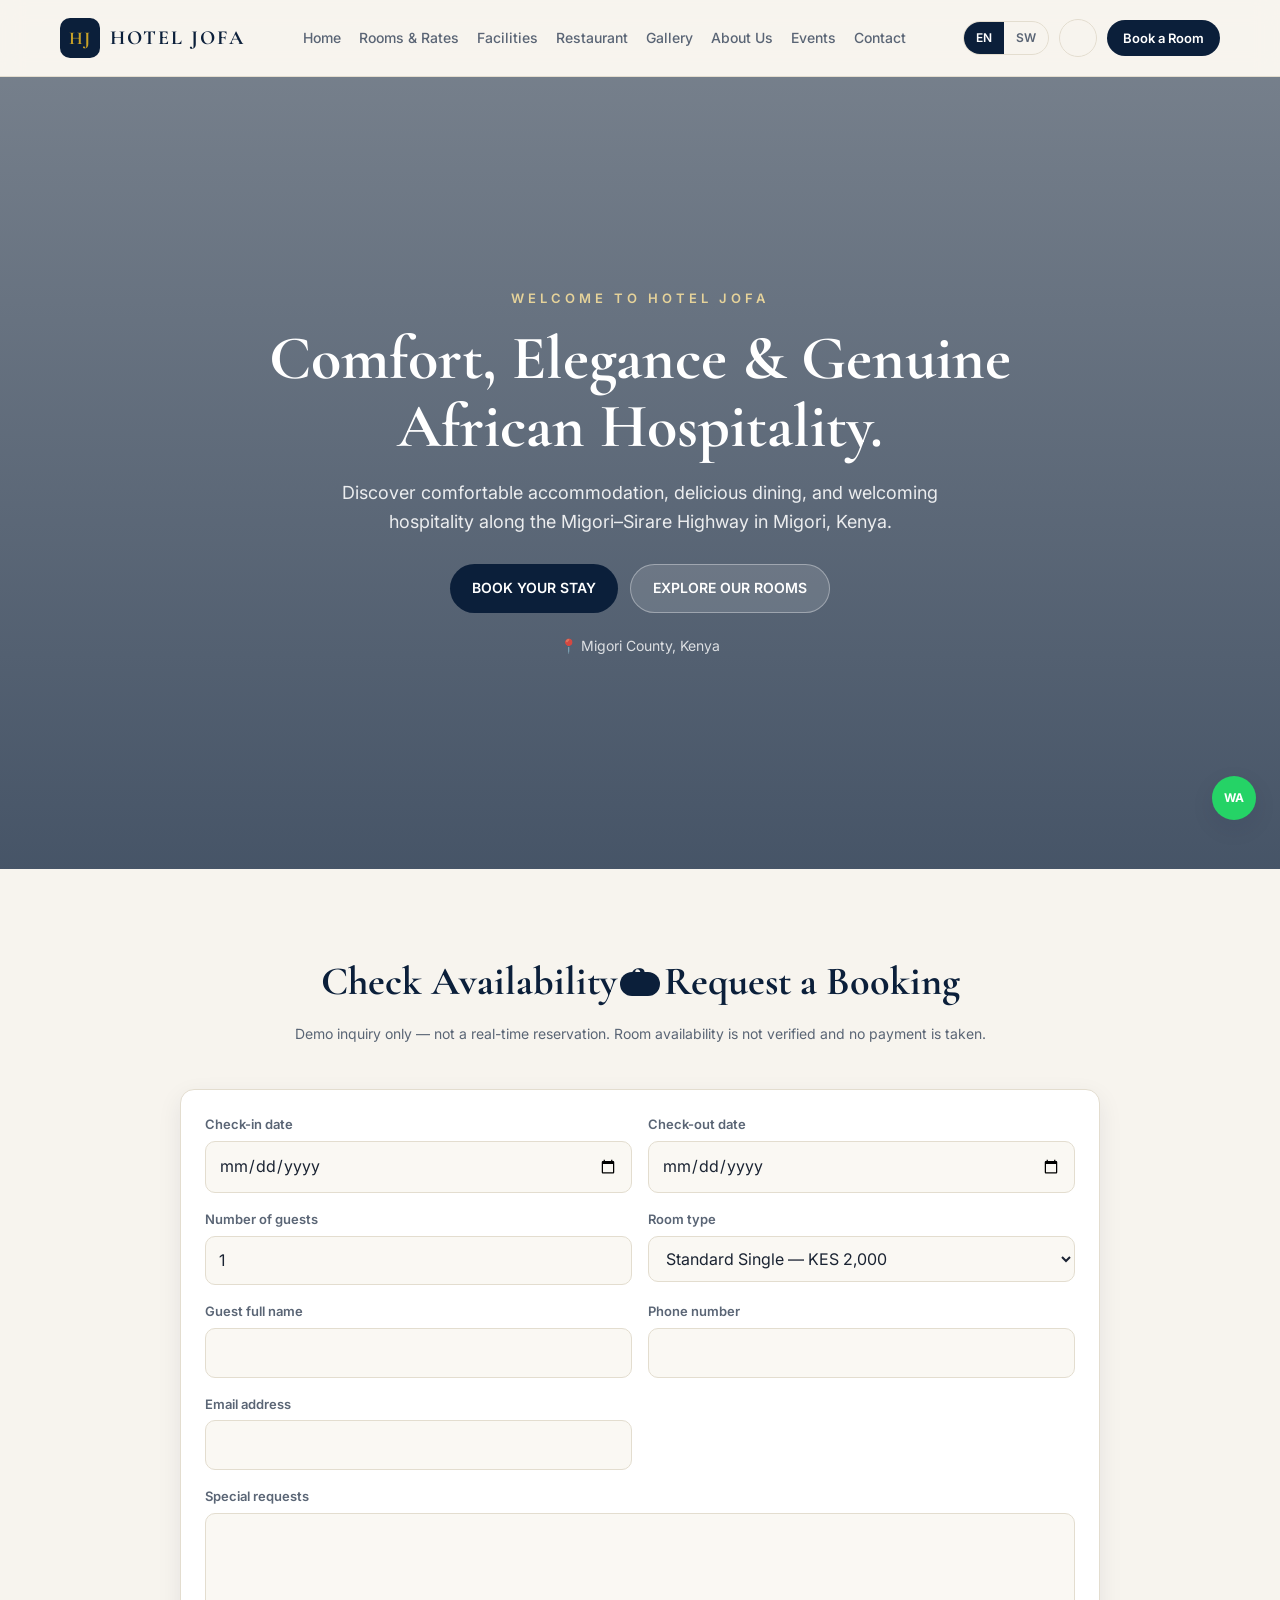
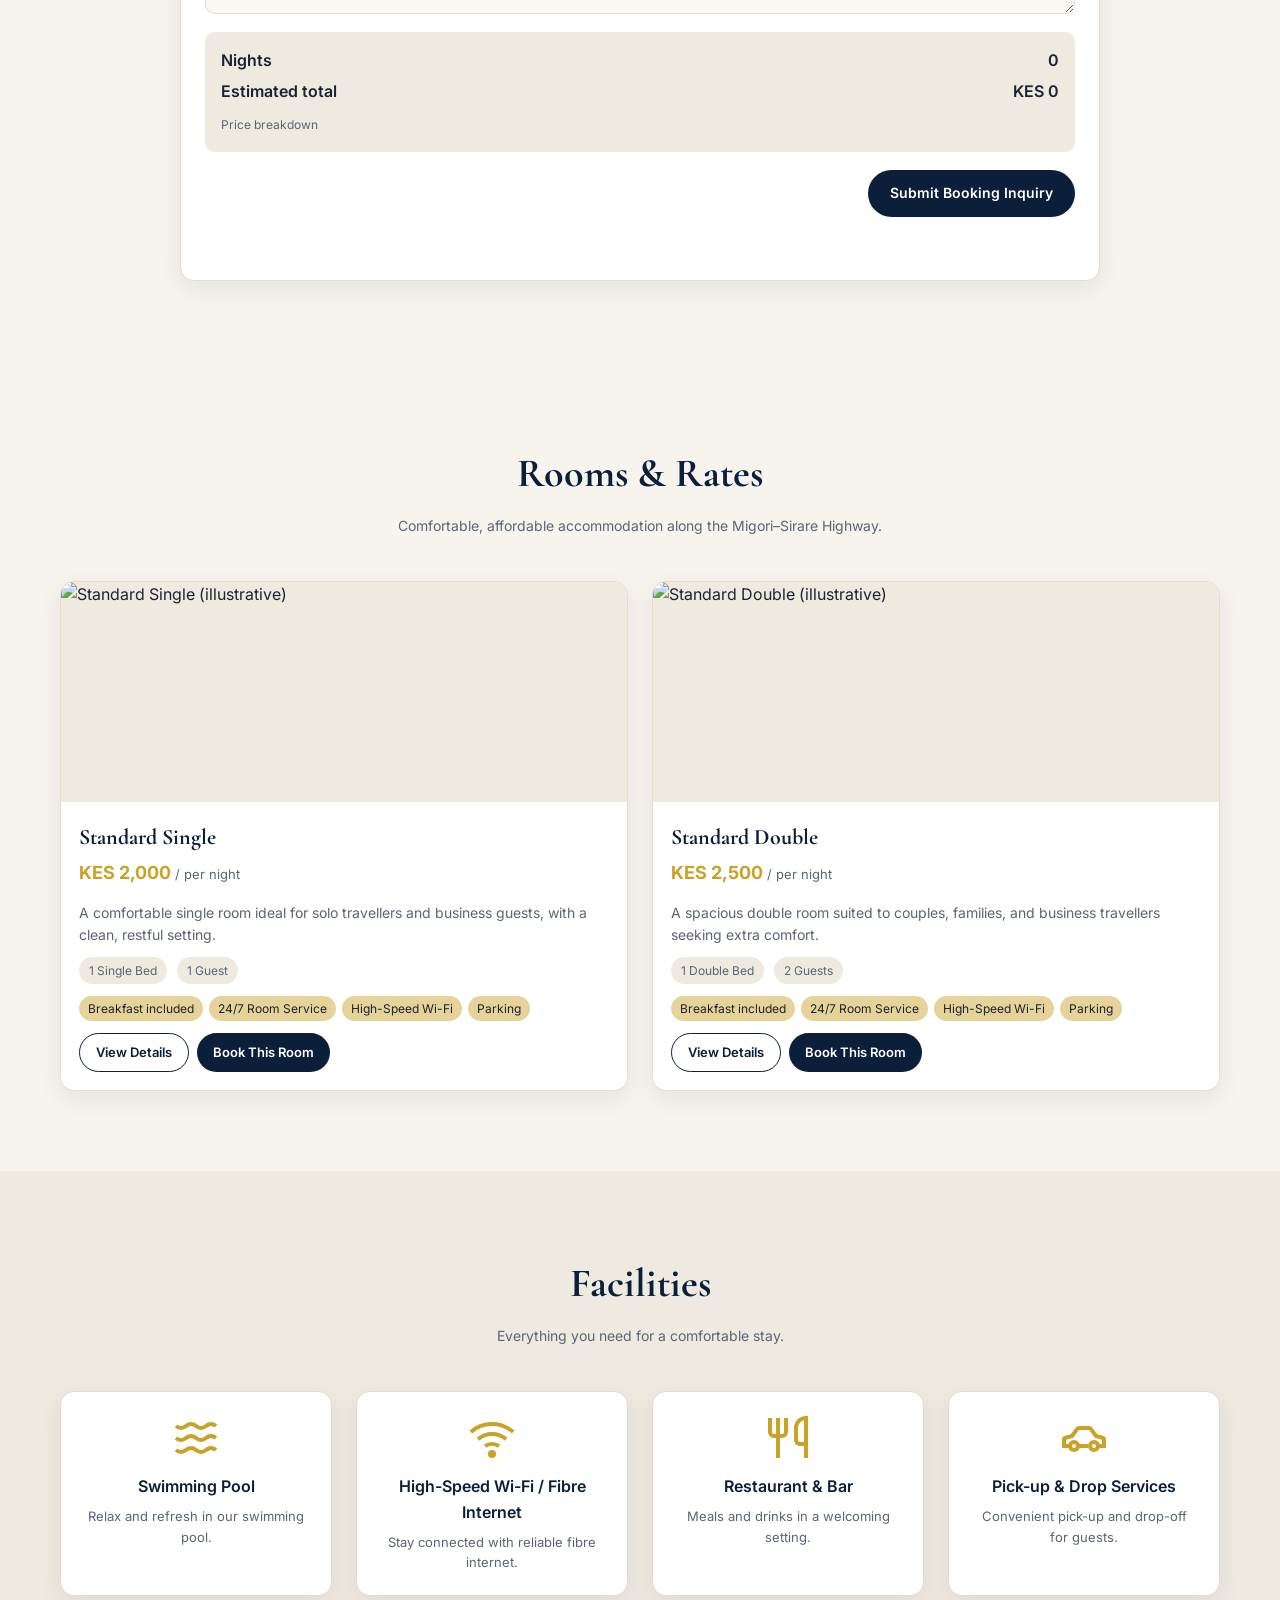
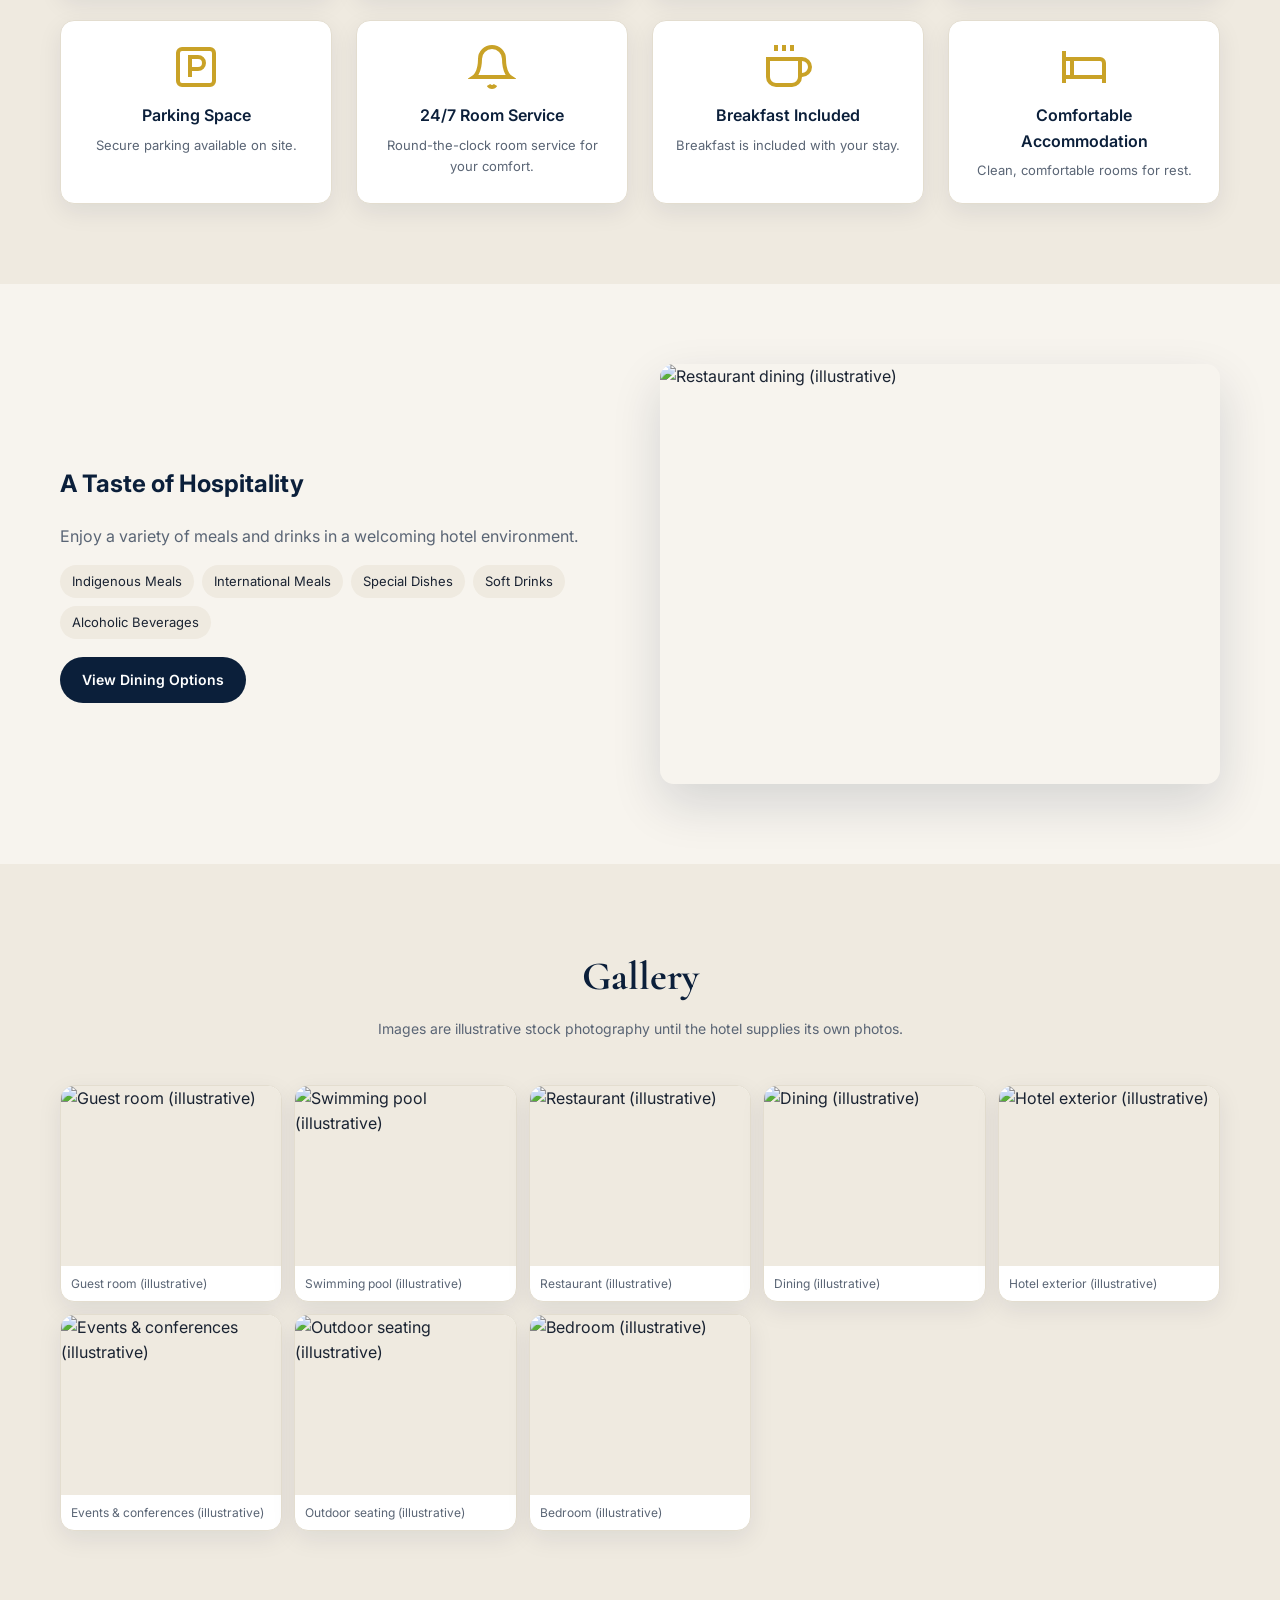
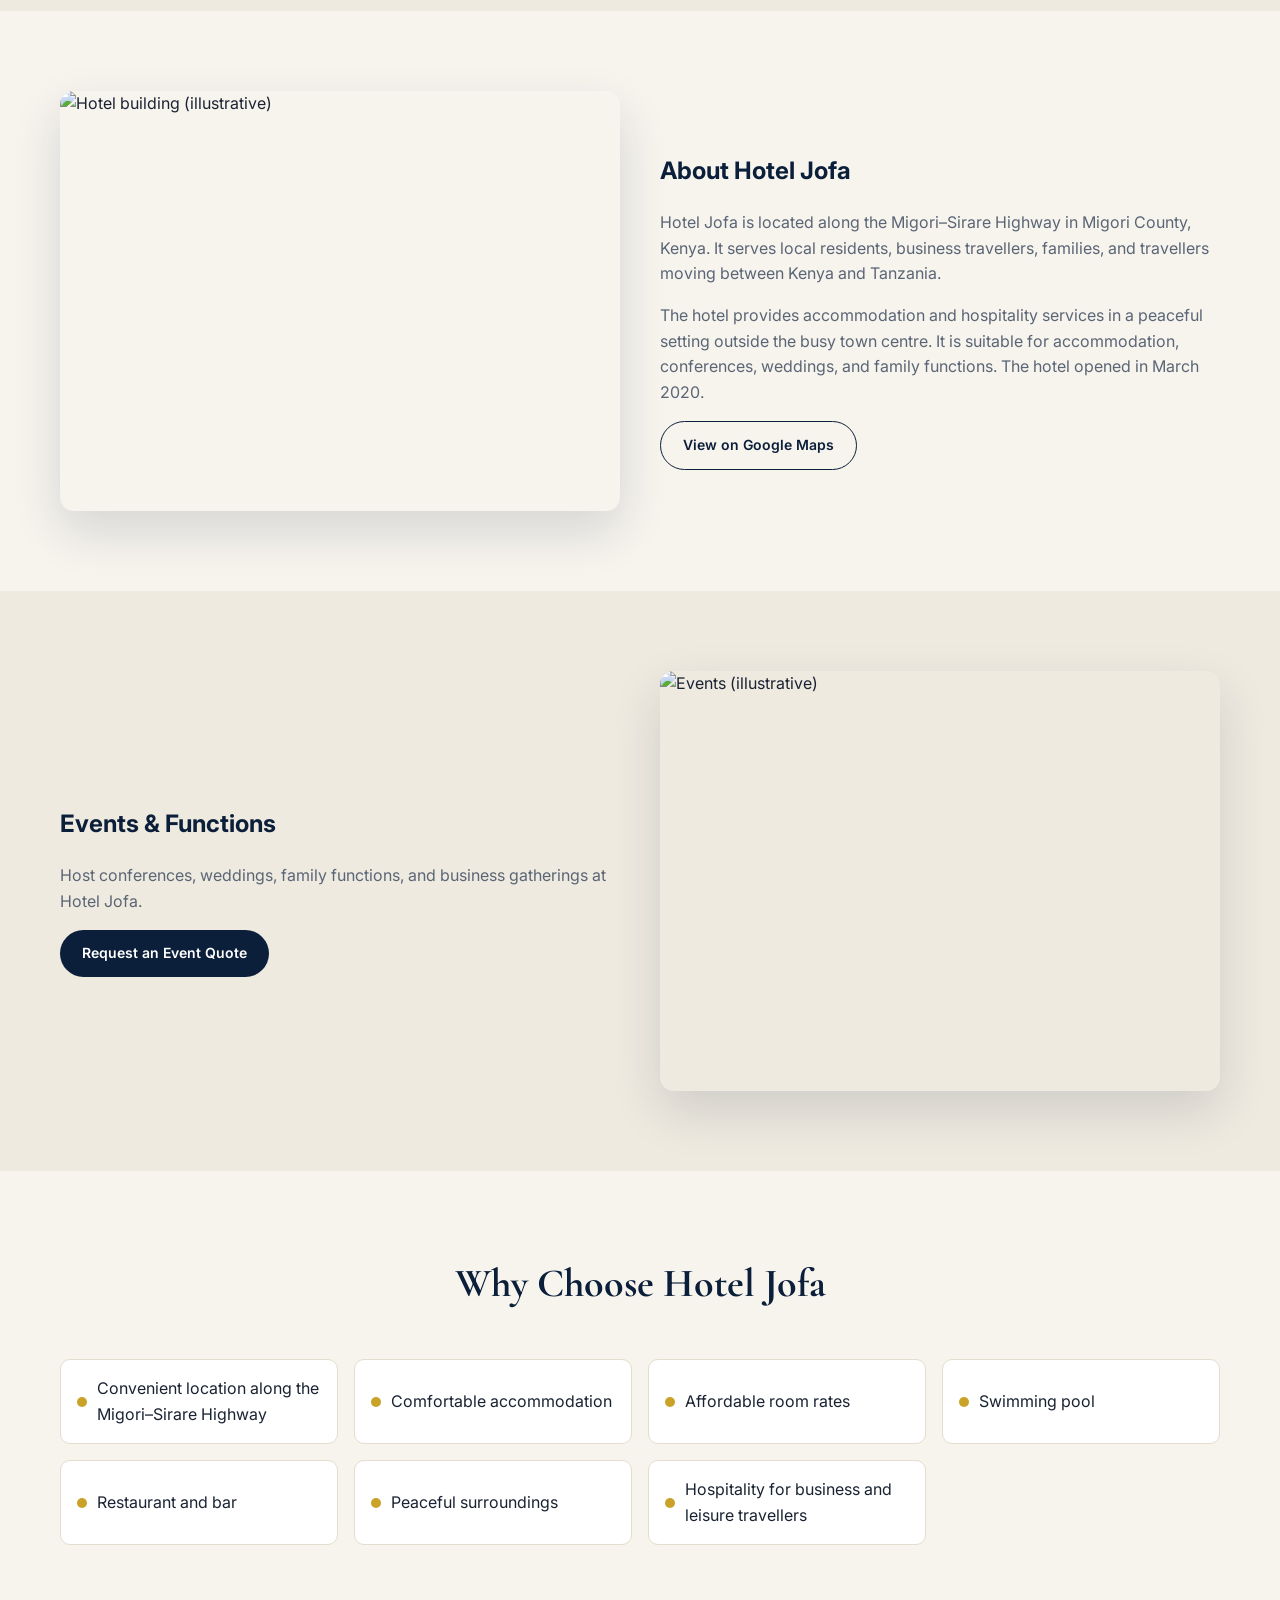
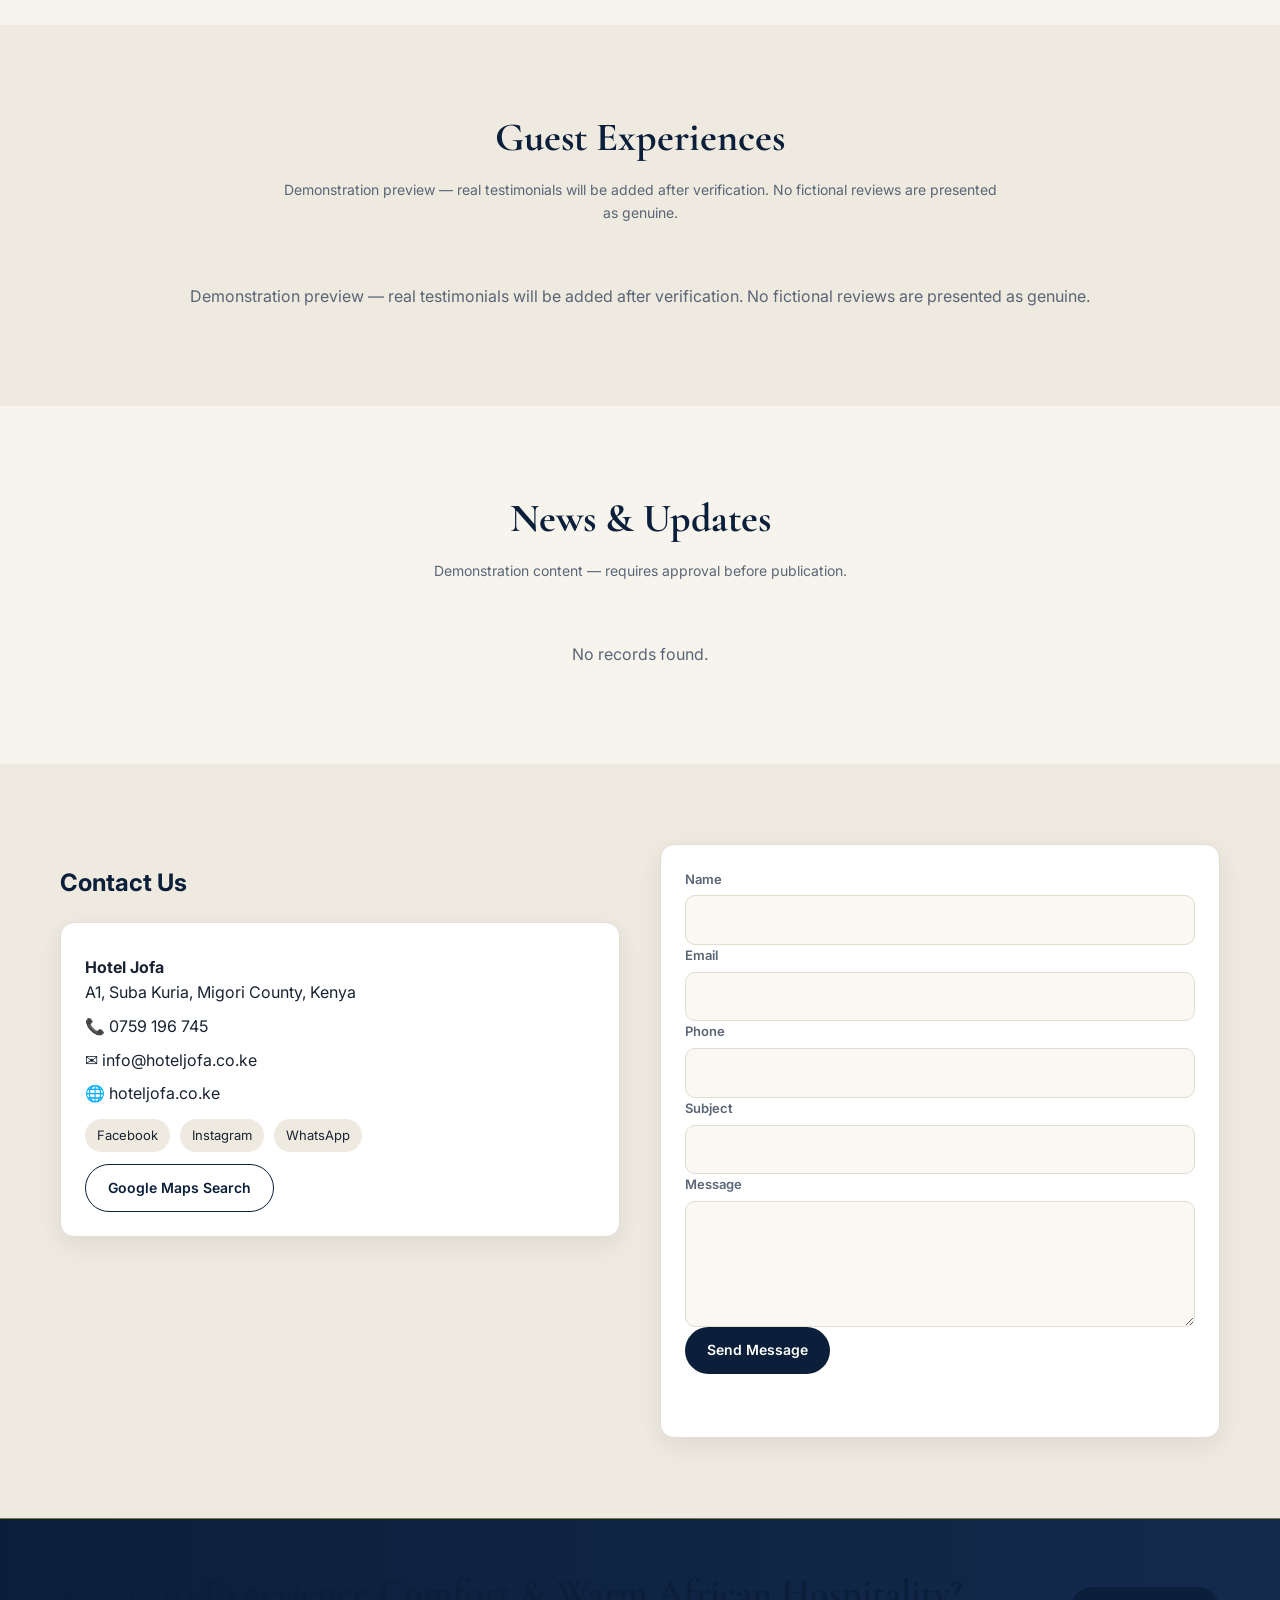
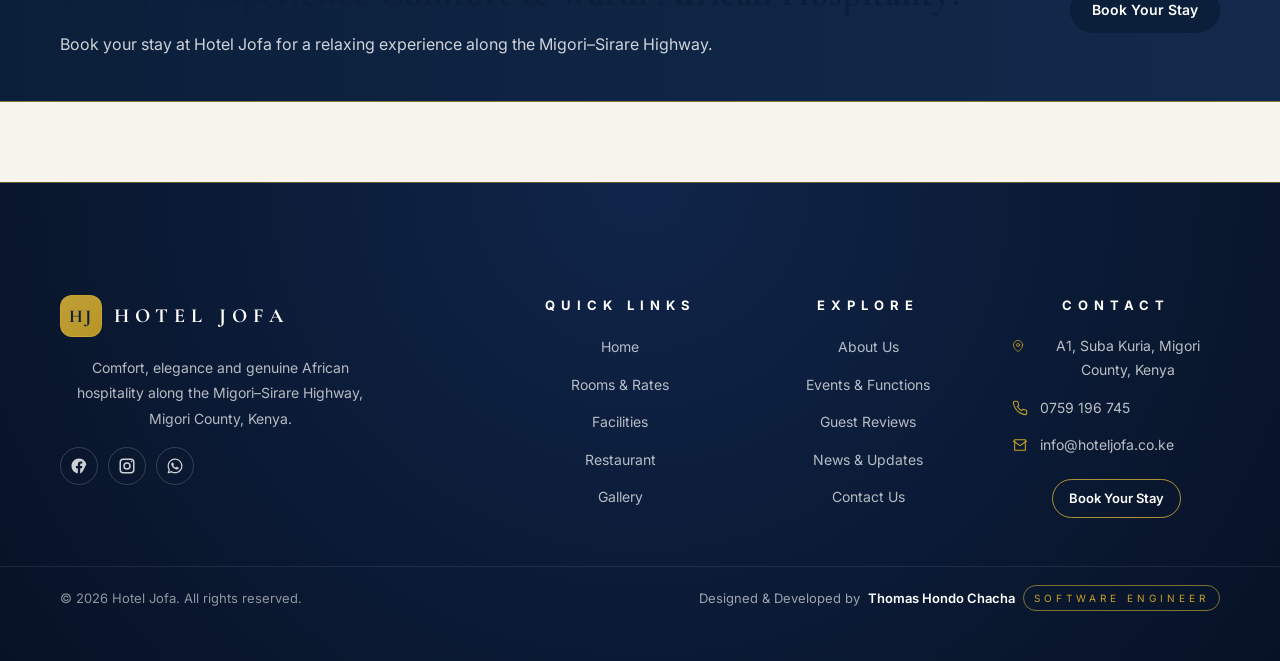
==== commit 22506a30: "SEO, schema.org, og:image, clean copy, CTA banner" ====
--- a/index.html
+++ b/index.html
@@ -4,12 +4,42 @@
   <meta charset="UTF-8" />
   <meta name="viewport" content="width=device-width, initial-scale=1.0" />
   <title>HOTEL JOFA — Comfort, Elegance & Genuine African Hospitality | Migori, Kenya</title>
-  <meta name="description" content="Hotel Jofa — comfortable accommodation, dining, swimming pool and events along the Migori–Sirare Highway in Migori County, Kenya." />
+  <meta name="description" content="Hotel Jofa offers comfortable accommodation, delicious dining, event spaces and warm African hospitality along the Migori–Sirare Highway in Migori County, Kenya." />
   <meta name="google-site-verification" content="Zjza8ux1JEEX4x9pArn4MusH8MYtW-jPq8cYfXP0-us" />
-  <meta property="og:title" content="HOTEL JOFA — Migori, Kenya" />
-  <meta property="og:description" content="Comfortable accommodation, delicious dining and welcoming hospitality along the Migori–Sirare Highway." />
+  <meta property="og:title" content="HOTEL JOFA — Comfort, Elegance & Genuine African Hospitality | Migori, Kenya" />
+  <meta property="og:description" content="Comfortable accommodation, dining, conferences, weddings and warm African hospitality along the Migori–Sirare Highway." />
   <meta property="og:type" content="website" />
+  <meta property="og:url" content="https://jofa-hotel.vercel.app/" />
+  <meta property="og:image" content="https://images.unsplash.com/photo-1575429198097-0414ec08e8cd?auto=format&fit=crop&w=1200&q=80" />
   <meta property="og:locale" content="en_KE" />
+  <meta name="twitter:card" content="summary_large_image" />
+  <meta name="twitter:title" content="HOTEL JOFA — Comfort, Elegance & Genuine African Hospitality | Migori, Kenya" />
+  <meta name="twitter:description" content="Comfortable accommodation, dining, events & genuine African hospitality." />
+  <meta name="twitter:image" content="https://images.unsplash.com/photo-1575429198097-0414ec08e8cd?auto=format&fit=crop&w=1200&q=80" />
+  <script type="application/ld+json">
+  {
+    "@context": "https://schema.org",
+    "@type": "Hotel",
+    "name": "Hotel Jofa",
+    "description": "Hotel Jofa offers comfortable accommodation, dining, event spaces and genuine African hospitality along the Migori–Sirare Highway in Migori County, Kenya.",
+    "url": "https://jofa-hotel.vercel.app/",
+    "telephone": "+254759196745",
+    "address": {
+      "@type": "PostalAddress",
+      "streetAddress": "A1, Suba Kuria",
+      "addressLocality": "Migori",
+      "addressRegion": "Migori County",
+      "addressCountry": "KE"
+    },
+    "geo": {
+      "@type": "GeoCoordinates",
+      "latitude": -1.0634,
+      "longitude": 34.4731
+    },
+    "image": "https://images.unsplash.com/photo-1575429198097-0414ec08e8cd?auto=format&fit=crop&w=1200&q=80",
+    "priceRange": "KES 2000 - KES 2500"
+  }
+  </script>
   <link rel="icon" href="data:image/svg+xml,%3Csvg xmlns='http://www.w3.org/2000/svg' viewBox='0 0 64 64'%3E%3Crect width='64' height='64' rx='12' fill='%230b1f3a'/%3E%3Ctext x='32' y='42' font-size='26' text-anchor='middle' fill='%23d4af37' font-family='serif' font-weight='700'%3EHJ%3C/text%3E%3C/svg%3E" />
   <link rel="preconnect" href="https://fonts.googleapis.com" />
   <link rel="preconnect" href="https://fonts.gstatic.com" crossorigin />
@@ -225,8 +255,8 @@
   <section class="section section-alt" id="testimonials">
     <div class="container">
       <div class="section-head">
-        <h2 data-i18n="test.title">Guest Experiences</h2>
-        <p class="section-sub" data-i18n="test.note">Demonstration preview — real testimonials will be added after verification. No fictional reviews are presented as genuine.</p>
+        <h2 data-i18n="test.title">What Our Guests Say</h2>
+        <p class="section-sub" data-i18n="test.note">Genuine hospitality is at the heart of every stay at Hotel Jofa.</p>
       </div>
       <div class="cards-grid" id="testimonialsGrid"></div>
     </div>
@@ -237,7 +267,7 @@
     <div class="container">
       <div class="section-head">
         <h2 data-i18n="news.title">News &amp; Updates</h2>
-        <p class="section-sub" data-i18n="news.note">Demonstration content — requires approval before publication.</p>
+        <p class="section-sub" data-i18n="news.note">Stay up to date with the latest happenings at Hotel Jofa.</p>
       </div>
       <div class="cards-grid" id="newsGrid"></div>
     </div>
@@ -271,6 +301,17 @@
         <p class="form-error" id="ctError" role="alert"></p>
         <p class="form-success" id="ctSuccess"></p>
       </form>
+    </div>
+  </section>
+
+  <!-- ============ CTA BANNER ============ -->
+  <section class="cta-banner">
+    <div class="container cta-banner-inner">
+      <div>
+        <h2>Ready to Experience Comfort &amp; Warm African Hospitality?</h2>
+        <p>Book your stay at Hotel Jofa for a relaxing experience along the Migori–Sirare Highway.</p>
+      </div>
+      <a href="#booking" class="btn btn-primary">Book Your Stay</a>
     </div>
   </section>
 
--- a/css/style.css
+++ b/css/style.css
@@ -331,6 +331,24 @@
   .footer-credit-pro { justify-content: center; }
 }
 
+/* ---------- CTA Banner ---------- */
+.cta-banner {
+  background: linear-gradient(90deg, #0b1f3a 0%, #132a4d 100%);
+  color: #fff;
+  border-top: 1px solid rgba(212,175,55,.6);
+  border-bottom: 1px solid rgba(212,175,55,.6);
+}
+.cta-banner-inner {
+  display: flex; align-items: center; justify-content: space-between; gap: 24px;
+  padding: 44px 20px;
+}
+.cta-banner h2 {
+  margin: 0 0 8px;
+  font-family: var(--font-display);
+  font-size: clamp(26px, 4vw, 38px);
+}
+.cta-banner p { margin: 0; color: rgba(255,255,255,.8); }
+
 /* ---------- Responsive ---------- */
 @media (max-width: 1024px) {
   .nav { display: none; }
@@ -342,6 +360,7 @@
   .form-grid { grid-template-columns: 1fr; }
   .hero { min-height: 78vh; }
   .section { padding: 56px 0; }
+  .cta-banner-inner { flex-direction: column; text-align: center; }
 }
 @media (prefers-reduced-motion: reduce) {
   * { animation: none !important; transition: none !important; scroll-behavior: auto !important; }
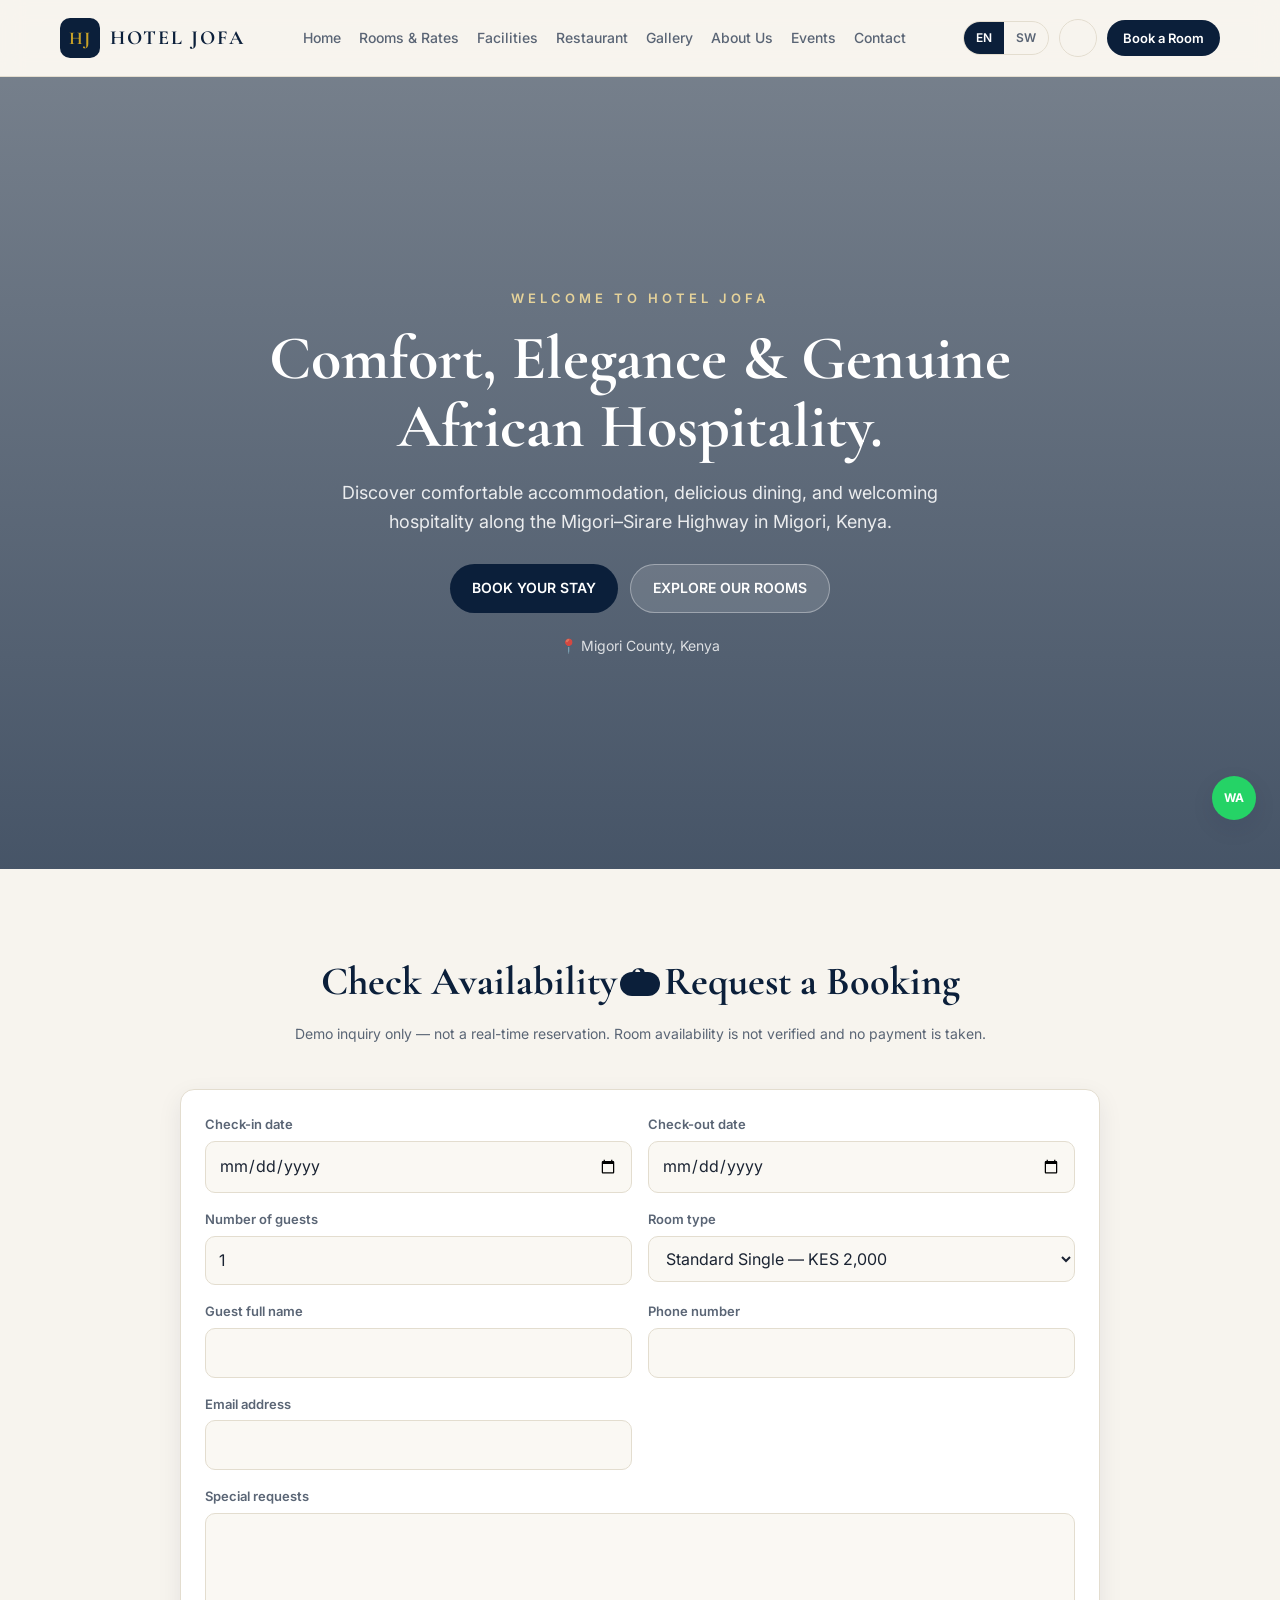
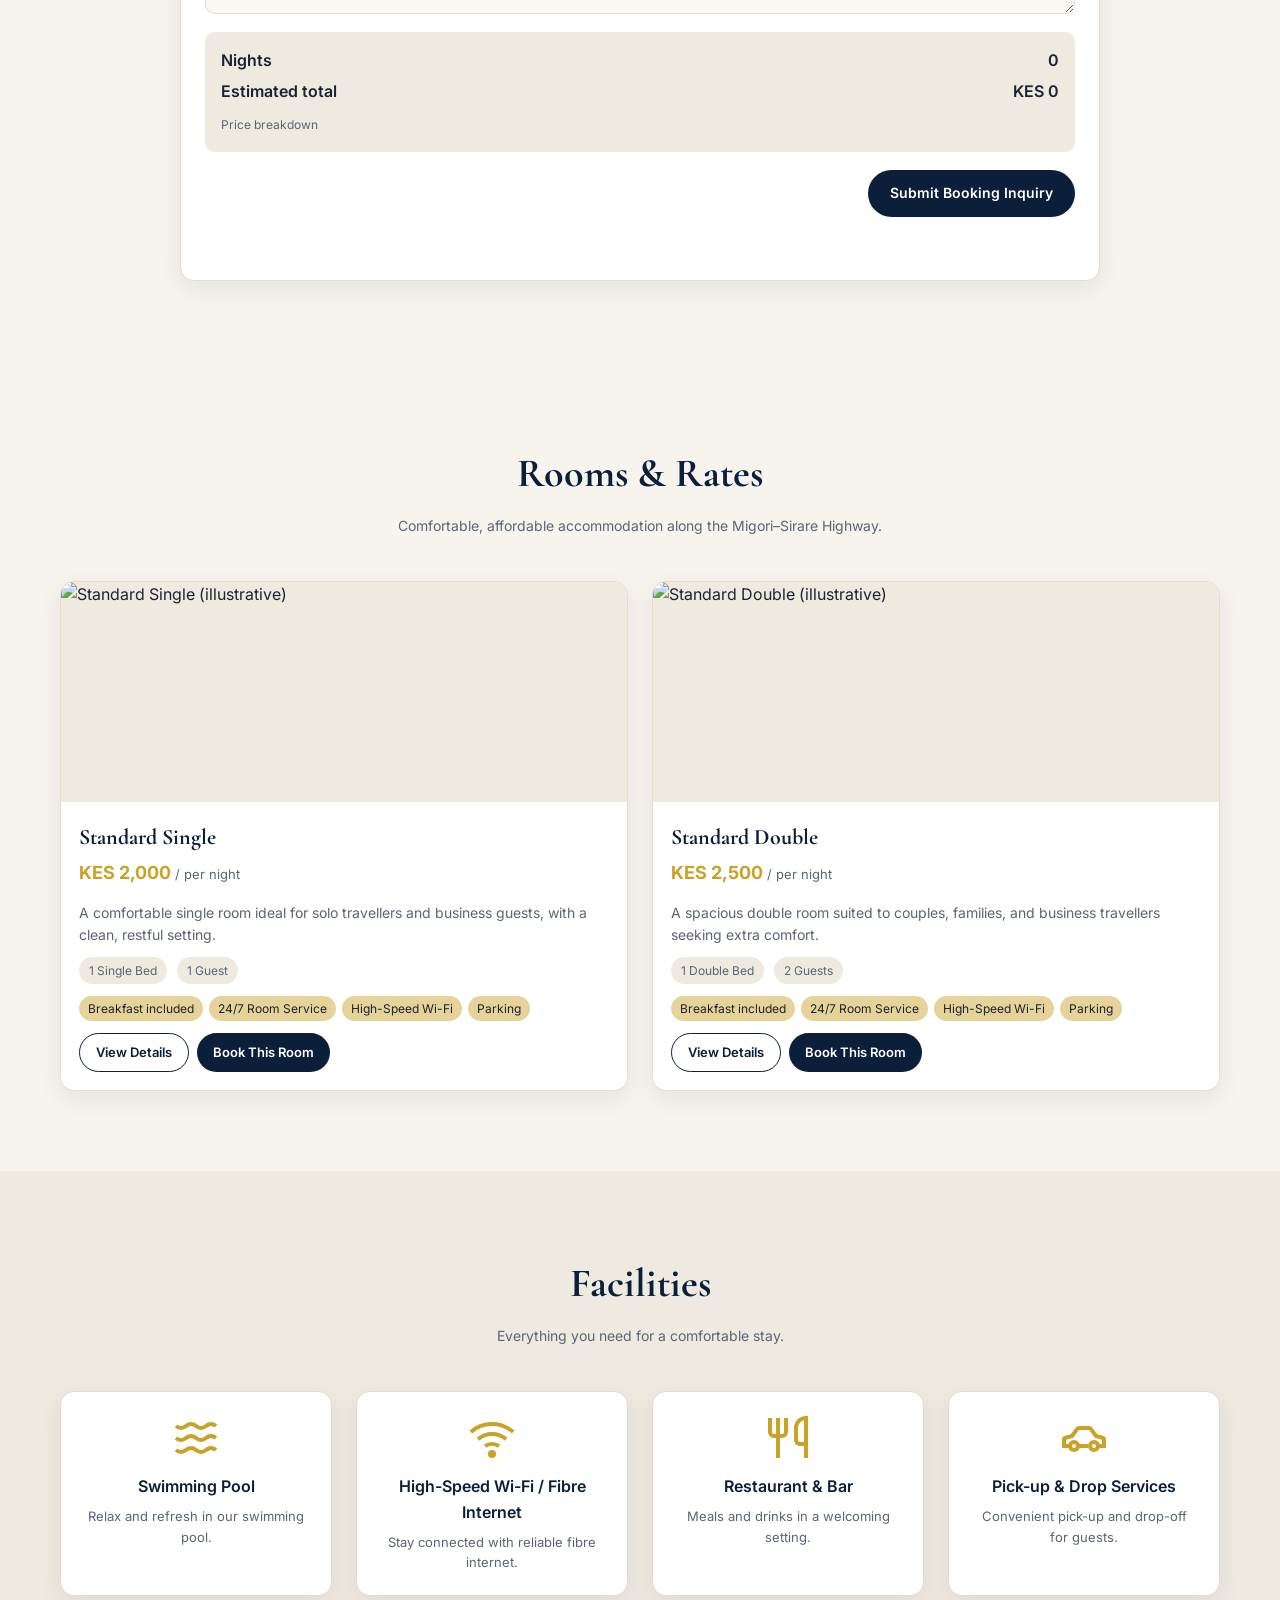
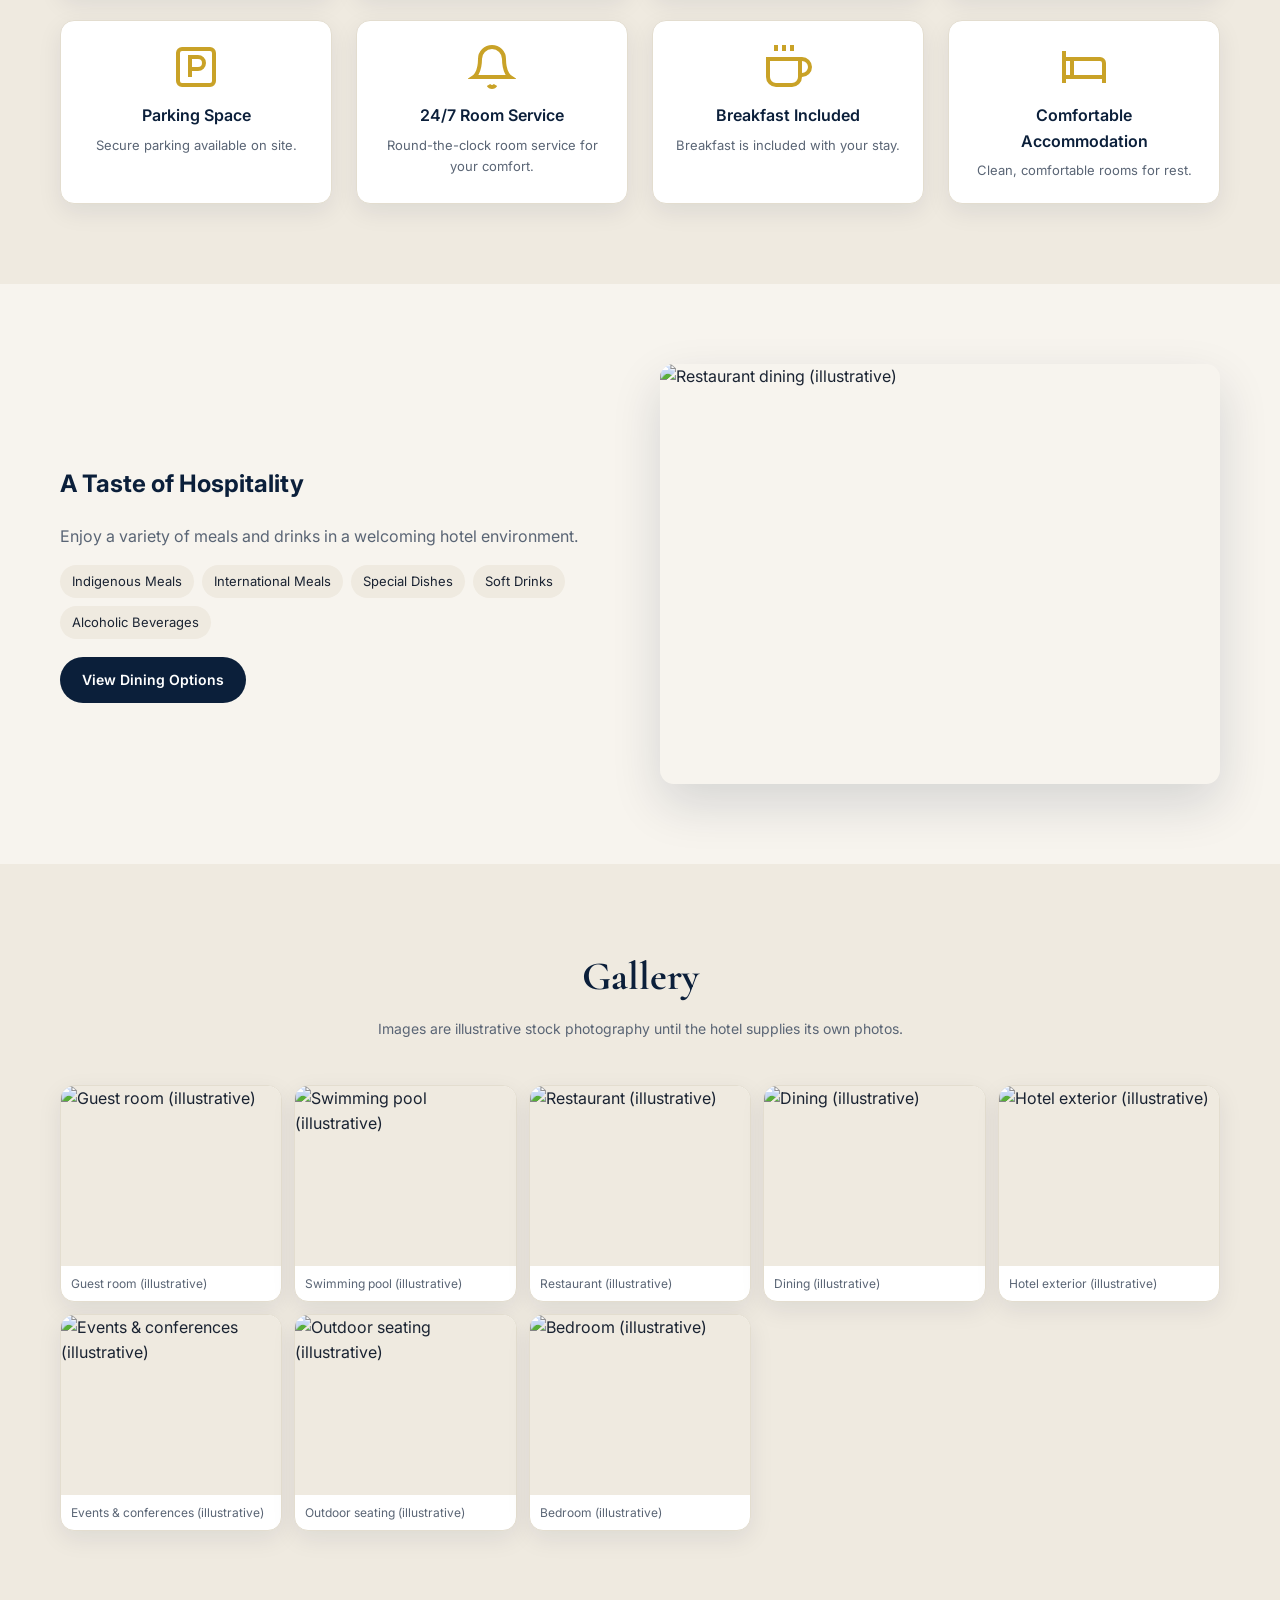
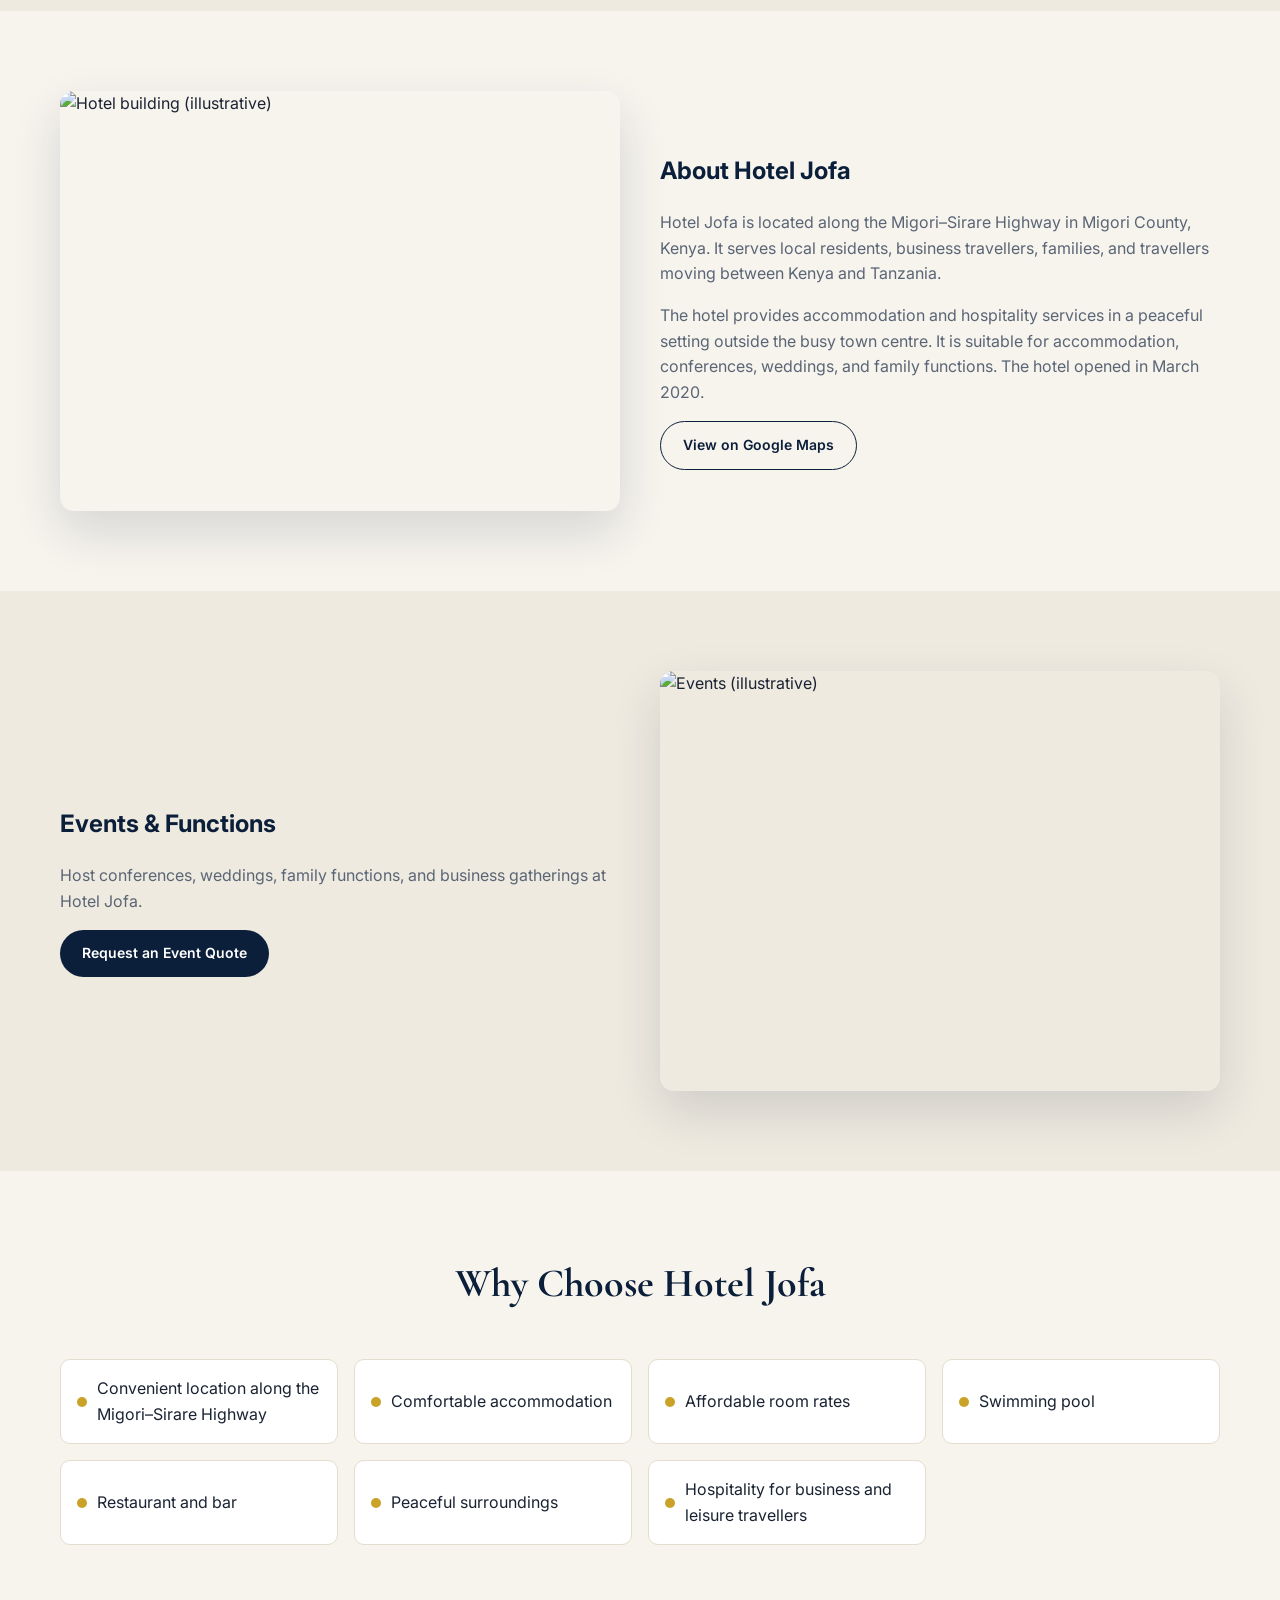
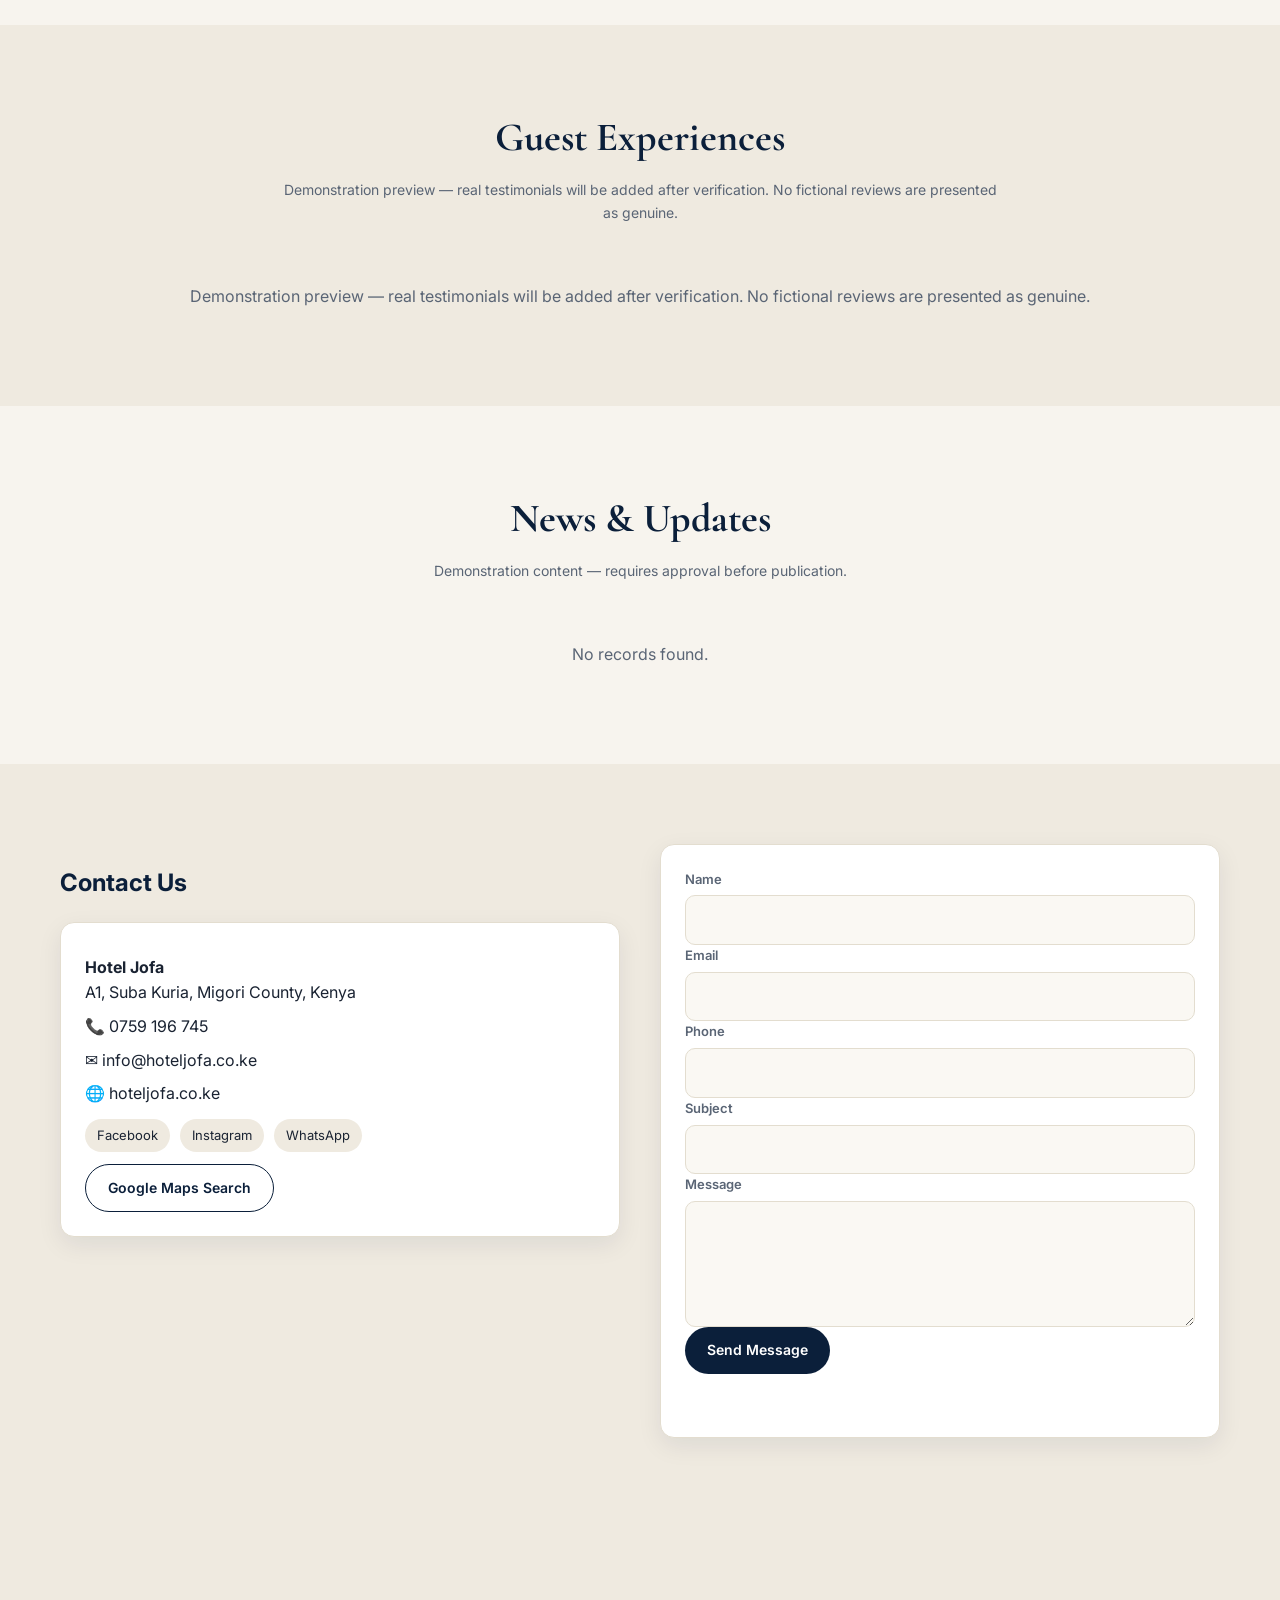
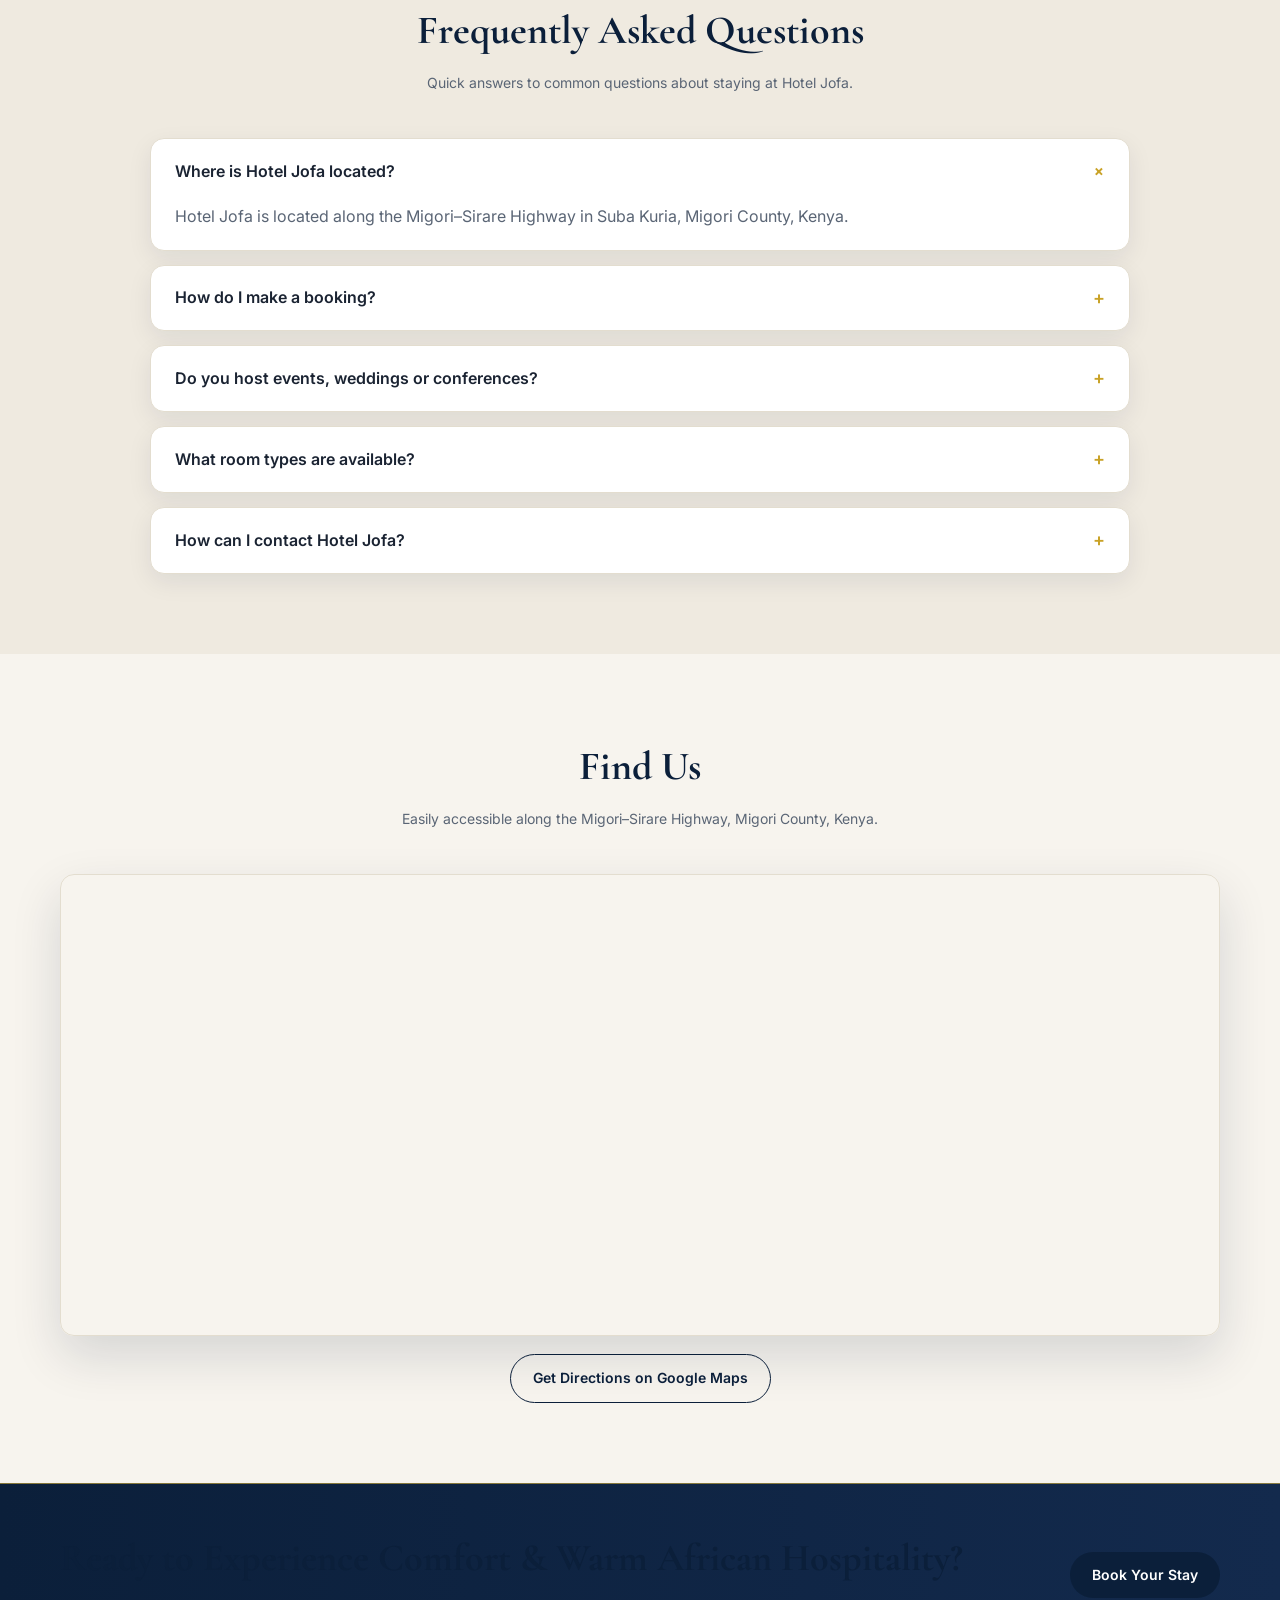
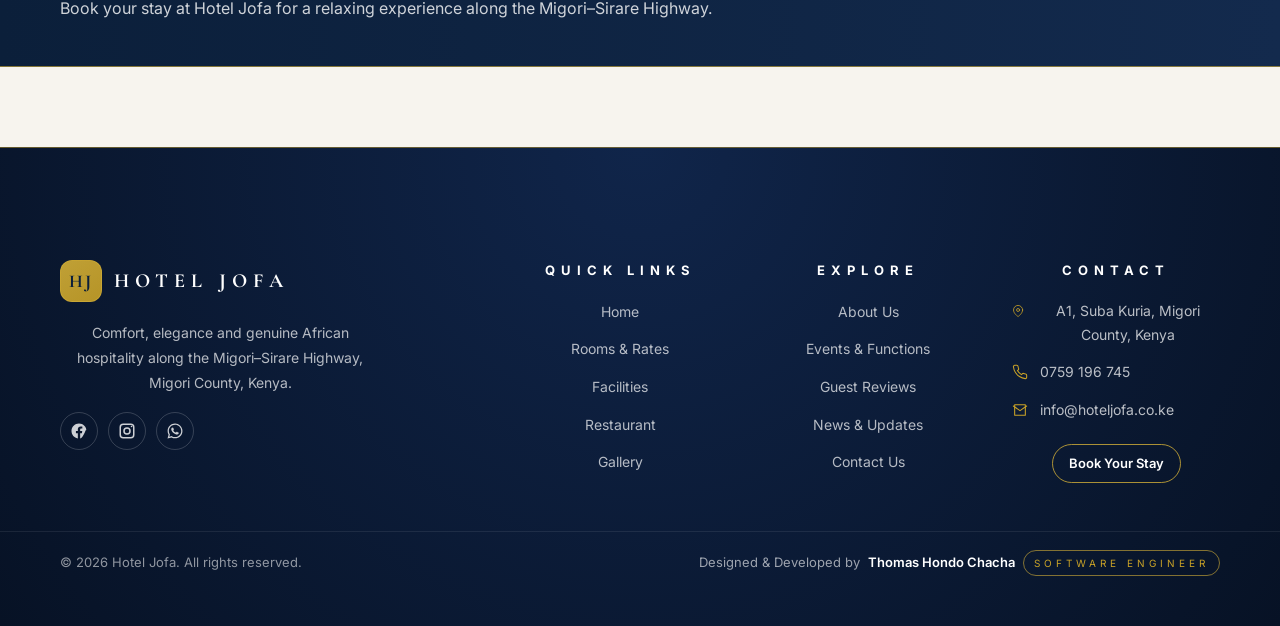
==== commit f4ffc29f: "Add FAQ section, Google Maps embed, professional UX" ====
--- a/index.html
+++ b/index.html
@@ -304,6 +304,64 @@
     </div>
   </section>
 
+  <!-- ============ FAQ ============ -->
+  <section class="section section-alt" id="faq">
+    <div class="container">
+      <div class="section-head">
+        <h2>Frequently Asked Questions</h2>
+        <p class="section-sub">Quick answers to common questions about staying at Hotel Jofa.</p>
+      </div>
+      <div class="faq-list">
+        <details class="faq-item" open>
+          <summary>Where is Hotel Jofa located?</summary>
+          <div class="faq-content">
+            <p>Hotel Jofa is located along the Migori–Sirare Highway in Suba Kuria, Migori County, Kenya.</p>
+          </div>
+        </details>
+        <details class="faq-item">
+          <summary>How do I make a booking?</summary>
+          <div class="faq-content">
+            <p>Use the "Check Availability &amp; Request a Booking" form on this page with your check-in/check-out dates, room preference and contact details. Our team will get back to you with availability and rates.</p>
+          </div>
+        </details>
+        <details class="faq-item">
+          <summary>Do you host events, weddings or conferences?</summary>
+          <div class="faq-content">
+            <p>Yes. We host conferences, weddings, family functions and business gatherings. Use the "Request an Event Quote" button in the Events section for a tailored quote.</p>
+          </div>
+        </details>
+        <details class="faq-item">
+          <summary>What room types are available?</summary>
+          <div class="faq-content">
+            <p>We currently offer Standard Single and Standard Double rooms. See the "Rooms &amp; Rates" section for details and current rates.</p>
+          </div>
+        </details>
+        <details class="faq-item">
+          <summary>How can I contact Hotel Jofa?</summary>
+          <div class="faq-content">
+            <p>Call or WhatsApp us on <a href="tel:0759196745">0759 196 745</a>, email <a href="mailto:info@hoteljofa.co.ke">info@hoteljofa.co.ke</a>, or use the contact form on this page.</p>
+          </div>
+        </details>
+      </div>
+    </div>
+  </section>
+
+  <!-- ============ MAP ============ -->
+  <section class="section" id="location">
+    <div class="container">
+      <div class="section-head">
+        <h2>Find Us</h2>
+        <p class="section-sub">Easily accessible along the Migori–Sirare Highway, Migori County, Kenya.</p>
+      </div>
+      <div class="map-card">
+        <iframe title="Hotel Jofa Location Map" src="https://www.google.com/maps?q=Hotel%20Jofa%2C%20Migori%2C%20Kenya&output=embed" loading="lazy" referrerpolicy="no-referrer-when-downgrade" allowfullscreen></iframe>
+      </div>
+      <div class="map-actions">
+        <a class="btn btn-outline" href="https://www.google.com/maps/search/?api=1&query=Hotel%20Jofa%2C%20Migori%2C%20Kenya" target="_blank" rel="noopener">Get Directions on Google Maps</a>
+      </div>
+    </div>
+  </section>
+
   <!-- ============ CTA BANNER ============ -->
   <section class="cta-banner">
     <div class="container cta-banner-inner">
--- a/css/style.css
+++ b/css/style.css
@@ -349,6 +349,49 @@
 }
 .cta-banner p { margin: 0; color: rgba(255,255,255,.8); }
 
+/* ---------- FAQ ---------- */
+.faq-list { display: flex; flex-direction: column; gap: 14px; max-width: 980px; margin: 0 auto; }
+.faq-item {
+  background: var(--surface);
+  border: 1px solid var(--border);
+  border-radius: var(--radius);
+  box-shadow: var(--shadow);
+  overflow: hidden;
+}
+.faq-item summary {
+  list-style: none;
+  cursor: pointer;
+  padding: 18px 24px;
+  font-weight: 600;
+  display: flex; align-items: center; justify-content: space-between; gap: 16px;
+}
+.faq-item summary::-webkit-details-marker { display: none; }
+.faq-item summary::after {
+  content: "+";
+  font-size: 18px;
+  color: var(--gold);
+  transition: transform .25s ease;
+}
+.faq-item[open] summary::after { transform: rotate(45deg); }
+.faq-content { padding: 0 24px 20px; color: var(--text-muted); }
+.faq-content p { margin: 0; }
+
+/* ---------- Map ---------- */
+.map-card {
+  width: 100%;
+  border-radius: var(--radius);
+  overflow: hidden;
+  box-shadow: var(--shadow-lg);
+  border: 1px solid var(--border);
+}
+.map-card iframe {
+  width: 100%;
+  height: min(460px, 70vw);
+  border: 0;
+  display: block;
+}
+.map-actions { display: flex; justify-content: center; margin-top: 18px; }
+
 /* ---------- Responsive ---------- */
 @media (max-width: 1024px) {
   .nav { display: none; }
@@ -361,6 +404,8 @@
   .hero { min-height: 78vh; }
   .section { padding: 56px 0; }
   .cta-banner-inner { flex-direction: column; text-align: center; }
+  .faq-item summary { padding: 16px 18px; }
+  .faq-content { padding: 0 18px 18px; }
 }
 @media (prefers-reduced-motion: reduce) {
   * { animation: none !important; transition: none !important; scroll-behavior: auto !important; }
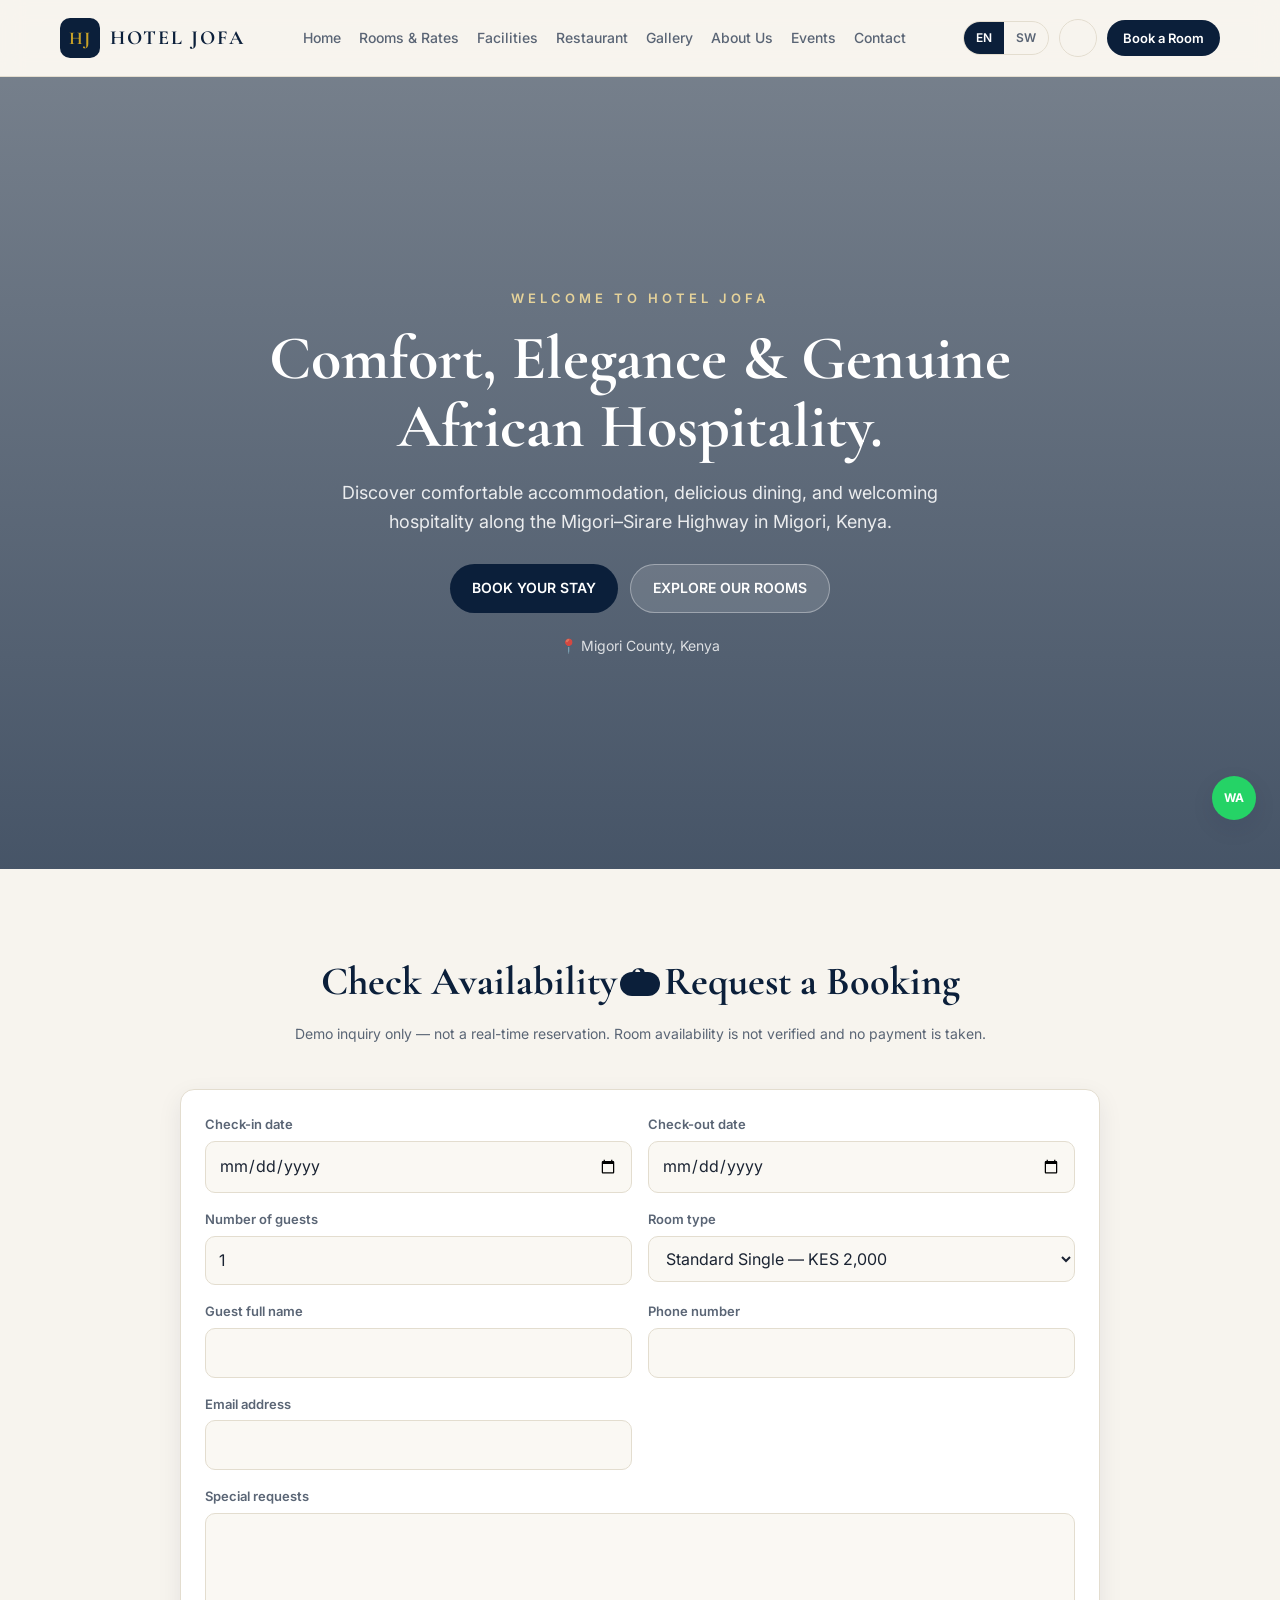
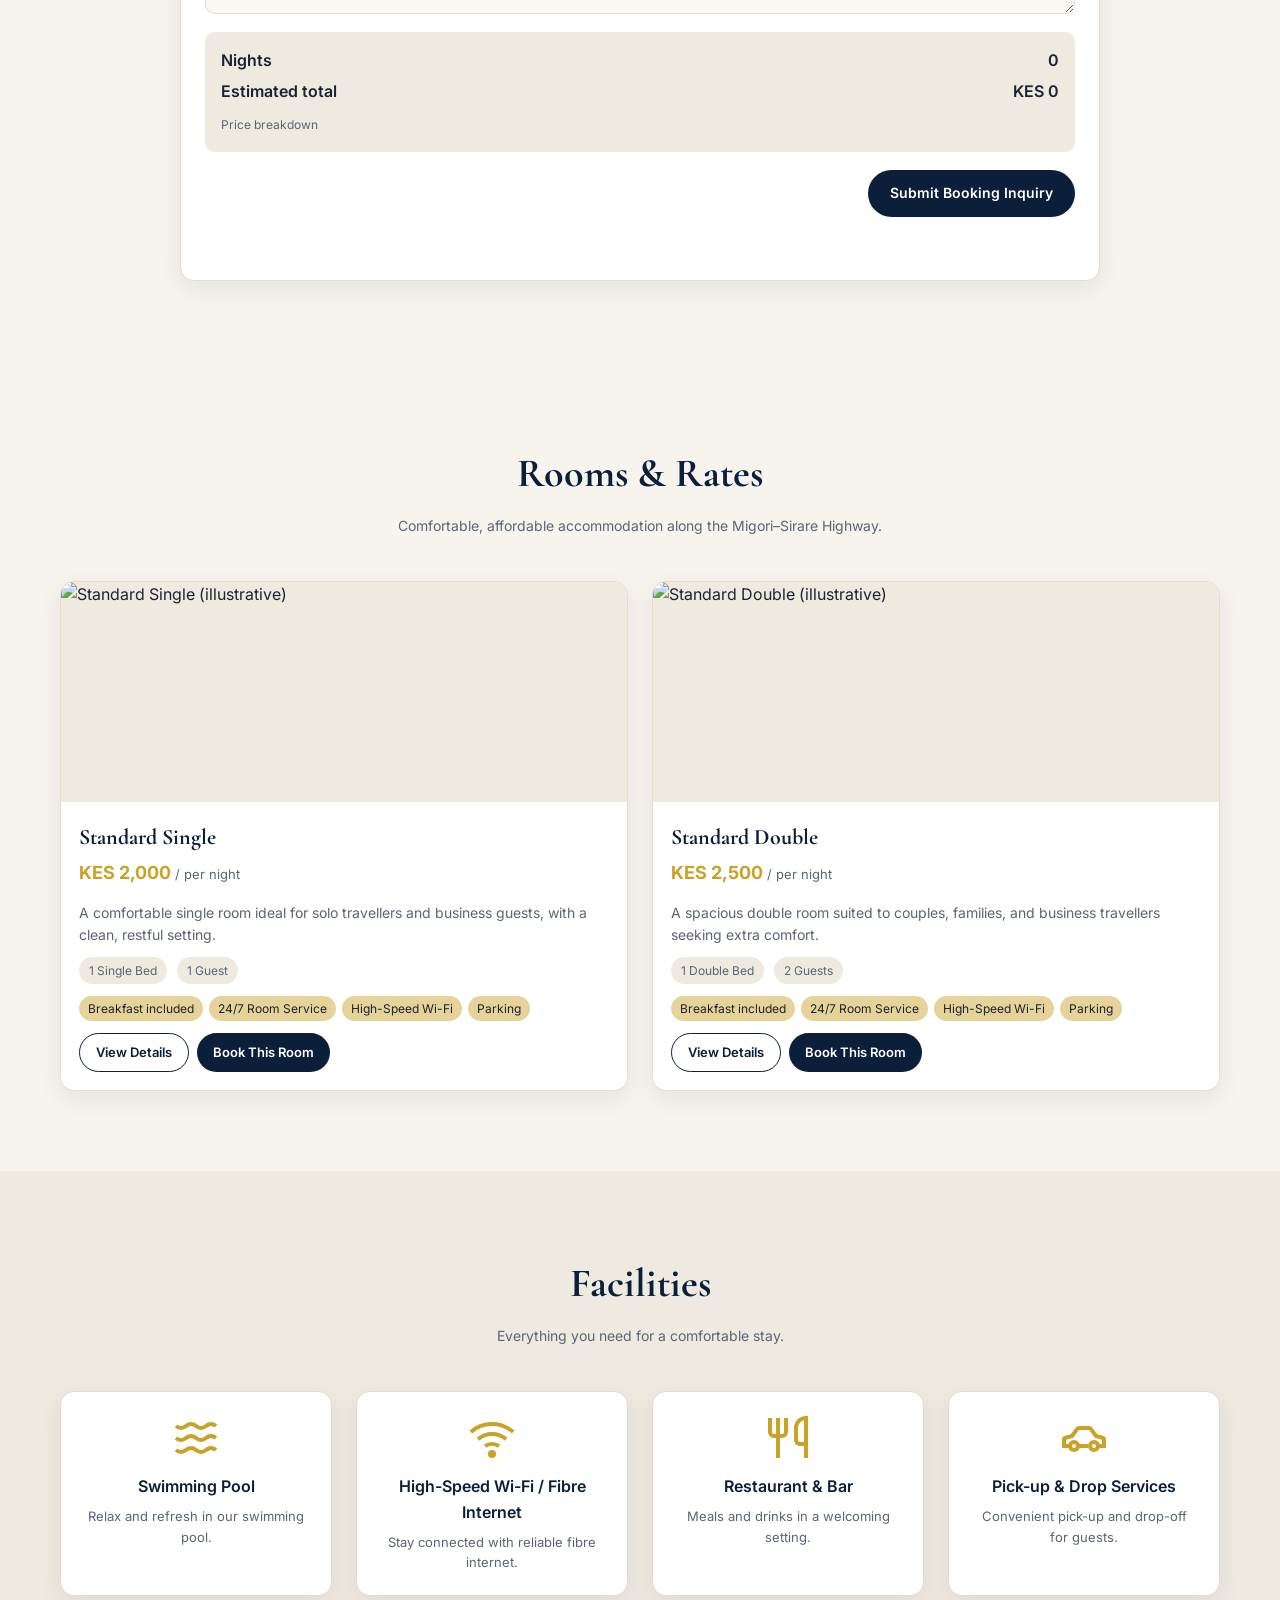
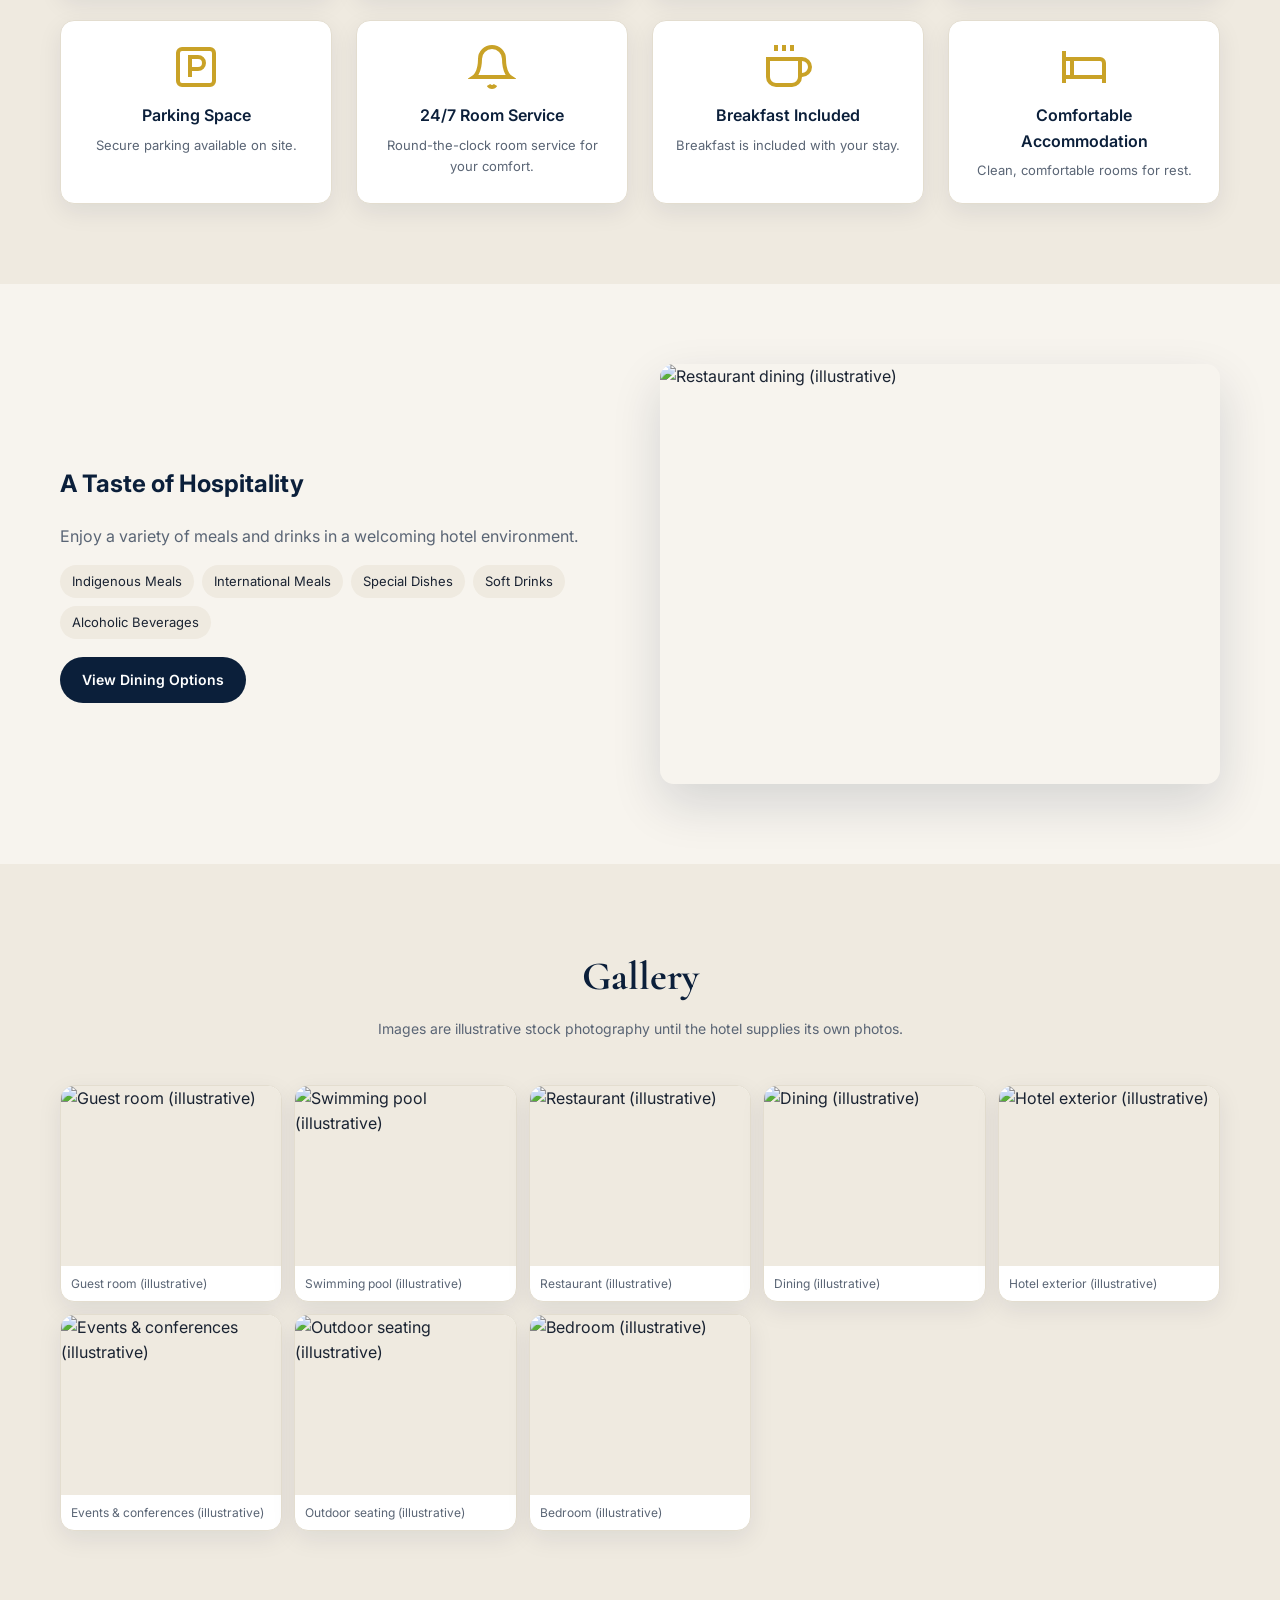
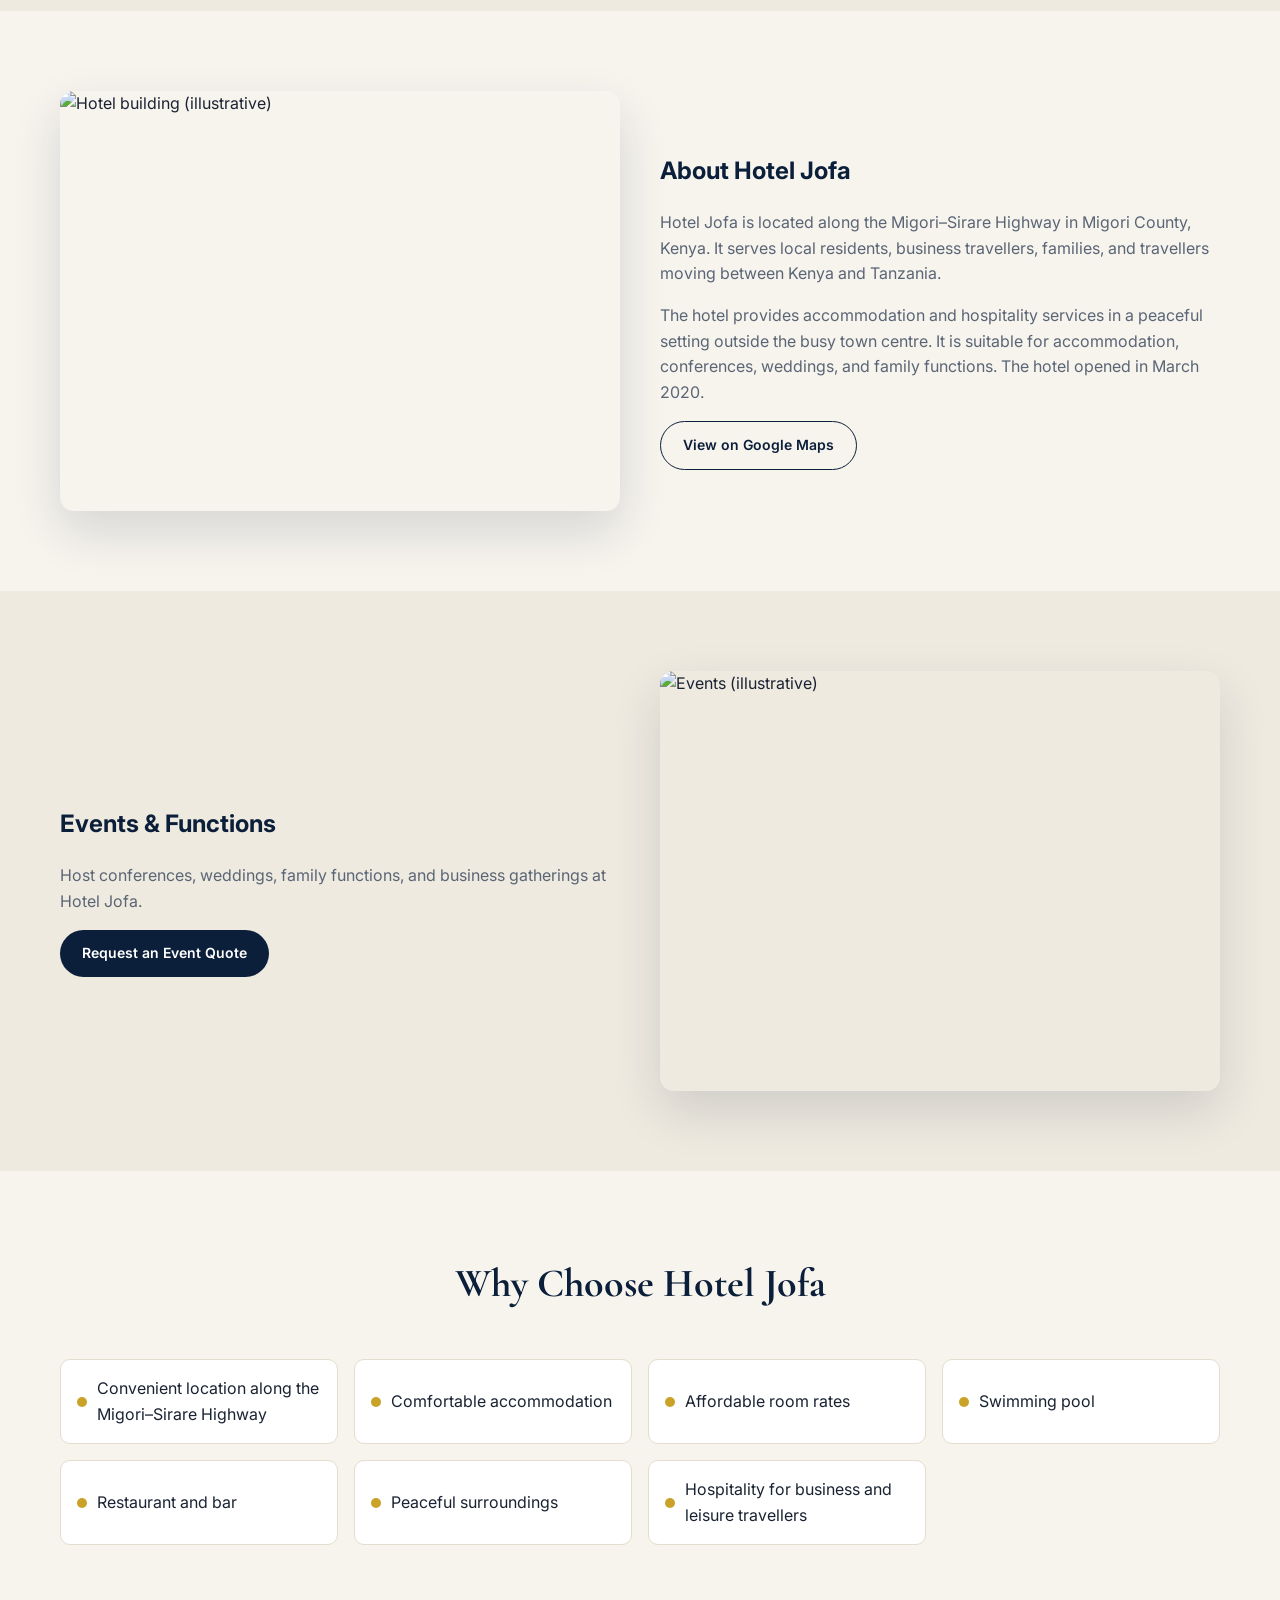
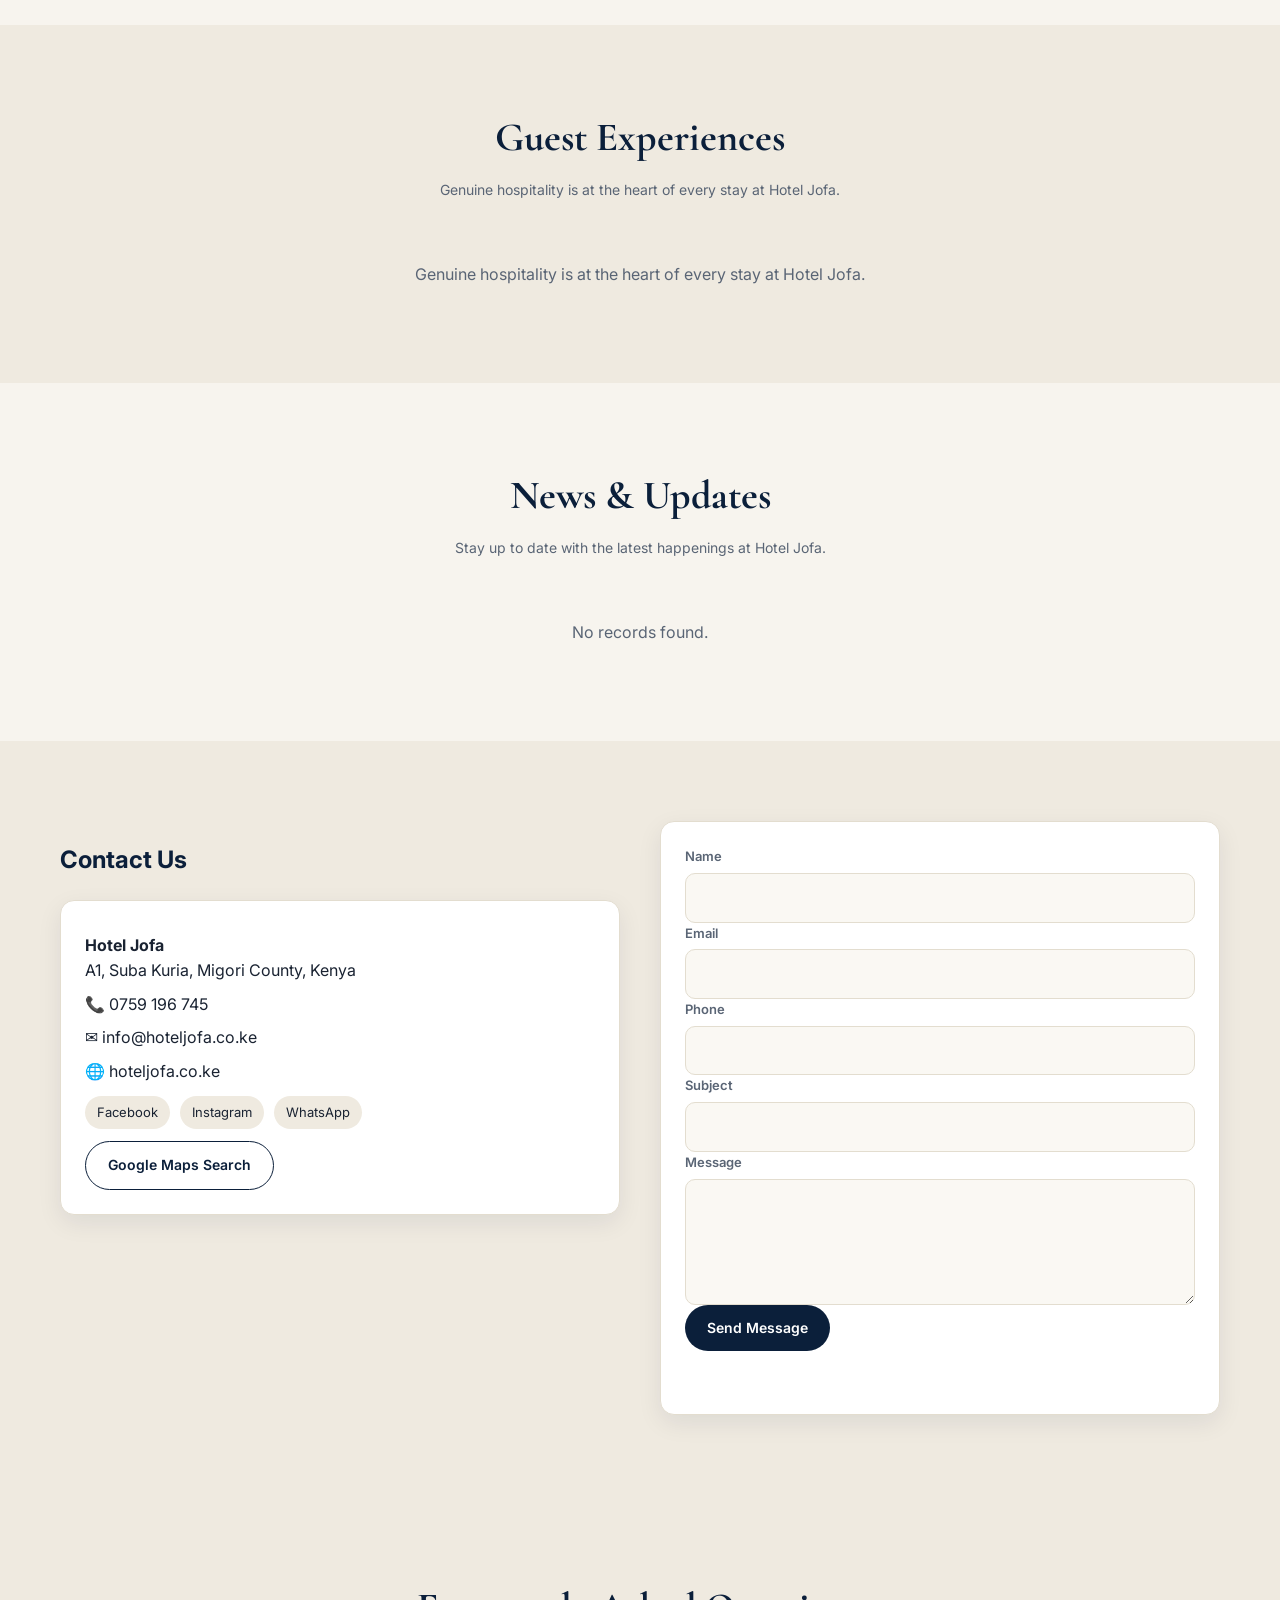
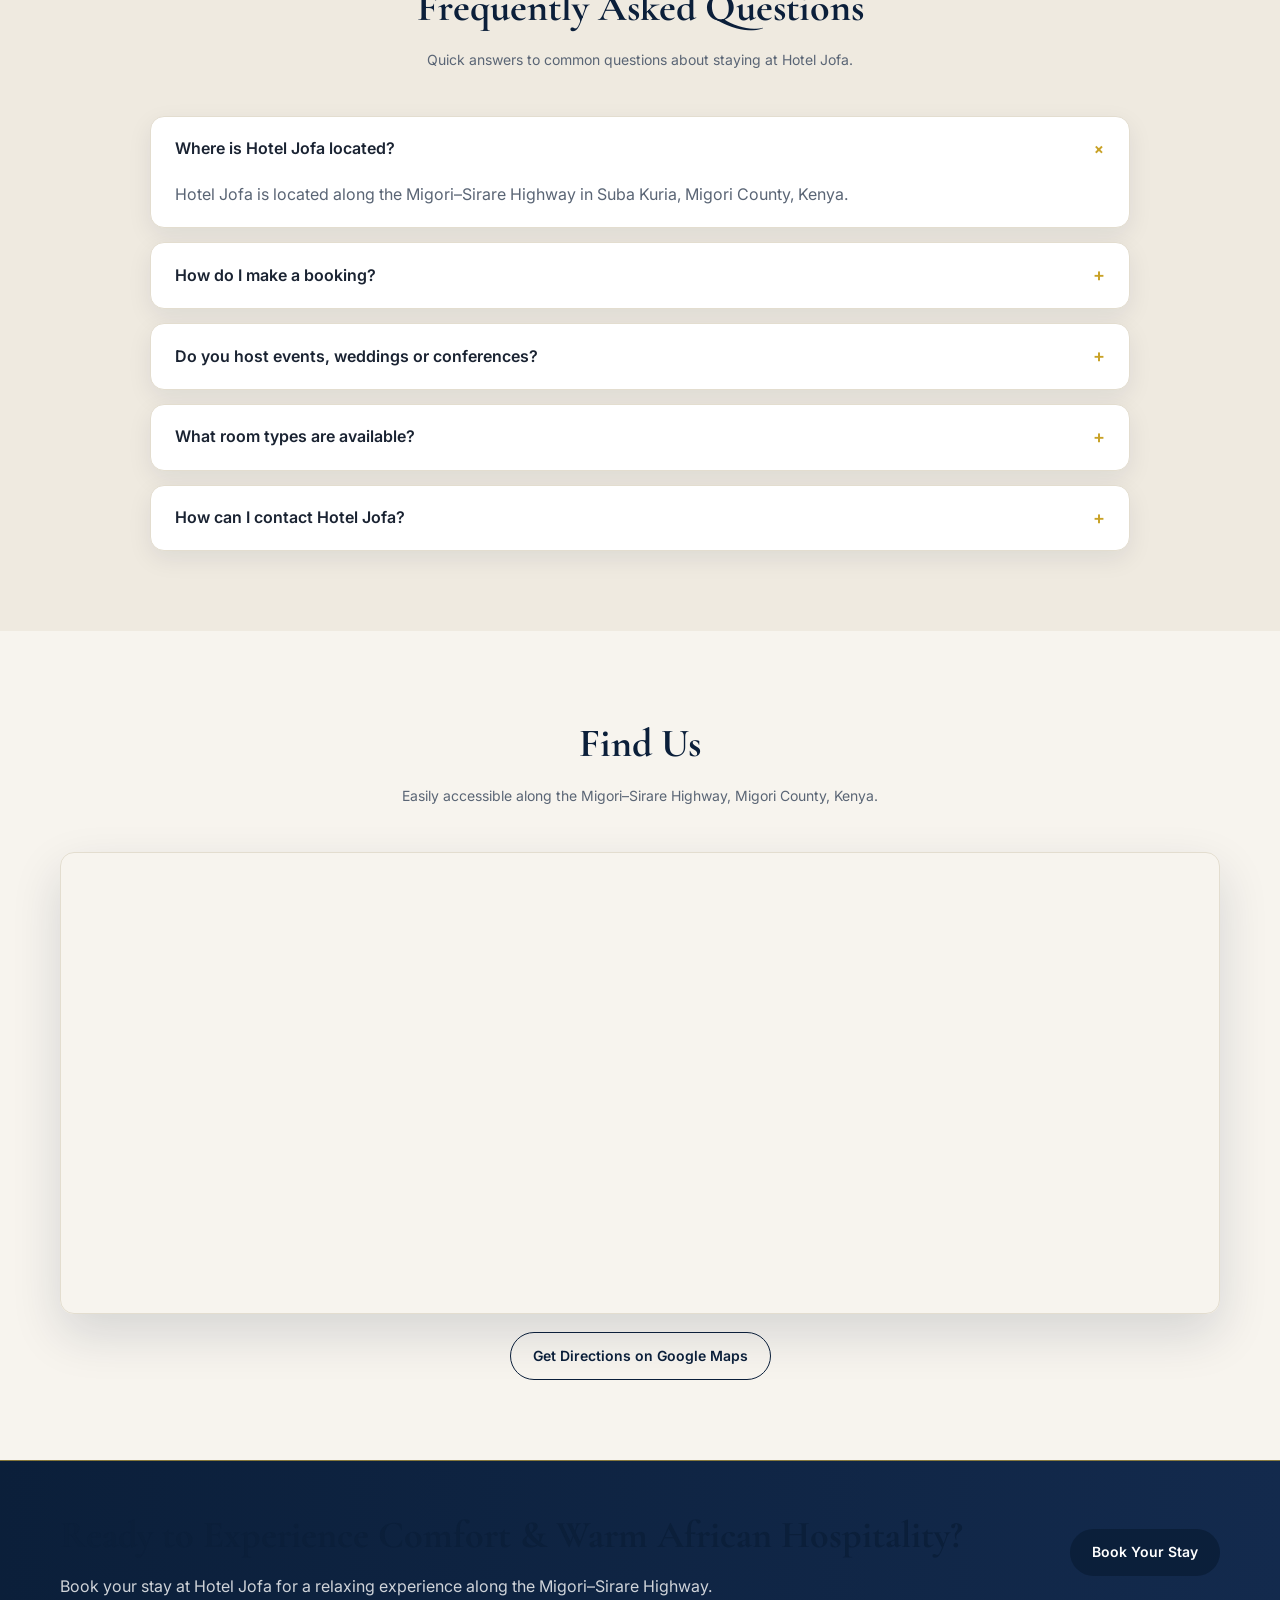
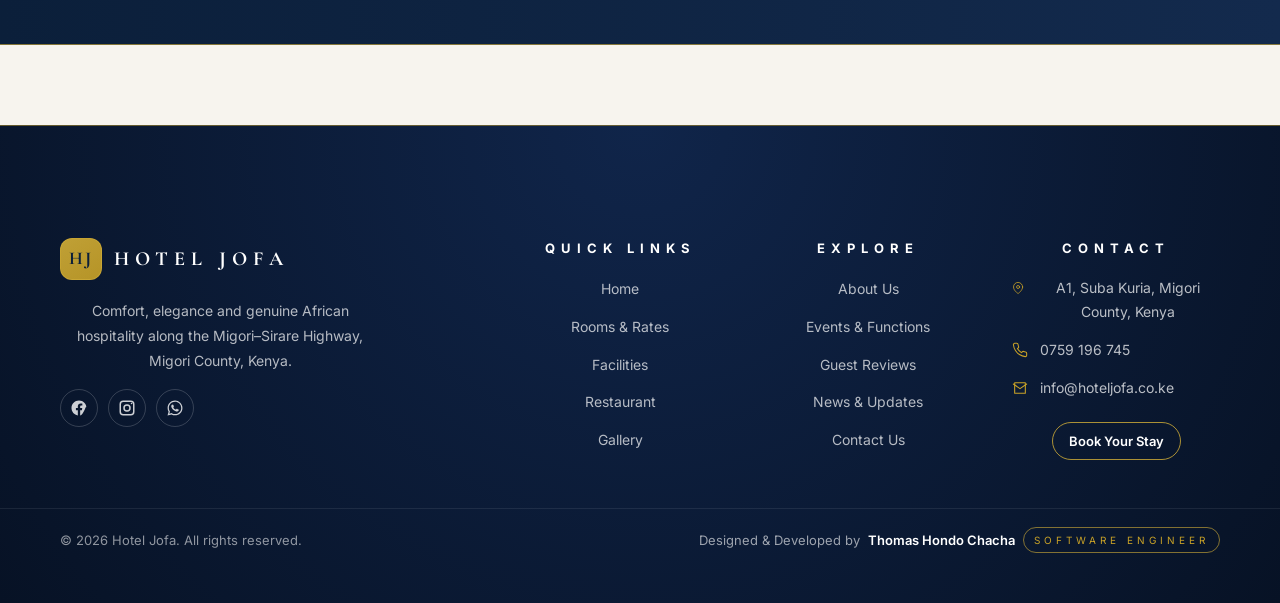
==== commit c0227e07: "Fix social media links and dead placeholder hrefs" ====
--- a/index.html
+++ b/index.html
@@ -280,13 +280,13 @@
         <h2 data-i18n="contact.title">Contact Us</h2>
         <div class="contact-card">
           <p><strong>Hotel Jofa</strong><br /><span id="ciAddress"></span></p>
-          <p>📞 <a id="ciPhone" href="#"></a></p>
-          <p>✉️ <a id="ciEmail" href="#"></a></p>
+          <p>📞 <a id="ciPhone" href="tel:0759196745"></a></p>
+          <p>✉️ <a id="ciEmail" href="mailto:info@hoteljofa.co.ke"></a></p>
           <p>🌐 <span id="ciWebsite"></span></p>
           <div class="socials">
-            <a id="ciFb" target="_blank" rel="noopener" aria-label="Facebook">Facebook</a>
-            <a id="ciIg" target="_blank" rel="noopener" aria-label="Instagram">Instagram</a>
-            <a id="ciWa" target="_blank" rel="noopener" aria-label="WhatsApp">WhatsApp</a>
+            <a id="ciFb" href="https://www.facebook.com/hoteljofa" target="_blank" rel="noopener" aria-label="Facebook">Facebook</a>
+            <a id="ciIg" href="https://www.instagram.com/hoteljofa" target="_blank" rel="noopener" aria-label="Instagram">Instagram</a>
+            <a id="ciWa" href="https://wa.me/254759196745" target="_blank" rel="noopener" aria-label="WhatsApp">WhatsApp</a>
           </div>
           <a class="btn btn-outline" id="ciMap" target="_blank" rel="noopener" data-i18n="contact.map">Google Maps Search</a>
         </div>
@@ -383,13 +383,13 @@
         </a>
         <p class="footer-desc">Comfort, elegance and genuine African hospitality along the Migori–Sirare Highway, Migori County, Kenya.</p>
         <div class="footer-socials">
-          <a id="ciFb" href="#" target="_blank" rel="noopener" aria-label="Facebook">
+          <a href="https://www.facebook.com/hoteljofa" target="_blank" rel="noopener" aria-label="Facebook — Hotel Jofa">
             <svg width="18" height="18" viewBox="0 0 24 24" fill="currentColor" aria-hidden="true"><path d="M22 12c0-5.523-4.477-10-10-10S2 6.477 2 12c0 4.991 3.657 9.128 8.438 9.878v-6.987h-2.54V12h2.54V9.797c0-2.506 1.492-3.89 3.777-3.89 1.094 0 2.238.195 2.238.195v2.46h-1.26c-1.243 0-1.63.771-1.63 1.562V12h2.773l-.443 2.891h-2.33v6.988C18.343 21.128 22 4.991 22 12z"/></svg>
           </a>
-          <a id="ciIg" href="#" target="_blank" rel="noopener" aria-label="Instagram">
+          <a href="https://www.instagram.com/hoteljofa" target="_blank" rel="noopener" aria-label="Instagram — Hotel Jofa">
             <svg width="18" height="18" viewBox="0 0 24 24" fill="currentColor" aria-hidden="true"><path d="M7 2h10a5 5 0 0 1 5 5v10a5 5 0 0 1-5 5H7a5 5 0 0 1-5-5V7a5 5 0 0 1 5-5zm0 2a3 3 0 0 0-3 3v10a3 3 0 0 0 3 3h10a3 3 0 0 0 3-3V7a3 3 0 0 0-3-3H7zm11 1a1 1 0 1 1 0 2 1 1 0 0 1 0-2zm-6 2a5 5 0 1 1 0 10 5 5 0 0 1 0-10zm0 2a3 3 0 1 0 0 6 3 3 0 0 0 0-6z"/></svg>
           </a>
-          <a id="ciWa" href="#" target="_blank" rel="noopener" aria-label="WhatsApp">
+          <a href="https://wa.me/254759196745" target="_blank" rel="noopener" aria-label="WhatsApp — Hotel Jofa">
             <svg width="18" height="18" viewBox="0 0 24 24" fill="currentColor" aria-hidden="true"><path d="M12.04 2c-5.46 0-9.91 4.45-9.91 9.91 0 1.75.46 3.45 1.32 4.95L2.05 22l5.25-1.38c1.45.79 3.08 1.21 4.74 1.21 5.46 0 9.91-4.45 9.91-9.91 0-2.65-1.03-5.14-2.9-7.01A9.816 9.816 0 0 0 12.04 2m.01 1.67c2.2 0 4.26.86 5.82 2.42a8.225 8.225 0 0 1 2.41 5.83c0 4.54-3.7 8.23-8.24 8.23-1.48 0-2.93-.39-4.19-1.15l-.3-.17-3.12.82.83-3.04-.2-.32a8.188 8.188 0 0 1-1.26-4.38c.01-4.54 3.7-8.24 8.25-8.24M8.53 7.33c-.16 0-.43.06-.66.31-.22.25-.87.86-.87 2.07 0 1.22.89 2.39 1 2.56.14.17 1.76 2.67 4.25 3.73.59.27 1.05.42 1.41.53.59.19 1.13.16 1.56.1.48-.07 1.46-.6 1.67-1.18.21-.58.21-1.07.14-1.18s-.22-.16-.47-.28-.46-.28-1.07-.49c-.36-.17-.87-.35-1.02-.39-.16-.04-.34-.06-.49.06-.14.12-.58.73-.73.87-.12.14-.27.16-.5.05-.22-.11-.94-.35-1.79-1.11-.66-.59-1.1-1.32-1.24-1.55-.13-.23-.01-.36.1-.47.11-.11.25-.29.38-.44.13-.14.17-.25.25-.42.08-.17.04-.31-.02-.43s-.45-1.12-.63-1.52c-.17-.4-.34-.34-.49-.35-.13-.01-.28-.01-.43-.01z"/></svg>
           </a>
         </div>
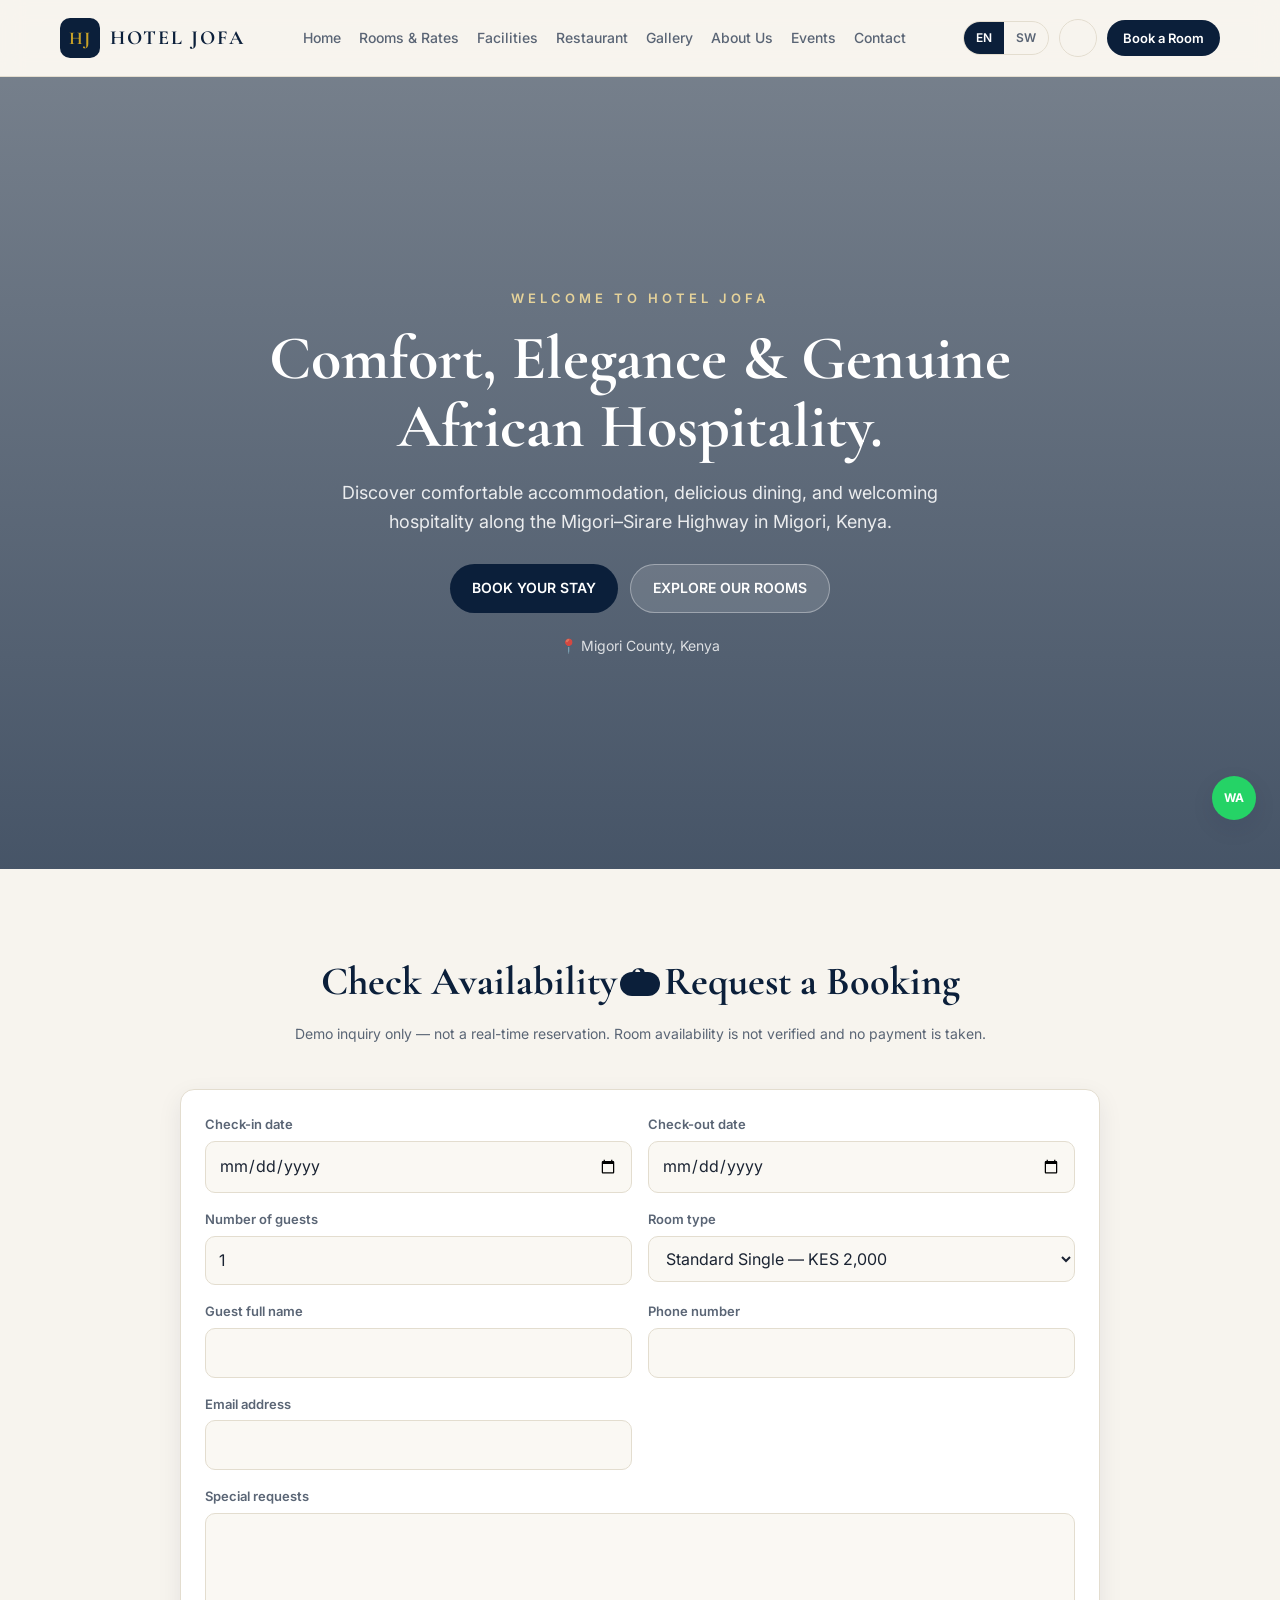
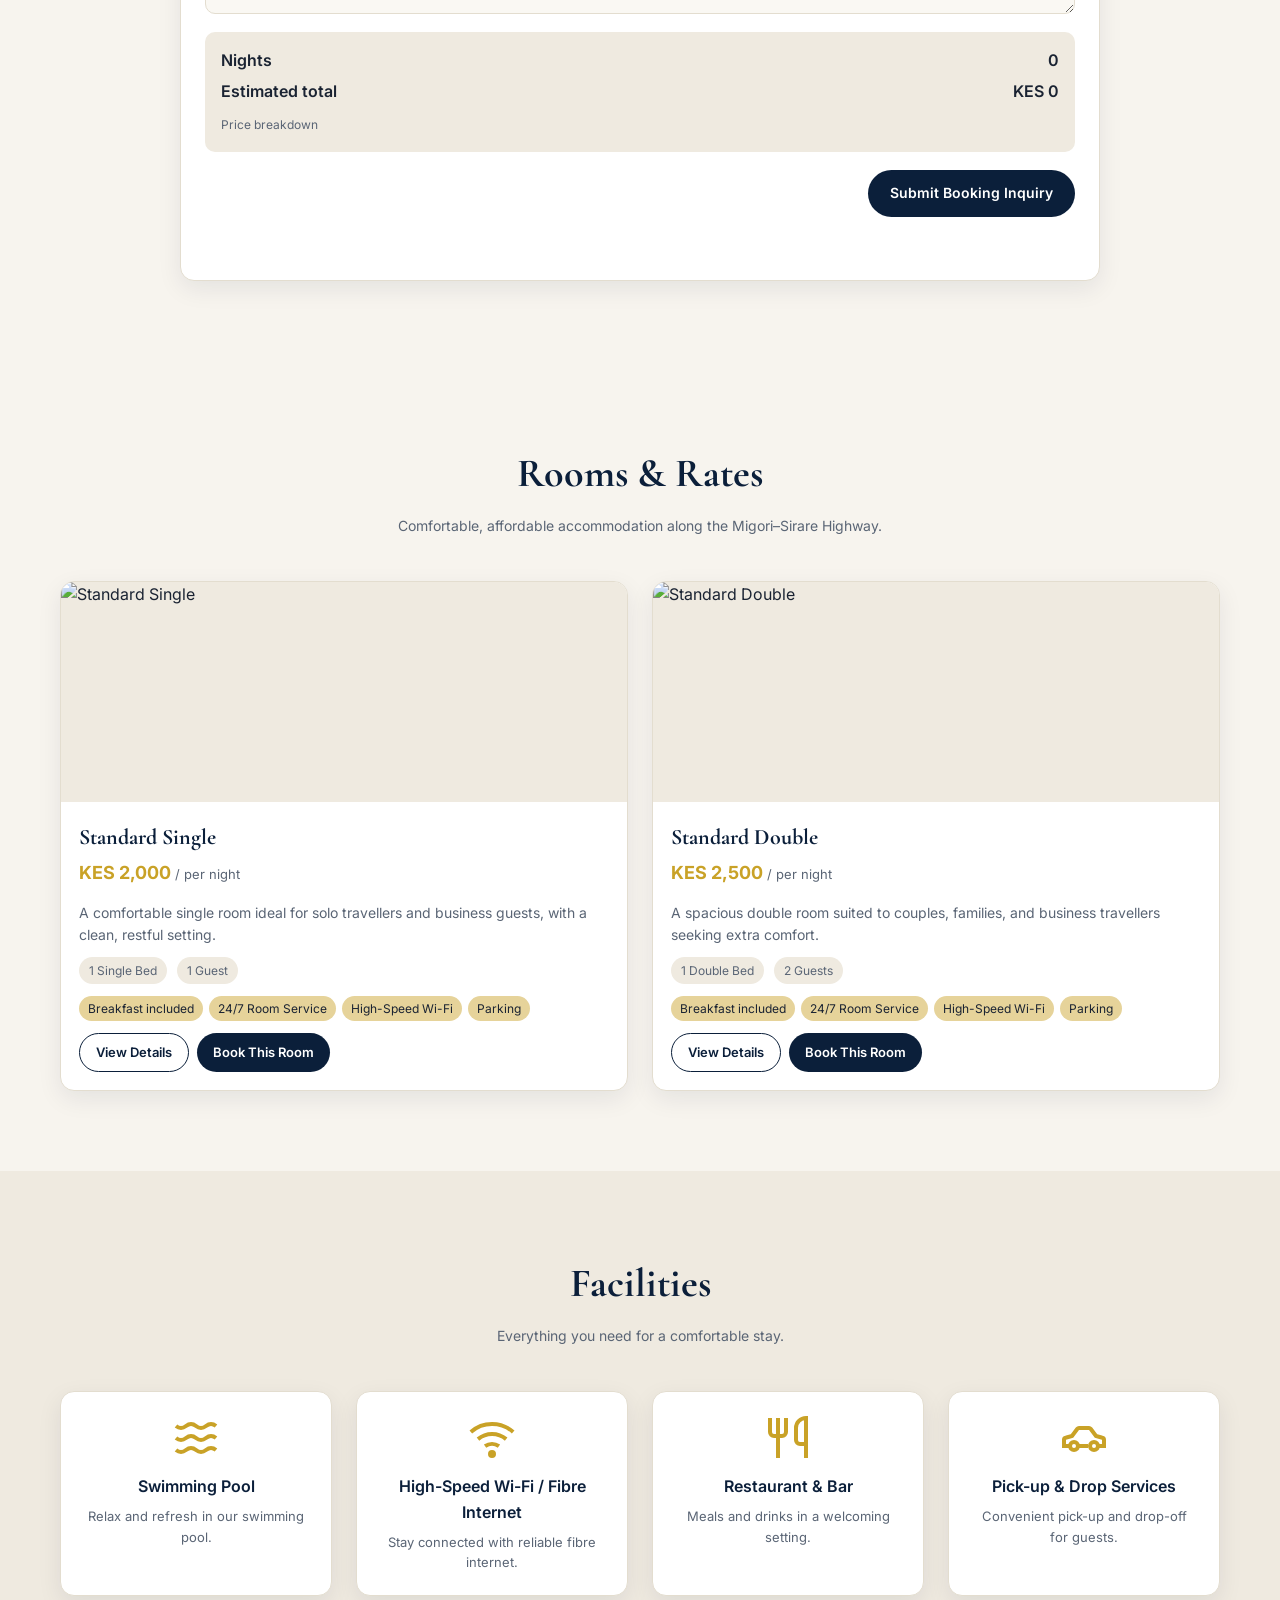
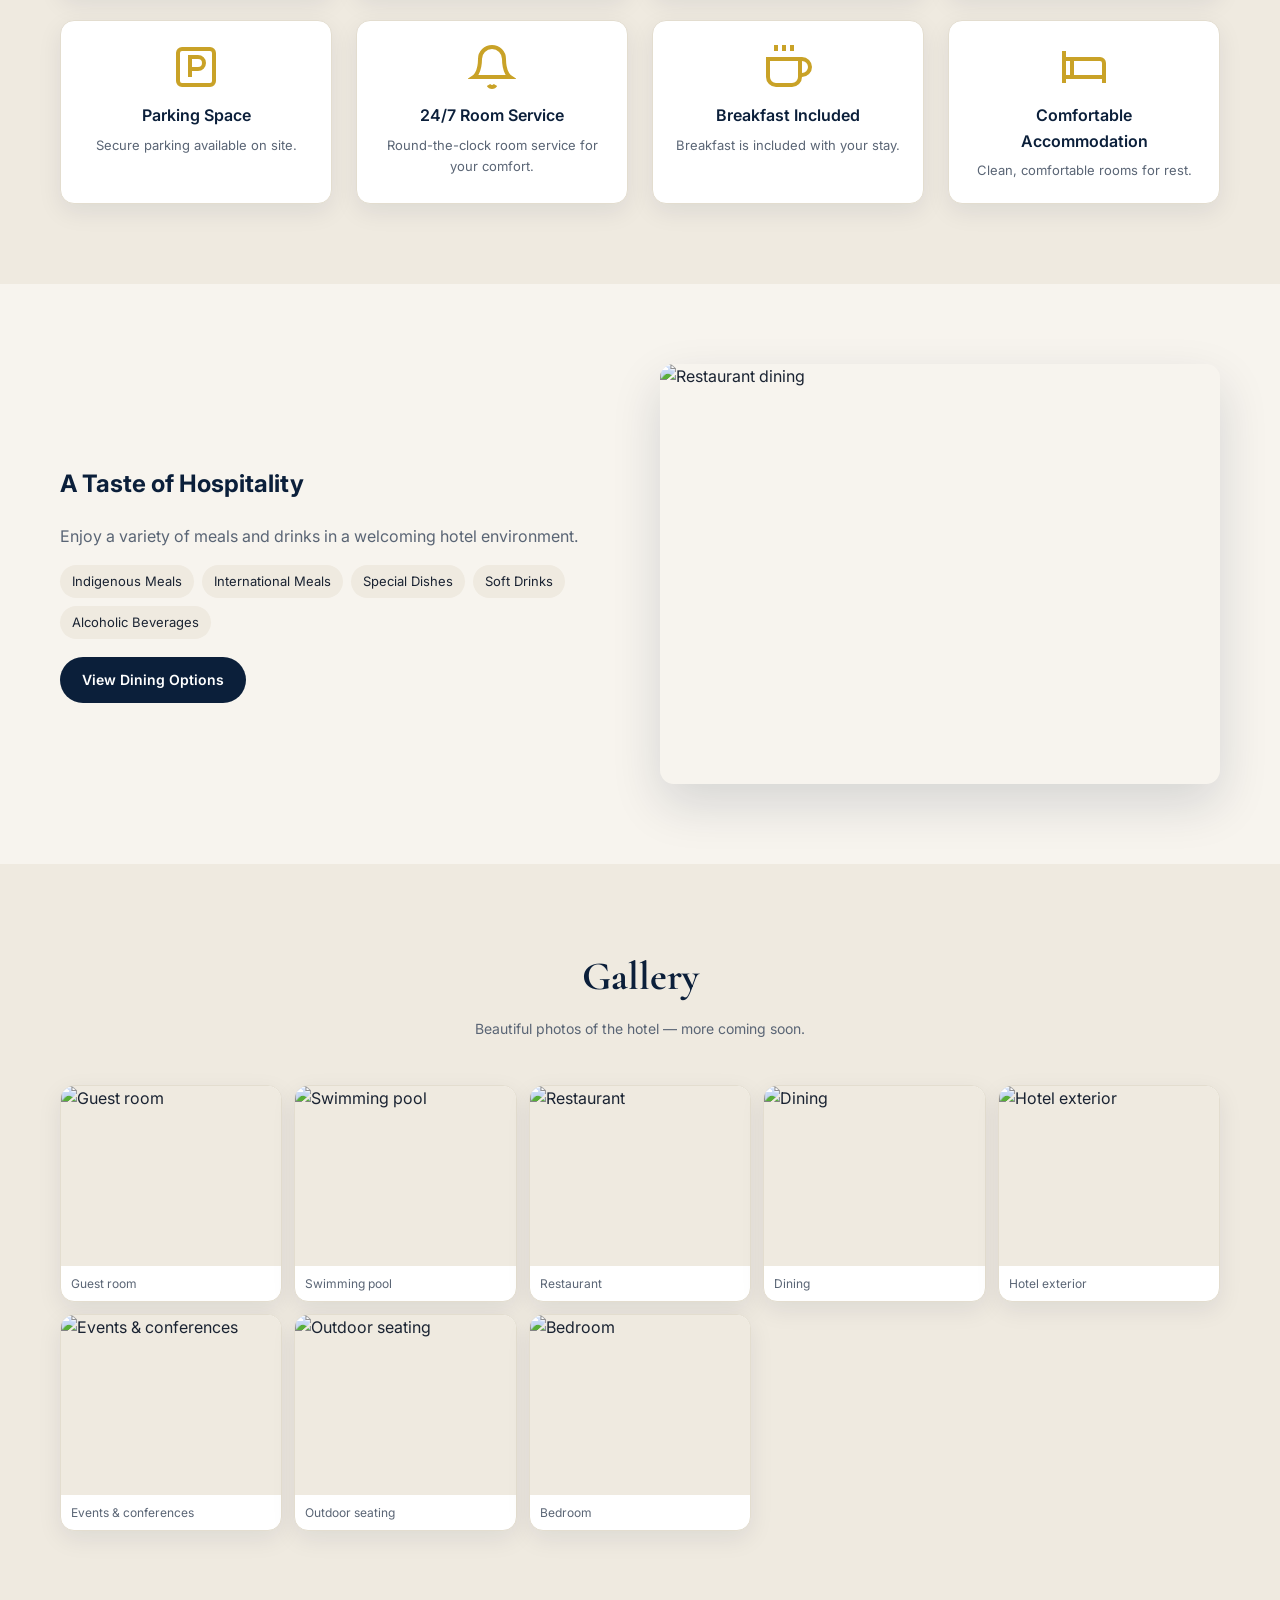
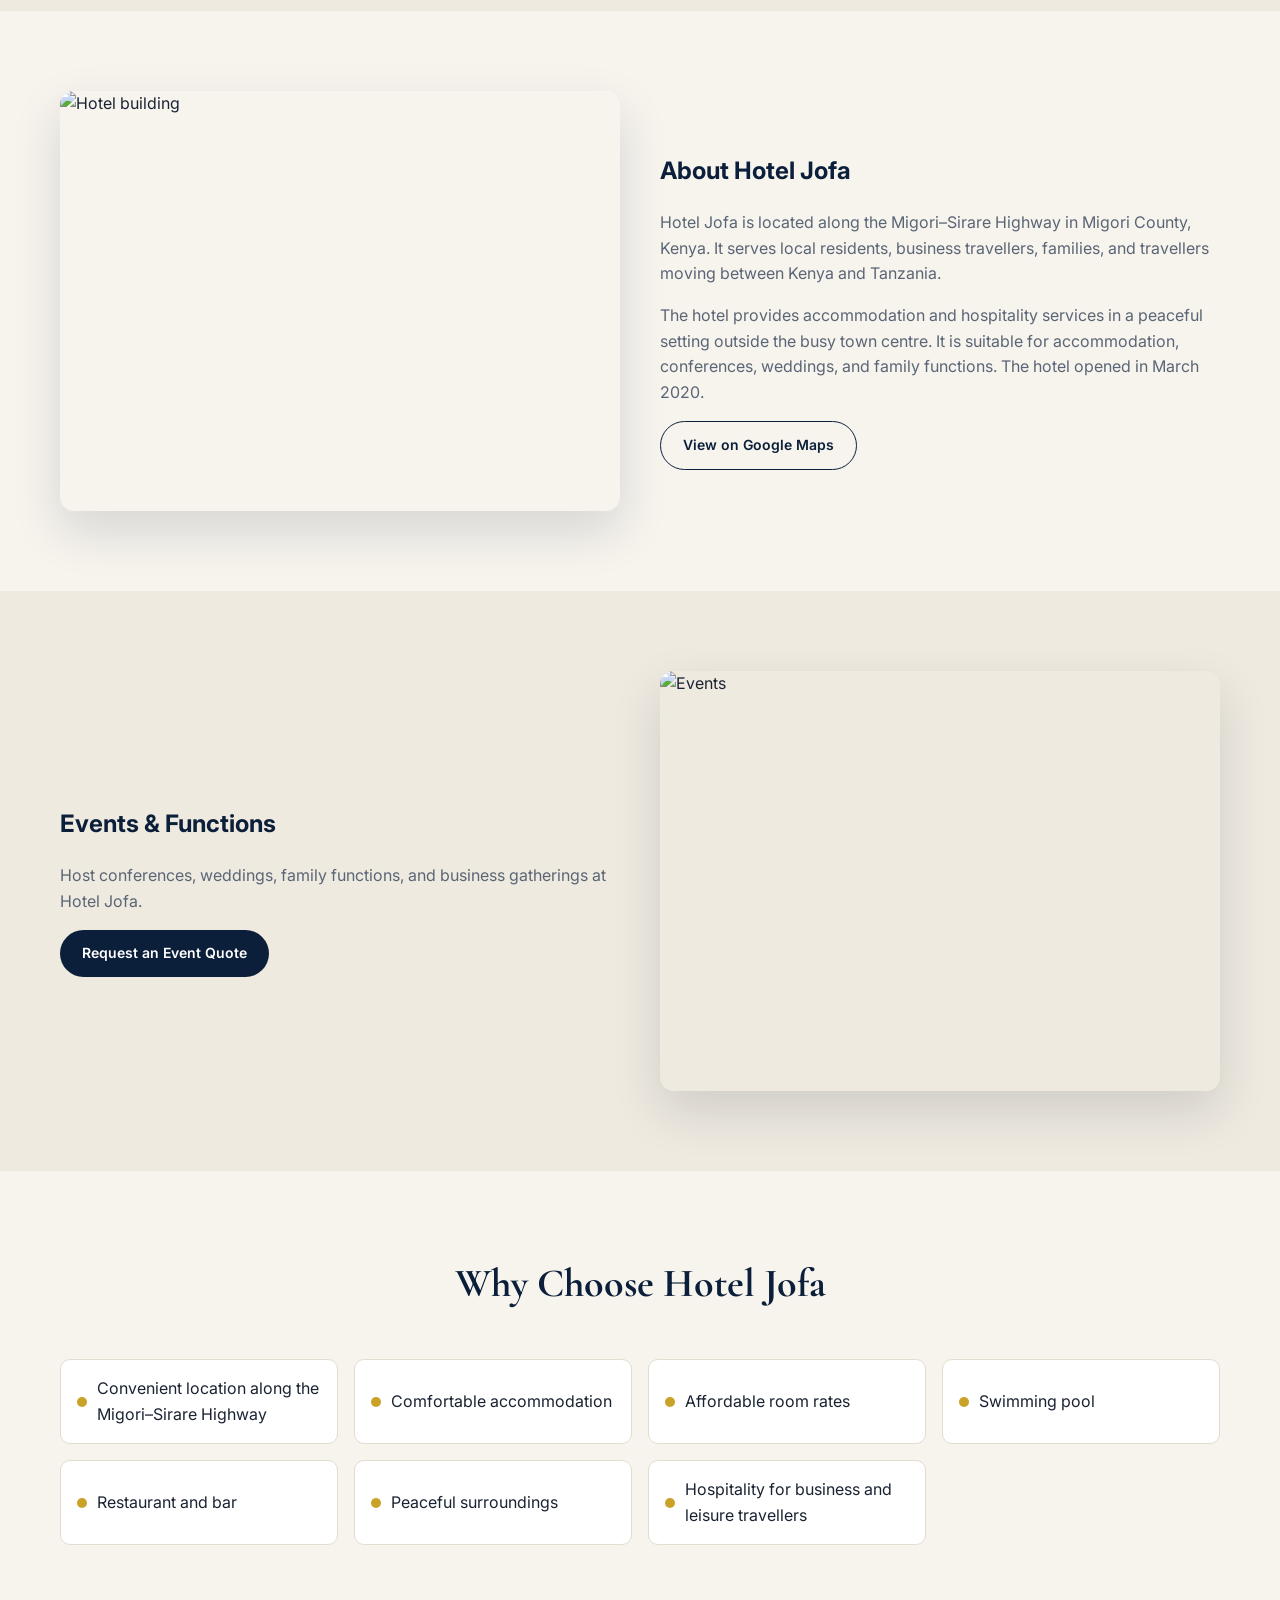
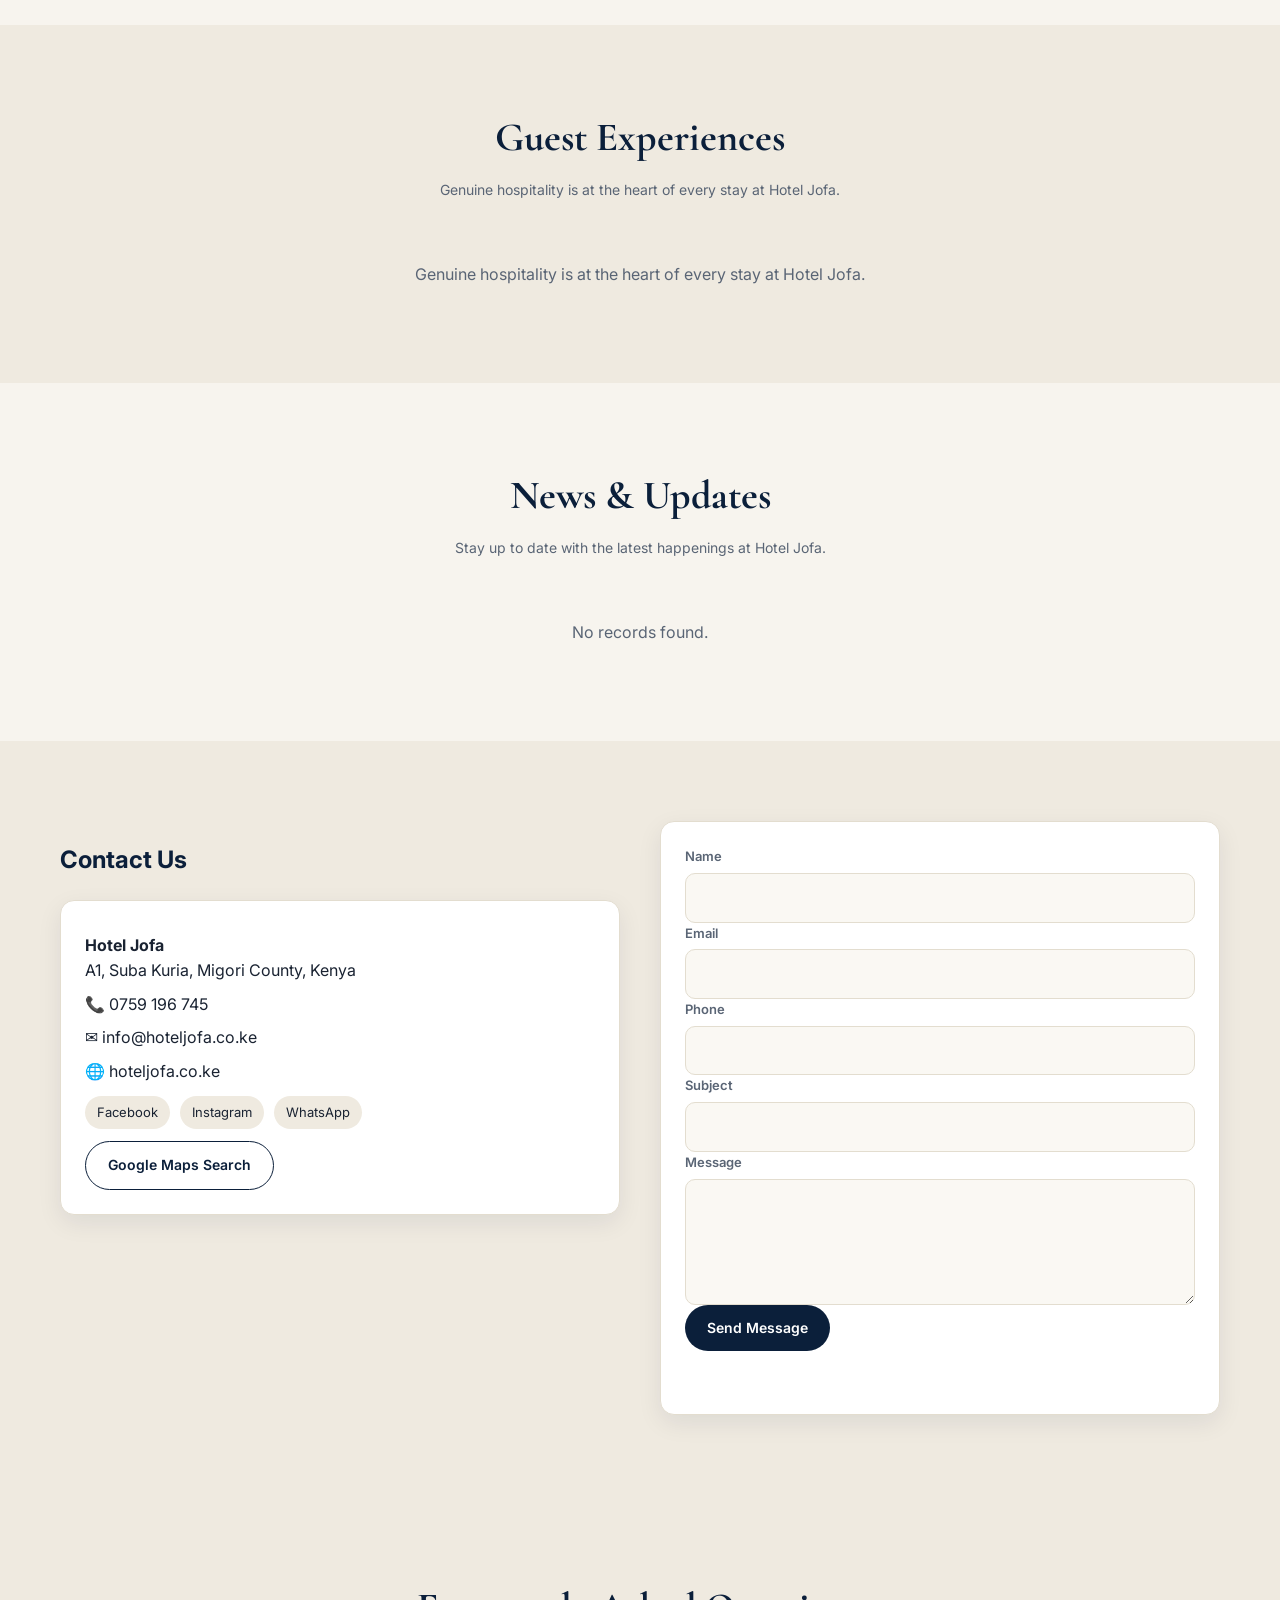
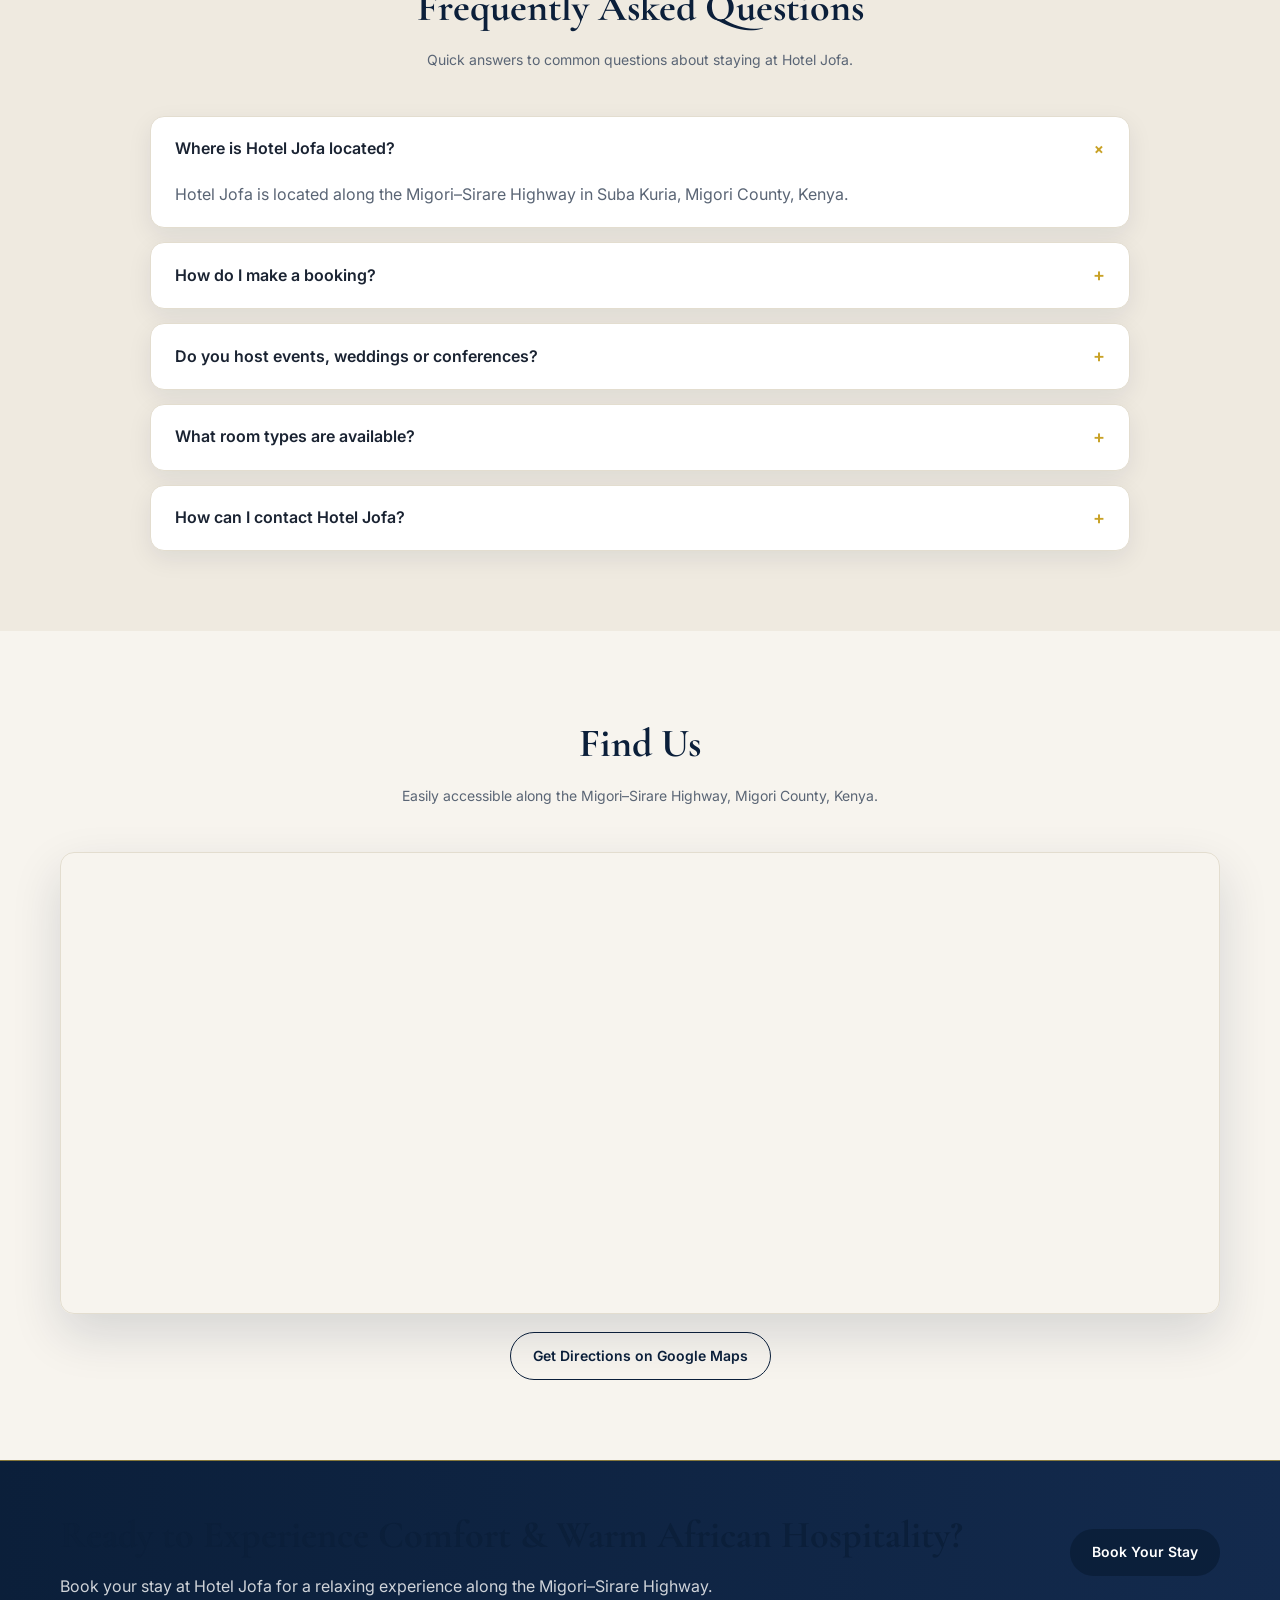
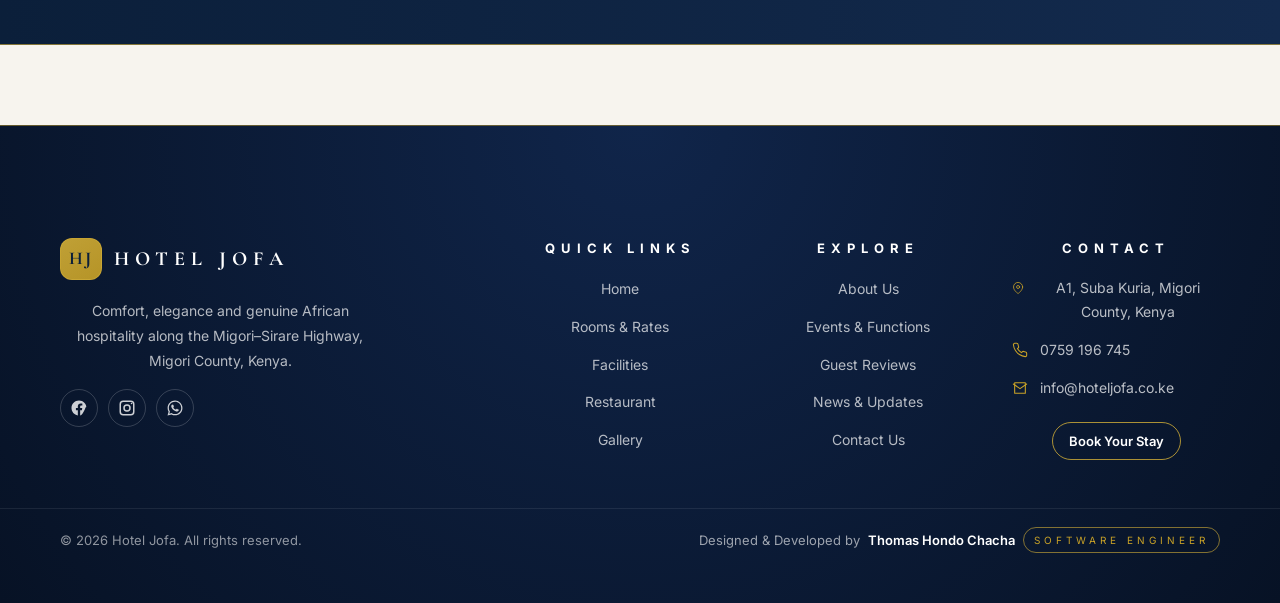
==== commit e36fde9a: "Remove all 'illustrative' / 'mfano' labels from gallery images and notes" ====
--- a/index.html
+++ b/index.html
@@ -196,7 +196,7 @@
         <button type="button" class="btn btn-primary" id="viewMenuBtn" data-i18n="rest.view">View Dining Options</button>
       </div>
       <div class="col-img">
-        <img src="https://images.unsplash.com/photo-1414235077428-338989a2e8c0?auto=format&fit=crop&w=1200&q=80" alt="Restaurant dining (illustrative)" loading="lazy" />
+        <img src="https://images.unsplash.com/photo-1414235077428-338989a2e8c0?auto=format&fit=crop&w=1200&q=80" alt="Restaurant dining" loading="lazy" />
       </div>
     </div>
   </section>
@@ -206,7 +206,7 @@
     <div class="container">
       <div class="section-head">
         <h2 data-i18n="gallery.title">Gallery</h2>
-        <p class="section-sub" data-i18n="gallery.note">Images are illustrative stock photography until the hotel supplies its own photos.</p>
+        <p class="section-sub" data-i18n="gallery.note">Beautiful photos of the hotel — more coming soon.</p>
       </div>
       <div class="gallery-grid" id="galleryGrid"></div>
     </div>
@@ -216,7 +216,7 @@
   <section class="section" id="about">
     <div class="container two-col">
       <div class="col-img">
-        <img src="https://images.unsplash.com/photo-1566073771259-6a8506099945?auto=format&fit=crop&w=1200&q=80" alt="Hotel building (illustrative)" loading="lazy" />
+        <img src="https://images.unsplash.com/photo-1566073771259-6a8506099945?auto=format&fit=crop&w=1200&q=80" alt="Hotel building" loading="lazy" />
       </div>
       <div class="col-text">
         <h2 data-i18n="about.title">About Hotel Jofa</h2>
@@ -236,7 +236,7 @@
         <button type="button" class="btn btn-primary" id="eventQuoteBtn" data-i18n="events.quote">Request an Event Quote</button>
       </div>
       <div class="col-img">
-        <img src="https://images.unsplash.com/photo-1511795409834-ef04bbd61622?auto=format&fit=crop&w=1200&q=80" alt="Events (illustrative)" loading="lazy" />
+        <img src="https://images.unsplash.com/photo-1511795409834-ef04bbd61622?auto=format&fit=crop&w=1200&q=80" alt="Events" loading="lazy" />
       </div>
     </div>
   </section>
